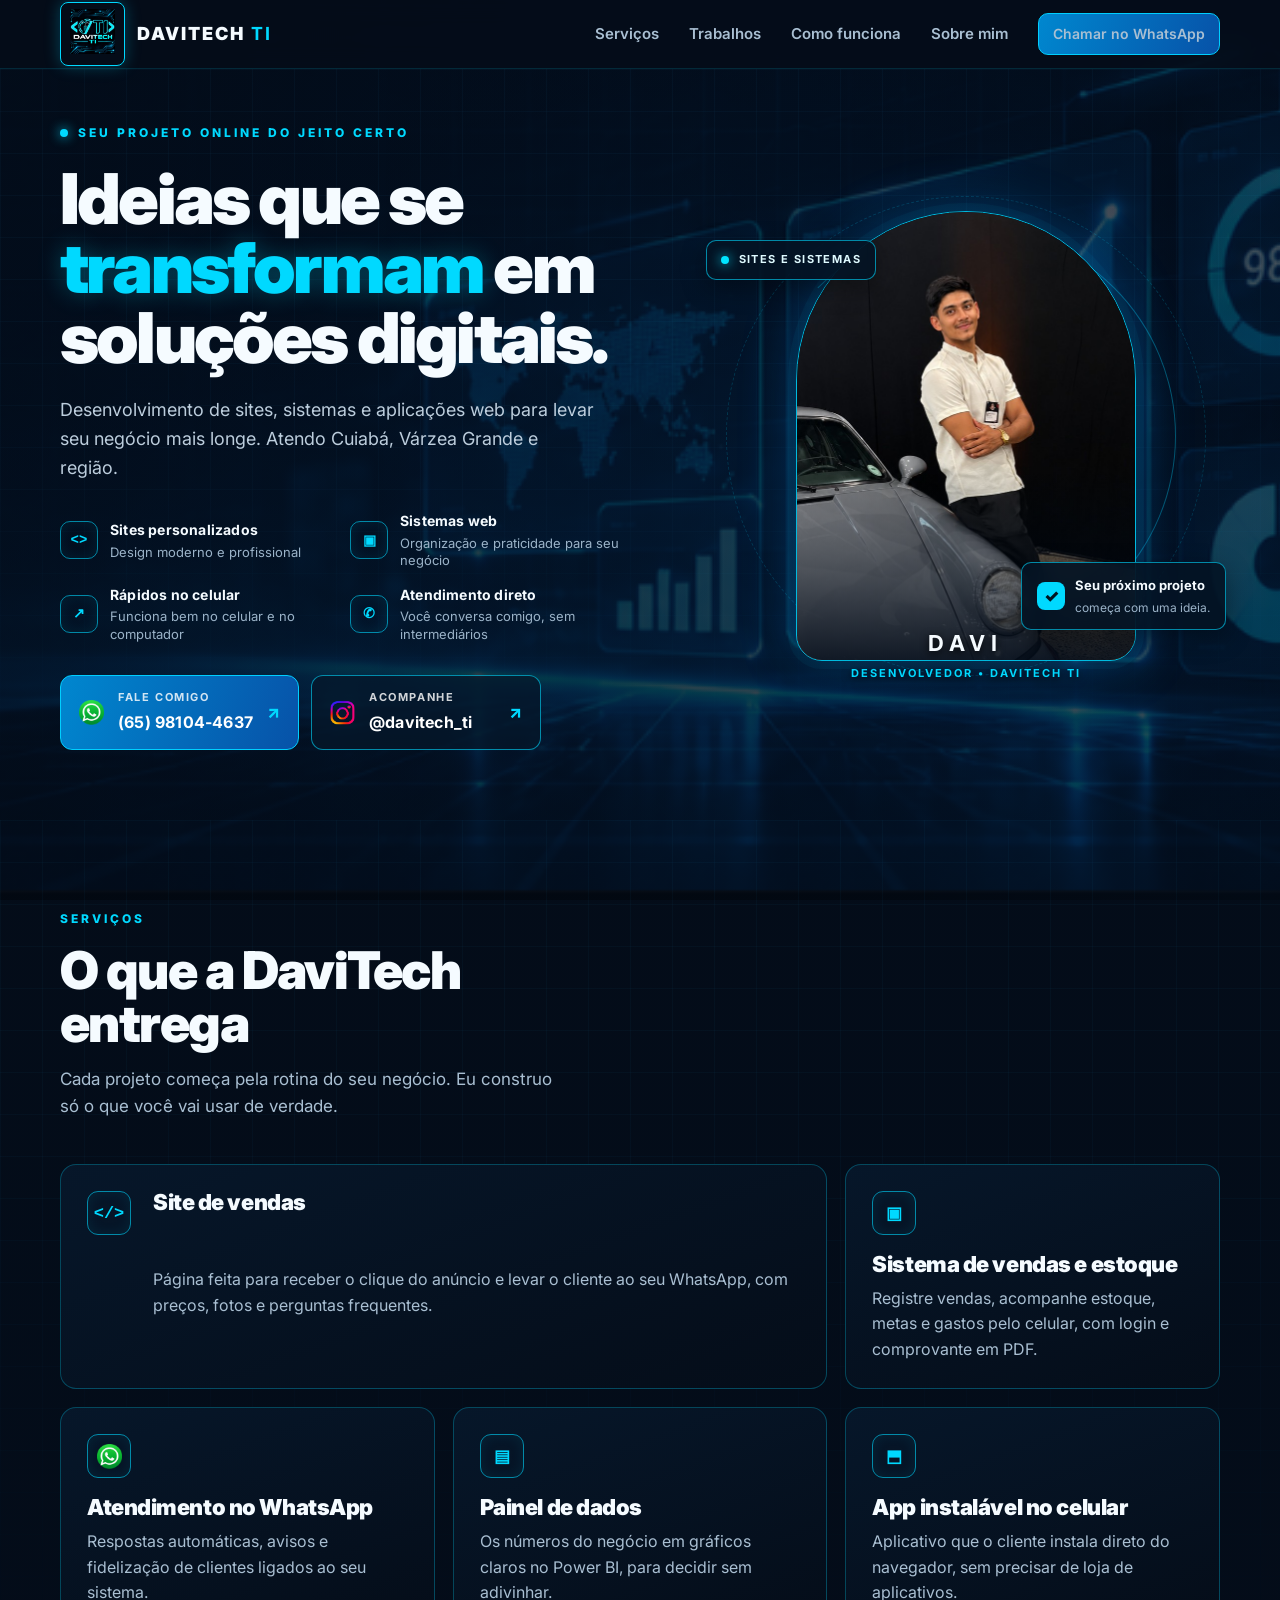
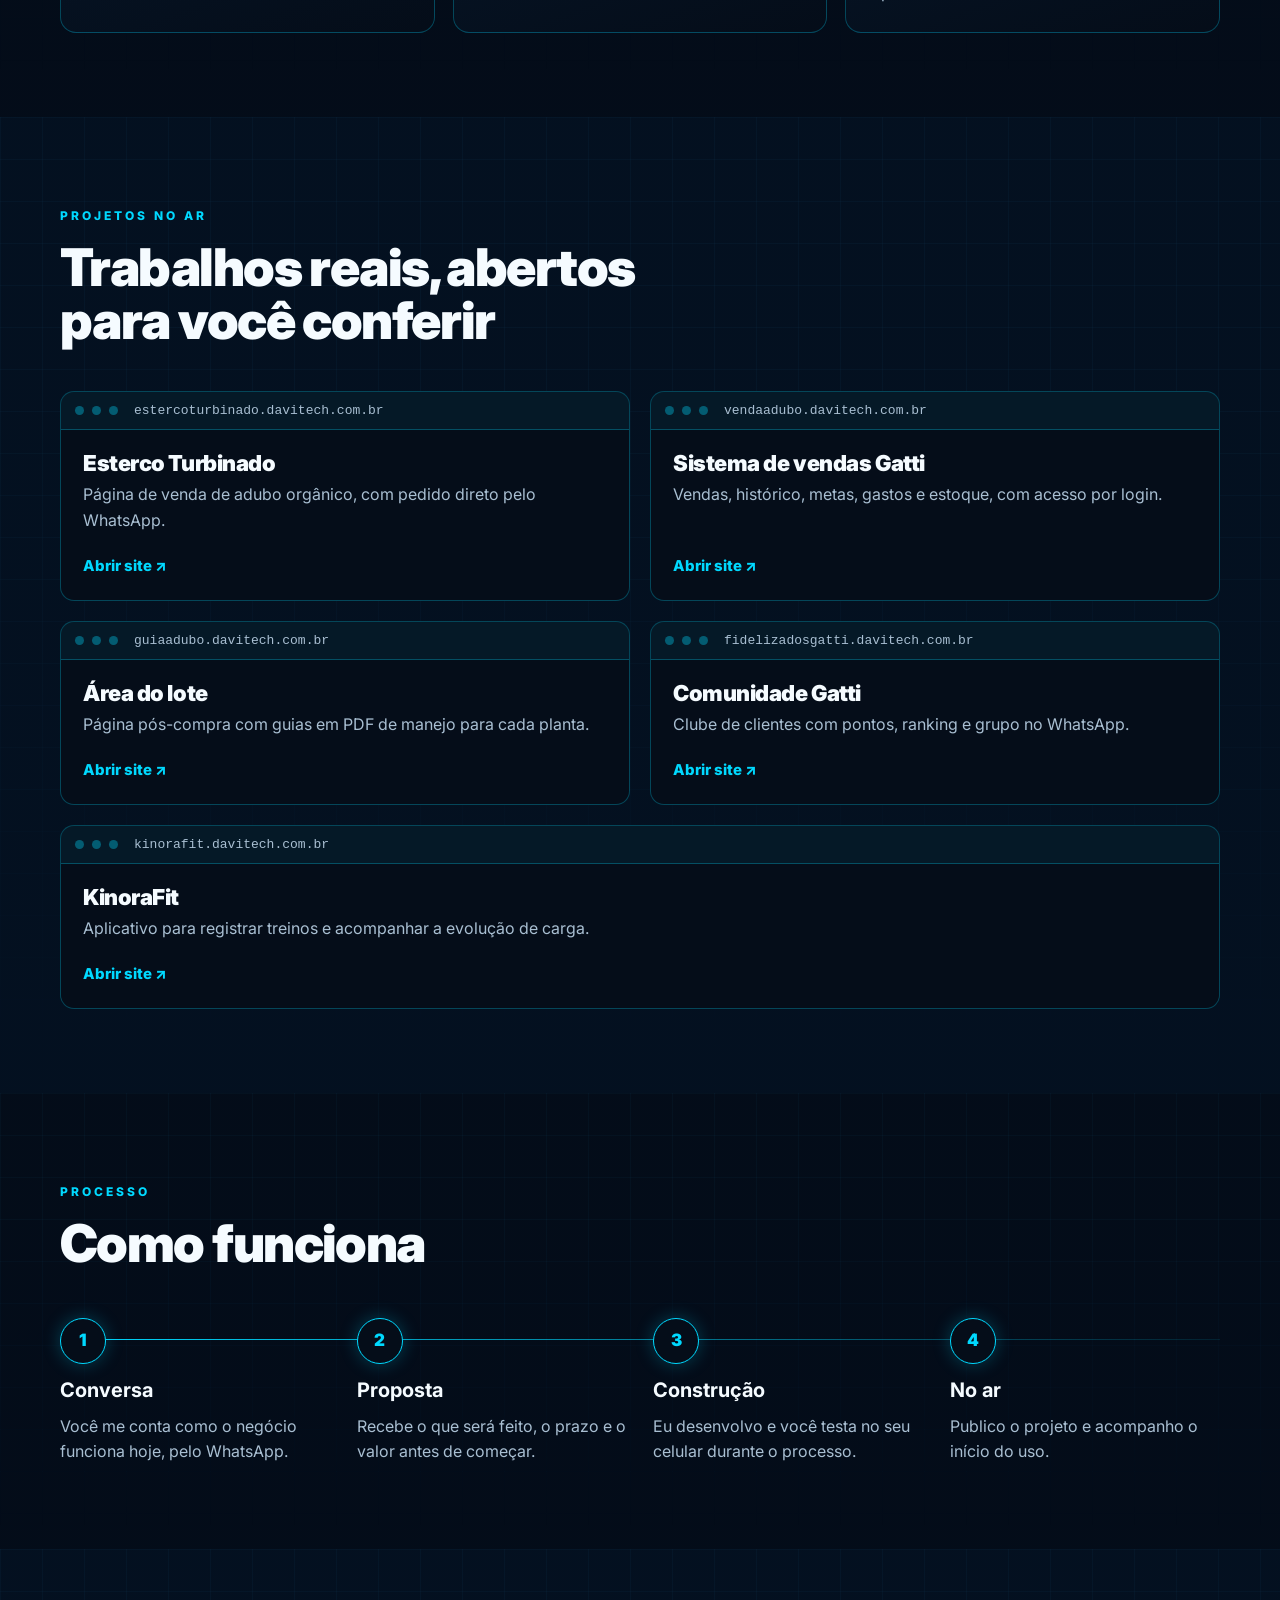
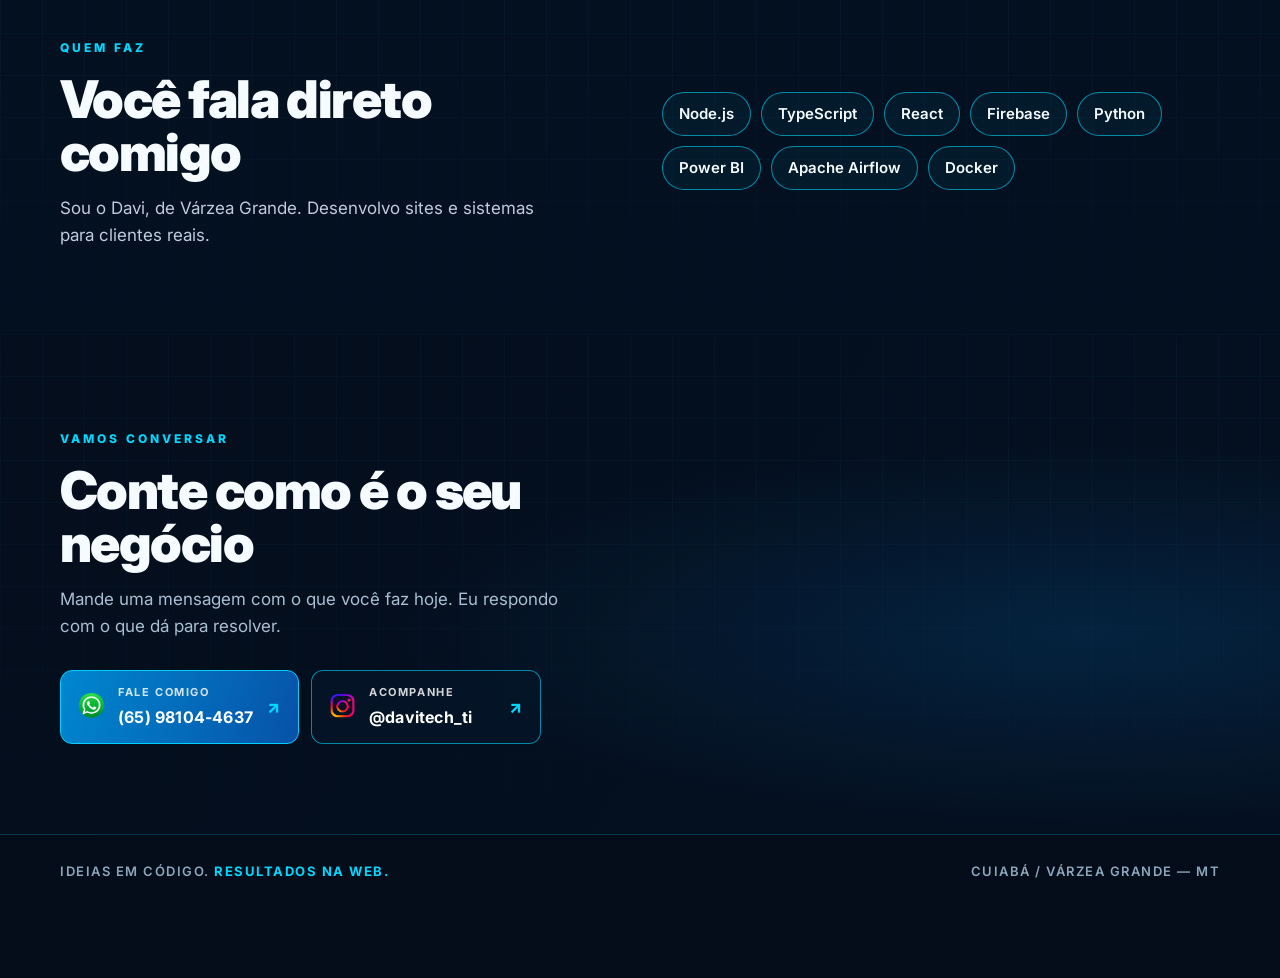
==== index.html @ a02005b9 "Update print statement from 'Hello' to 'Goodbye'" ====
<!DOCTYPE html>
<html lang="pt-BR">

<head>
  <meta charset="utf-8">
  <meta name="viewport" content="width=device-width, initial-scale=1">
  <title>DaviTech TI | Sites e sistemas web em Cuiabá e Várzea Grande</title>
  <meta name="description"
    content="Desenvolvimento de sites, sistemas e aplicações web para pequenos negócios de Cuiabá, Várzea Grande e região. Fale direto com o Davi pelo WhatsApp.">
  <meta name="theme-color" content="#061323">
  <link rel="canonical" href="https://davitech.com.br/">
  <meta property="og:type" content="website">
  <meta property="og:locale" content="pt_BR">
  <meta property="og:title" content="DaviTech TI | Ideias que se transformam em soluções digitais">
  <meta property="og:description" content="Sites, sistemas e aplicações web para levar seu negócio mais longe.">
  <meta property="og:url" content="https://davitech.com.br/">
  <link rel="icon" href="img/logo.jpeg">

  <link rel="preconnect" href="https://fonts.googleapis.com">
  <link rel="preconnect" href="https://fonts.gstatic.com" crossorigin>
  <link href="https://fonts.googleapis.com/css2?family=Inter:wght@400;500;600;700;800;900&display=swap"
    rel="stylesheet">

  <!--
  ANÚNCIOS: quando criar o Pixel da Meta e o Google Analytics, cole os códigos aqui.
  Lembre de avisar os visitantes (LGPD) numa página de privacidade.
-->

  <style>
    :root {
      --bg: #050d19;
      --bg2: #07182c;
      --azul: #168bff;
      --ciano: #00d9ff;
      --branco: #f5fbff;
      --suave: #a9bfd2;
      --borda: rgba(0, 217, 255, .28);
      --borda-forte: rgba(0, 217, 255, .6);
      --fonte: Inter, system-ui, -apple-system, "Segoe UI", Roboto, Arial, sans-serif;
    }

    * {
      box-sizing: border-box
    }

    html {
      scroll-behavior: smooth;
      scroll-padding-top: 76px
    }

    body {
      margin: 0;
      background: linear-gradient(rgba(3, 12, 25, .68), rgba(3, 12, 25, .76)), url("img/dashboard-tech.png") center center / cover fixed no-repeat;
      background-color: var(--bg);
      color: var(--branco);
      font-family: var(--fonte);
      font-size: 17px;
      line-height: 1.6;
      -webkit-font-smoothing: antialiased;
      overflow-x: hidden
    }

    a {
      color: inherit
    }

    p {
      margin: 0
    }

    h1,
    h2,
    h3 {
      margin: 0;
      font-weight: 900;
      letter-spacing: -.03em;
      line-height: 1.02
    }

    :focus-visible {
      outline: 3px solid var(--ciano);
      outline-offset: 3px;
      border-radius: 6px
    }

    .wrap {
      width: min(1160px, 100% - 44px);
      margin-inline: auto
    }

    /* ---------- fundo em grade ---------- */
    .grade {
      position: relative;
      isolation: isolate
    }

    .grade::before {
      content: "";
      position: absolute;
      inset: 0;
      z-index: -1;
      opacity: .17;
      pointer-events: none;
      background-image: linear-gradient(rgba(45, 151, 210, .28) 1px, transparent 1px), linear-gradient(90deg, rgba(45, 151, 210, .28) 1px, transparent 1px);
      background-size: 42px 42px;
      mask-image: linear-gradient(180deg, #000 30%, transparent 100%);
    }

    /* ---------- topo ---------- */
    .topo {
      position: sticky;
      top: 0;
      z-index: 30;
      background: rgba(5, 13, 25, .82);
      backdrop-filter: blur(12px);
      border-bottom: 1px solid rgba(0, 217, 255, .14)
    }

    .topo .wrap {
      display: flex;
      align-items: center;
      justify-content: space-between;
      gap: 20px;
      height: 68px
    }

    .marca {
      display: flex;
      align-items: center;
      gap: 12px;
      text-decoration: none;
      font-weight: 900;
      letter-spacing: 2px;
      font-size: 18px;
      white-space: nowrap
    }

    .marca b {
      color: var(--ciano)
    }

    .marca-sinal {
      color: var(--ciano);
      border: 1px solid var(--ciano);
      padding: 6px 9px;
      border-radius: 8px;
      font: 700 15px ui-monospace, Menlo, Consolas, monospace;
      box-shadow: 0 0 16px rgba(0, 217, 255, .28);
      letter-spacing: 0
    }

    .menu {
      display: flex;
      align-items: center;
      gap: 30px
    }

    .menu a {
      text-decoration: none;
      font-size: 15px;
      font-weight: 600;
      color: var(--suave)
    }

    .menu a:hover {
      color: var(--ciano)
    }

    /* ---------- botões ---------- */
    .btn {
      display: inline-flex;
      align-items: center;
      gap: 14px;
      padding: 13px 18px;
      border-radius: 12px;
      text-decoration: none;
      color: #fff;
      font-weight: 700;
      transition: transform .25s, box-shadow .25s
    }

    .btn:hover {
      transform: translateY(-3px);
      box-shadow: 0 10px 30px rgba(0, 190, 255, .24)
    }

    .btn small {
      display: block;
      font-size: 11px;
      letter-spacing: 1.6px;
      font-weight: 700;
      opacity: .82;
      margin-bottom: 3px
    }

    .btn strong {
      display: block;
      font-size: 16px;
      letter-spacing: .2px
    }

    .btn .ic {
      font-size: 24px;
      line-height: 1
    }

    .btn .seta {
      margin-left: auto;
      color: var(--ciano);
      font-weight: 800
    }

    .btn.principal {
      background: linear-gradient(110deg, #0087cf, #0752a8);
      border: 1px solid #00cfff
    }

    .btn.principal .ic {
      color: #fff
    }

    .btn.secundario {
      background: rgba(6, 23, 42, .75);
      border: 1px solid var(--borda-forte)
    }

    .btn.secundario .ic {
      color: var(--ciano)
    }

    .btn.mini {
      padding: 9px 14px;
      font-size: 14px;
      border-radius: 10px;
      gap: 8px
    }

    /* ---------- hero ---------- */
    .hero {
      padding: 54px 0 70px;
      position: relative;
      overflow: hidden;
      background: linear-gradient(90deg, rgba(3, 12, 25, .48) 0%, rgba(3, 12, 25, .28) 55%, rgba(3, 12, 25, .12) 100%)
    }

    .hero-grid {
      display: grid;
      grid-template-columns: 1.1fr .9fr;
      gap: 30px;
      align-items: center
    }

    .eyebrow {
      color: var(--ciano);
      font-size: 12px;
      font-weight: 800;
      letter-spacing: 3px;
      margin-bottom: 22px;
      animation: sobe .8s both
    }

    .eyebrow i {
      display: inline-block;
      width: 8px;
      height: 8px;
      border-radius: 50%;
      background: var(--ciano);
      box-shadow: 0 0 12px var(--ciano);
      margin-right: 10px
    }

    .hero h1 {
      font-size: clamp(40px, 5.6vw, 70px);
      letter-spacing: -.04em;
      line-height: .99;
      animation: sobe .9s .1s both
    }

    .hero h1 em {
      font-style: normal;
      color: var(--ciano);
      text-shadow: 0 0 24px rgba(0, 217, 255, .3)
    }

    .hero .intro {
      max-width: 30em;
      color: #bccddc;
      margin: 24px 0 28px;
      font-size: 18px;
      animation: sobe .9s .2s both
    }

    .pontos {
      list-style: none;
      margin: 0;
      padding: 0;
      display: grid;
      grid-template-columns: 1fr 1fr;
      gap: 14px 20px;
      max-width: 560px;
      animation: sobe .9s .3s both
    }

    .pontos li {
      display: flex;
      align-items: center;
      gap: 12px
    }

    .pontos .ico {
      display: grid;
      place-items: center;
      flex: 0 0 38px;
      height: 38px;
      border: 1px solid var(--borda-forte);
      color: var(--ciano);
      border-radius: 10px;
      font: 700 14px ui-monospace, Menlo, Consolas, monospace;
      box-shadow: inset 0 0 14px rgba(0, 217, 255, .08)
    }

    .pontos b {
      display: block;
      font-size: 14px;
      letter-spacing: .2px
    }

    .pontos span span {
      display: block;
      color: #9bb3c8;
      font-size: 13px;
      line-height: 1.35;
      margin-top: 2px
    }

    .acoes {
      display: flex;
      flex-wrap: wrap;
      gap: 12px;
      margin-top: 32px;
      animation: sobe .9s .4s both
    }

    .acoes .btn {
      min-width: 230px
    }

    /* retrato */
    .retrato {
      position: relative;
      height: 520px;
      display: flex;
      align-items: center;
      justify-content: center;
      animation: surge 1.2s .2s both
    }

    .moldura {
      position: relative;
      width: min(84%, 340px);
      height: 450px;
      overflow: hidden;
      border-radius: 170px 170px 26px 26px;
      border: 1px solid rgba(0, 217, 255, .85);
      box-shadow: 0 0 0 8px rgba(0, 217, 255, .045), 0 0 56px rgba(0, 145, 255, .3)
    }

    .moldura img {
      width: 100%;
      height: 100%;
      object-fit: cover;
      object-position: 50% 20%;
      display: block
    }

    .moldura::after {
      content: "";
      position: absolute;
      inset: 55% 0 0;
      background: linear-gradient(transparent, rgba(3, 12, 25, .9))
    }

    .orbita {
      position: absolute;
      border: 1px solid rgba(0, 217, 255, .35);
      border-radius: 50%;
      pointer-events: none
    }

    .orbita.a {
      width: 420px;
      height: 420px;
      border-left-color: transparent;
      border-bottom-color: rgba(0, 217, 255, .85);
      animation: gira 28s linear infinite
    }

    .orbita.b {
      width: 480px;
      height: 480px;
      border-style: dashed;
      opacity: .5;
      animation: gira 42s linear infinite reverse
    }

    .flutua {
      position: absolute;
      display: flex;
      align-items: center;
      gap: 10px;
      background: rgba(4, 19, 36, .9);
      border: 1px solid var(--borda-forte);
      border-radius: 10px;
      box-shadow: 0 8px 24px rgba(0, 0, 0, .35);
      backdrop-filter: blur(10px)
    }

    .flutua.um {
      top: 64px;
      left: -6px;
      padding: 10px 14px;
      font-size: 11px;
      letter-spacing: 1.4px;
      font-weight: 700;
      color: #dffaff;
      animation: flutua 4s ease-in-out infinite
    }

    .flutua.dois {
      right: -6px;
      bottom: 66px;
      padding: 12px 15px;
      animation: flutua 4.5s ease-in-out infinite reverse
    }

    .pulso {
      width: 8px;
      height: 8px;
      border-radius: 50%;
      background: #00e4ff;
      box-shadow: 0 0 12px #00e4ff
    }

    .ok {
      display: grid;
      place-items: center;
      width: 28px;
      height: 28px;
      color: #001521;
      background: var(--ciano);
      border-radius: 8px;
      font-weight: 900
    }

    .flutua.dois b {
      display: block;
      font-size: 13px
    }

    .flutua.dois small {
      display: block;
      color: #9bb3c8;
      font-size: 12px;
      margin-top: 2px
    }

    .legenda {
      position: absolute;
      bottom: 14px;
      left: 50%;
      transform: translateX(-50%);
      text-align: center;
      white-space: nowrap;
      text-shadow: 0 2px 8px #000
    }

    .legenda b {
      display: block;
      font-size: 22px;
      letter-spacing: 6px
    }

    .legenda span {
      display: block;
      color: var(--ciano);
      font-size: 11px;
      letter-spacing: 2px;
      margin-top: 4px;
      font-weight: 700
    }

    /* ---------- seções ---------- */
    section.bloco {
      padding: 84px 0
    }

    .rotulo {
      display: inline-block;
      color: var(--ciano);
      font-size: 12px;
      font-weight: 800;
      letter-spacing: 3px;
      margin-bottom: 16px
    }

    .titulo {
      font-size: clamp(32px, 4.6vw, 52px);
      max-width: 17ch
    }

    .sub {
      color: var(--suave);
      max-width: 46ch;
      margin-top: 16px
    }

    .alt {
      background: rgba(7, 24, 44, .42)
    }

    /* serviços */
    .servicos {
      margin-top: 44px;
      display: grid;
      grid-template-columns: repeat(3, 1fr);
      gap: 18px
    }

    .servico {
      padding: 26px;
      border: 1px solid var(--borda);
      border-radius: 16px;
      background: linear-gradient(160deg, rgba(7, 24, 44, .9), rgba(5, 13, 25, .9));
      transition: border-color .25s, transform .25s
    }

    .servico:hover {
      border-color: var(--borda-forte);
      transform: translateY(-4px)
    }

    .servico .ico {
      display: grid;
      place-items: center;
      width: 44px;
      height: 44px;
      border: 1px solid var(--borda-forte);
      color: var(--ciano);
      border-radius: 11px;
      font: 700 17px ui-monospace, Menlo, Consolas, monospace;
      margin-bottom: 18px;
      box-shadow: inset 0 0 14px rgba(0, 217, 255, .08)
    }

    .servico h3 {
      font-size: 22px;
      letter-spacing: -.02em;
      margin-bottom: 10px
    }

    .servico p {
      color: var(--suave);
      font-size: 16px
    }

    .servico.destaque {
      grid-column: span 2;
      display: grid;
      grid-template-columns: auto 1fr;
      gap: 0 22px;
      align-items: start
    }

    .servico.destaque .ico {
      margin: 0;
      grid-row: span 2
    }

    /* trabalhos: janelas de navegador */
    .trabalhos {
      margin-top: 44px;
      display: grid;
      grid-template-columns: repeat(2, 1fr);
      gap: 20px
    }

    .janela {
      border: 1px solid var(--borda);
      border-radius: 14px;
      background: var(--bg);
      overflow: hidden;
      display: flex;
      flex-direction: column;
      transition: border-color .25s, transform .25s
    }

    .janela:hover {
      border-color: var(--borda-forte);
      transform: translateY(-4px)
    }

    .barra {
      display: flex;
      align-items: center;
      gap: 8px;
      padding: 11px 14px;
      background: rgba(0, 217, 255, .06);
      border-bottom: 1px solid var(--borda)
    }

    .barra i {
      width: 9px;
      height: 9px;
      border-radius: 50%;
      background: rgba(0, 217, 255, .35)
    }

    .barra span {
      margin-left: 8px;
      font: 500 13px ui-monospace, Menlo, Consolas, monospace;
      color: var(--suave);
      overflow: hidden;
      text-overflow: ellipsis;
      white-space: nowrap
    }

    .janela .corpo {
      padding: 22px;
      display: flex;
      flex-direction: column;
      gap: 8px;
      flex: 1
    }

    .janela h3 {
      font-size: 22px;
      letter-spacing: -.02em
    }

    .janela p {
      color: var(--suave);
      font-size: 16px
    }

    .janela a.abrir {
      margin-top: auto;
      padding-top: 12px;
      color: var(--ciano);
      font-weight: 800;
      text-decoration: none;
      font-size: 15px
    }

    .janela a.abrir:hover {
      text-decoration: underline;
      text-underline-offset: 4px
    }

    .janela:last-child:nth-child(odd) {
      grid-column: span 2
    }

    /* como funciona: sequência real */
    .passos {
      margin: 48px 0 0;
      padding: 0;
      list-style: none;
      display: grid;
      grid-template-columns: repeat(4, 1fr);
      gap: 26px;
      counter-reset: p;
      position: relative
    }

    .passos::before {
      content: "";
      position: absolute;
      left: 0;
      right: 0;
      top: 21px;
      height: 1px;
      background: linear-gradient(90deg, var(--ciano), rgba(0, 217, 255, .1))
    }

    .passos li {
      counter-increment: p;
      position: relative;
      padding-top: 56px
    }

    .passos li::before {
      content: counter(p);
      position: absolute;
      top: 0;
      left: 0;
      display: grid;
      place-items: center;
      width: 44px;
      height: 44px;
      border-radius: 50%;
      background: var(--bg);
      border: 1px solid var(--ciano);
      color: var(--ciano);
      font-weight: 900;
      box-shadow: 0 0 18px rgba(0, 217, 255, .25)
    }

    .passos b {
      display: block;
      font-size: 20px;
      margin-bottom: 8px
    }

    .passos span {
      color: var(--suave);
      font-size: 16px;
      display: block
    }

    /* sobre */
    .sobre {
      display: grid;
      grid-template-columns: 1fr 1fr;
      gap: 44px;
      align-items: center
    }

    .sobre p {
      color: #bccddc;
      max-width: 46ch;
      margin-top: 16px
    }

    .tec {
      list-style: none;
      margin: 0;
      padding: 0;
      display: flex;
      flex-wrap: wrap;
      gap: 10px
    }

    .tec li {
      padding: 9px 16px;
      border: 1px solid var(--borda-forte);
      border-radius: 999px;
      font-weight: 600;
      font-size: 15px;
      background: rgba(0, 217, 255, .05)
    }

    /* chamada final */
    .final {
      padding: 90px 0;
      text-align: left;
      background: radial-gradient(ellipse at 85% 60%, rgba(0, 145, 255, .14), transparent 45%), linear-gradient(120deg, rgba(6, 19, 35, .42), rgba(7, 24, 44, .42))
    }

    .final .titulo {
      max-width: 15ch
    }

    .final .acoes {
      animation: none;
      margin-top: 30px
    }

    footer {
      border-top: 1px solid rgba(0, 217, 255, .2);
      padding: 26px 0 96px;
      color: #8ca7bd;
      font-size: 13px;
      letter-spacing: 1.5px;
      font-weight: 600
    }

    footer .wrap {
      display: flex;
      flex-wrap: wrap;
      justify-content: space-between;
      gap: 10px
    }

    footer b {
      color: var(--ciano)
    }

    /* barra fixa no celular */
    .fixo {
      display: none
    }

    @keyframes sobe {
      from {
        opacity: 0;
        transform: translateY(18px)
      }

      to {
        opacity: 1;
        transform: none
      }
    }

    @keyframes surge {
      from {
        opacity: 0
      }

      to {
        opacity: 1
      }
    }

    @keyframes flutua {

      0%,
      100% {
        transform: translateY(0)
      }

      50% {
        transform: translateY(-9px)
      }
    }

    @keyframes gira {
      to {
        transform: rotate(360deg)
      }
    }

    @media (max-width:900px) {
      .menu a.l {
        display: none
      }

      .hero-grid,
      .sobre {
        grid-template-columns: 1fr
      }

      .hero {
        padding-top: 36px;
        background-position: center center
      }

      .retrato {
        height: 470px;
        margin-top: 10px
      }

      .moldura {
        height: 400px;
        width: min(78%, 300px)
      }

      .orbita.a {
        width: 350px;
        height: 350px
      }

      .orbita.b {
        width: 400px;
        height: 400px
      }

      .servicos {
        grid-template-columns: 1fr 1fr
      }

      .servico.destaque {
        grid-column: span 2
      }

      .passos {
        grid-template-columns: 1fr 1fr;
        gap: 34px 26px
      }

      .passos::before {
        display: none
      }
    }

    @media (max-width:640px) {
      body {
        font-size: 16px
      }

      section.bloco {
        padding: 60px 0
      }

      .pontos {
        grid-template-columns: 1fr
      }

      .acoes .btn {
        flex: 1 1 100%
      }

      .servicos,
      .trabalhos {
        grid-template-columns: 1fr
      }

      .servico.destaque,
      .janela:last-child:nth-child(odd) {
        grid-column: auto
      }

      .servico.destaque {
        display: block
      }

      .servico.destaque .ico {
        margin-bottom: 18px
      }

      .passos {
        grid-template-columns: 1fr
      }

      .topo .btn.mini {
        display: none
      }

      .flutua.um {
        left: 0;
        top: 40px
      }

      .flutua.dois {
        right: 0;
        bottom: 50px
      }

      .fixo {
        display: block;
        position: fixed;
        left: 0;
        right: 0;
        bottom: 0;
        z-index: 40;
        padding: 10px 14px calc(10px + env(safe-area-inset-bottom));
        background: rgba(5, 13, 25, .96);
        border-top: 1px solid var(--borda)
      }

      .fixo .btn {
        width: 100%;
        justify-content: center;
        padding: 15px;
        font-size: 17px
      }
    }

    @media (prefers-reduced-motion:reduce) {

      *,
      *::before,
      *::after {
        animation: none !important;
        transition: none !important;
        scroll-behavior: auto !important
      }
    }

    /* BOTÃO MENU HAMBÚRGUER */
    .menu-toggle {
      display: none;
      width: 46px;
      height: 46px;
      padding: 10px;
      background: rgba(0, 217, 255, .08);
      border: 1px solid var(--borda-forte);
      border-radius: 10px;
      cursor: pointer;
      flex-direction: column;
      justify-content: center;
      align-items: center;
      gap: 6px;
      z-index: 50;
    }

    .menu-toggle span {
      display: block;
      width: 23px;
      height: 2px;
      background: var(--ciano);
      border-radius: 5px;
      transition: .3s;
    }

    /* RESPONSIVIDADE */
    @media (max-width: 900px) {

      .topo .wrap {
        position: relative;
      }

      .menu-toggle {
        display: flex;
        margin-left: auto;
      }

      .menu {
        display: none;
        position: absolute;
        top: 68px;
        right: 0;
        width: min(280px, calc(100vw - 44px));
        padding: 18px;
        flex-direction: column;
        align-items: stretch;
        gap: 16px;
        background: #07182c;
        border: 1px solid var(--borda-forte);
        border-radius: 14px;
        box-shadow: 0 12px 35px rgba(0, 0, 0, .5);
      }

      .menu.aberto {
        display: flex;
      }

      .menu a.l {
        display: block;
        padding: 8px;
      }

      .menu .btn.mini {
        display: inline-flex;
        justify-content: center;
      }

      .menu-toggle.ativo span:nth-child(1) {
        transform: translateY(8px) rotate(45deg);
      }

      .menu-toggle.ativo span:nth-child(2) {
        opacity: 0;
      }

      .menu-toggle.ativo span:nth-child(3) {
        transform: translateY(-8px) rotate(-45deg);
      }
    }
  </style>
</head>

<body>

  <header class="topo">
    <div class="wrap">
      <a class="marca" href="#inicio" aria-label="DaviTech TI, início"><span class="marca-sinal"><img
            src="img/logo.jpeg" alt="DaviTech TI" width="45" height="45"></span><span>DAVITECH <b>TI</b></span></a>
      <nav class="menu" id="menu-principal" aria-label="Principal">
        <a class="l" href="#servicos">Serviços</a>
        <a class="l" href="#trabalhos">Trabalhos</a>
        <a class="l" href="#como">Como funciona</a>
        <a class="l" href="#sobre">Sobre mim</a>
        <a class="btn principal mini" data-wa href="https://wa.me/5565981044637" target="_blank" rel="noopener">Chamar
          no WhatsApp</a>
      </nav>

      <button class="menu-toggle" type="button" aria-label="Abrir menu" aria-expanded="false"
        aria-controls="menu-principal">
        <span></span>
        <span></span>
        <span></span>
      </button>
    </div>
  </header>

  <main id="inicio">

    <!-- HERO -->
    <section class="hero grade">
      <div class="wrap hero-grid">
        <div>
          <p class="eyebrow"><i></i>SEU PROJETO ONLINE DO JEITO CERTO</p>
          <h1>Ideias que se <em>transformam</em> em soluções digitais.</h1>
          <p class="intro">Desenvolvimento de sites, sistemas e aplicações web para levar seu negócio mais longe. Atendo
            Cuiabá, Várzea Grande e região.</p>
          <ul class="pontos">
            <li><span class="ico">
                <>
              </span><span><b>Sites personalizados</b><span>Design moderno e profissional</span></span></li>
            <li><span class="ico">▣</span><span><b>Sistemas web</b><span>Organização e praticidade para seu
                  negócio</span></span></li>
            <li><span class="ico">↗</span><span><b>Rápidos no celular</b><span>Funciona bem no celular e no
                  computador</span></span></li>
            <li><span class="ico">✆</span><span><b>Atendimento direto</b><span>Você conversa comigo, sem
                  intermediários</span></span></li>
          </ul>
          <div class="acoes">
            <a class="btn principal" data-wa href="https://wa.me/5565981044637" target="_blank" rel="noopener"><img
                src="img/whats.png" alt="WhatsApp" width="25" height="25"><span><small>FALE COMIGO</small><strong>(65)
                  98104-4637</strong></span><b class="seta">↗</b></a>
            <a class="btn secundario" href="https://instagram.com/davitech_ti" target="_blank" rel="noopener"><img
                src="img/insta.png" alt="Instagram" width="25"
                height="25"><span><small>ACOMPANHE</small><strong>@davitech_ti</strong></span><b class="seta">↗</b></a>
          </div>
        </div>

        <div class="retrato">
          <div class="orbita a"></div>
          <div class="orbita b"></div>
          <div class="moldura"><img src="img/minha foto.jpeg" alt="Davi, fundador da DaviTech TI" width="540"
              height="675"></div>
          <div class="flutua um"><span class="pulso"></span>SITES E SISTEMAS</div>
          <div class="flutua dois"><span class="ok">✓</span><span><b>Seu próximo projeto</b><small>começa com uma
                ideia.</small></span></div>
          <div class="legenda"><b>DAVI</b><span>DESENVOLVEDOR • DAVITECH TI</span></div>
        </div>
      </div>
    </section>

    <!-- SERVIÇOS -->
    <section id="servicos" class="bloco grade">
      <div class="wrap">
        <span class="rotulo">SERVIÇOS</span>
        <h2 class="titulo">O que a DaviTech entrega</h2>
        <p class="sub">Cada projeto começa pela rotina do seu negócio. Eu construo só o que você vai usar de verdade.
        </p>
        <div class="servicos">
          <article class="servico destaque"><span class="ico">&lt;/&gt;</span>
            <h3>Site de vendas</h3>
            <p>Página feita para receber o clique do anúncio e levar o cliente ao seu WhatsApp, com preços, fotos e
              perguntas frequentes.</p>
          </article>
          <article class="servico"><span class="ico">▣</span>
            <h3>Sistema de vendas e estoque</h3>
            <p>Registre vendas, acompanhe estoque, metas e gastos pelo celular, com login e comprovante em PDF.</p>
          </article>
          <article class="servico"><span class="ico"><img src="img/whats.png" alt="WhatsApp" width="25"
                height="25"></span>
            <h3>Atendimento no WhatsApp</h3>
            <p>Respostas automáticas, avisos e fidelização de clientes ligados ao seu sistema.</p>
          </article>
          <article class="servico"><span class="ico">▤</span>
            <h3>Painel de dados</h3>
            <p>Os números do negócio em gráficos claros no Power BI, para decidir sem adivinhar.</p>
          </article>
          <article class="servico"><span class="ico">⬒</span>
            <h3>App instalável no celular</h3>
            <p>Aplicativo que o cliente instala direto do navegador, sem precisar de loja de aplicativos.</p>
          </article>
        </div>
      </div>
    </section>

    <!-- TRABALHOS -->
    <section id="trabalhos" class="bloco alt grade">
      <div class="wrap">
        <span class="rotulo">PROJETOS NO AR</span>
        <h2 class="titulo">Trabalhos reais, abertos para você conferir</h2>
        <div class="trabalhos">
          <article class="janela">
            <div class="barra"><i></i><i></i><i></i><span>estercoturbinado.davitech.com.br</span></div>
            <div class="corpo">
              <h3>Esterco Turbinado</h3>
              <p>Página de venda de adubo orgânico, com pedido direto pelo WhatsApp.</p><a class="abrir"
                href="https://estercoturbinado.davitech.com.br" target="_blank" rel="noopener">Abrir site ↗</a>
            </div>
          </article>
          <article class="janela">
            <div class="barra"><i></i><i></i><i></i><span>vendaadubo.davitech.com.br</span></div>
            <div class="corpo">
              <h3>Sistema de vendas Gatti</h3>
              <p>Vendas, histórico, metas, gastos e estoque, com acesso por login.</p><a class="abrir"
                href="https://vendaadubo.davitech.com.br" target="_blank" rel="noopener">Abrir site ↗</a>
            </div>
          </article>
          <article class="janela">
            <div class="barra"><i></i><i></i><i></i><span>guiaadubo.davitech.com.br</span></div>
            <div class="corpo">
              <h3>Área do lote</h3>
              <p>Página pós-compra com guias em PDF de manejo para cada planta.</p><a class="abrir"
                href="https://guiaadubo.davitech.com.br" target="_blank" rel="noopener">Abrir site ↗</a>
            </div>
          </article>
          <article class="janela">
            <div class="barra"><i></i><i></i><i></i><span>fidelizadosgatti.davitech.com.br</span></div>
            <div class="corpo">
              <h3>Comunidade Gatti</h3>
              <p>Clube de clientes com pontos, ranking e grupo no WhatsApp.</p><a class="abrir"
                href="https://fidelizadosgatti.davitech.com.br" target="_blank" rel="noopener">Abrir site ↗</a>
            </div>
          </article>
          <article class="janela">
            <div class="barra"><i></i><i></i><i></i><span>kinorafit.davitech.com.br</span></div>
            <div class="corpo">
              <h3>KinoraFit</h3>
              <p>Aplicativo para registrar treinos e acompanhar a evolução de carga.</p><a class="abrir"
                href="https://kinorafit.davitech.com.br" target="_blank" rel="noopener">Abrir site ↗</a>
            </div>
          </article>
        </div>
      </div>
    </section>

    <!-- COMO FUNCIONA -->
    <section id="como" class="bloco grade">
      <div class="wrap">
        <span class="rotulo">PROCESSO</span>
        <h2 class="titulo">Como funciona</h2>
        <ol class="passos">
          <li><b>Conversa</b><span>Você me conta como o negócio funciona hoje, pelo WhatsApp.</span></li>
          <li><b>Proposta</b><span>Recebe o que será feito, o prazo e o valor antes de começar.</span></li>
          <li><b>Construção</b><span>Eu desenvolvo e você testa no seu celular durante o processo.</span></li>
          <li><b>No ar</b><span>Publico o projeto e acompanho o início do uso.</span></li>
        </ol>
      </div>
    </section>

    <!-- SOBRE -->
    <section id="sobre" class="bloco alt grade">
      <div class="wrap sobre">
        <div>
          <span class="rotulo">QUEM FAZ</span>
          <h2 class="titulo">Você fala direto comigo</h2>
          <p>Sou o Davi, de Várzea Grande. Desenvolvo sites e sistemas para clientes reais.</p>
        </div>
        <ul class="tec" aria-label="Tecnologias que uso">
          <li>Node.js</li>
          <li>TypeScript</li>
          <li>React</li>
          <li>Firebase</li>
          <li>Python</li>
          <li>Power BI</li>
          <li>Apache Airflow</li>
          <li>Docker</li>
        </ul>
      </div>
    </section>

    <!-- CHAMADA FINAL -->
    <section class="final grade">
      <div class="wrap">
        <span class="rotulo">VAMOS CONVERSAR</span>
        <h2 class="titulo">Conte como é o seu negócio</h2>
        <p class="sub">Mande uma mensagem com o que você faz hoje. Eu respondo com o que dá para resolver.</p>
        <div class="acoes">
          <a class="btn principal" data-wa href="https://wa.me/5565981044637" target="_blank" rel="noopener"><span
              class="ic"><img src="img/whats.png" alt="WhatsApp" width="25" height="25"></span><span><small>FALE
                COMIGO</small><strong>(65) 98104-4637</strong></span><b class="seta">↗</b></a>
          <a class="btn secundario" href="https://instagram.com/davitech_ti" target="_blank" rel="noopener"><span
              class="ic"><img src="img/insta.png" alt="Instagram" width="25"
                height="25"></span><span><small>ACOMPANHE</small><strong>@davitech_ti</strong></span><b
              class="seta">↗</b></a>
        </div>
      </div>
    </section>
  </main>

  <footer>
    <div class="wrap">
      <span>IDEIAS EM CÓDIGO. <b>RESULTADOS NA WEB.</b></span>
      <span>CUIABÁ / VÁRZEA GRANDE — MT</span>
    </div>
  </footer>

  <div class="fixo"><a class="btn principal" data-wa href="https://wa.me/5565981044637" target="_blank"
      rel="noopener"><img src="img/whats.png" alt="WhatsApp" width="25" height="25">Chamar no WhatsApp</a></div>

  <script>
    // Mensagem que já vem escrita no WhatsApp do cliente.
    // Se o visitante chegou por anúncio com utm_campaign ou utm_source, a origem vai junto.
    (function () {
      var msg = "Olá, Davi! Vi o site da DaviTech e quero conversar sobre o meu negócio.";
      try {
        var p = new URLSearchParams(location.search);
        var origem = p.get("utm_campaign") || p.get("utm_source");
        if (origem) msg += " (origem: " + origem + ")";
      } catch (e) { }
      document.querySelectorAll("[data-wa]").forEach(function (a) {
        a.href = "https://wa.me/5565981044637?text=" + encodeURIComponent(msg);
      });
    })();

    const botaoMenu = document.querySelector('.menu-toggle');
    const menu = document.querySelector('#menu-principal');

    botaoMenu.addEventListener('click', function () {

      const aberto = menu.classList.toggle('aberto');

      botaoMenu.classList.toggle('ativo', aberto);

      botaoMenu.setAttribute('aria-expanded', aberto);

      botaoMenu.setAttribute(
        'aria-label',
        aberto ? 'Fechar menu' : 'Abrir menu'
      );

    });

    menu.querySelectorAll('a').forEach(link => {
      link.addEventListener('click', function () {

        menu.classList.remove('aberto');
        botaoMenu.classList.remove('ativo');

        botaoMenu.setAttribute('aria-expanded', 'false');
        botaoMenu.setAttribute('aria-label', 'Abrir menu');

      });
    });

    document.addEventListener('keydown', function (event) {
      if (event.key === 'Escape') {
        menu.classList.remove('aberto');
        botaoMenu.classList.remove('ativo');
        botaoMenu.setAttribute('aria-expanded', 'false');
        botaoMenu.setAttribute('aria-label', 'Abrir menu');
      }
    });
  </script>
</body>

</html>
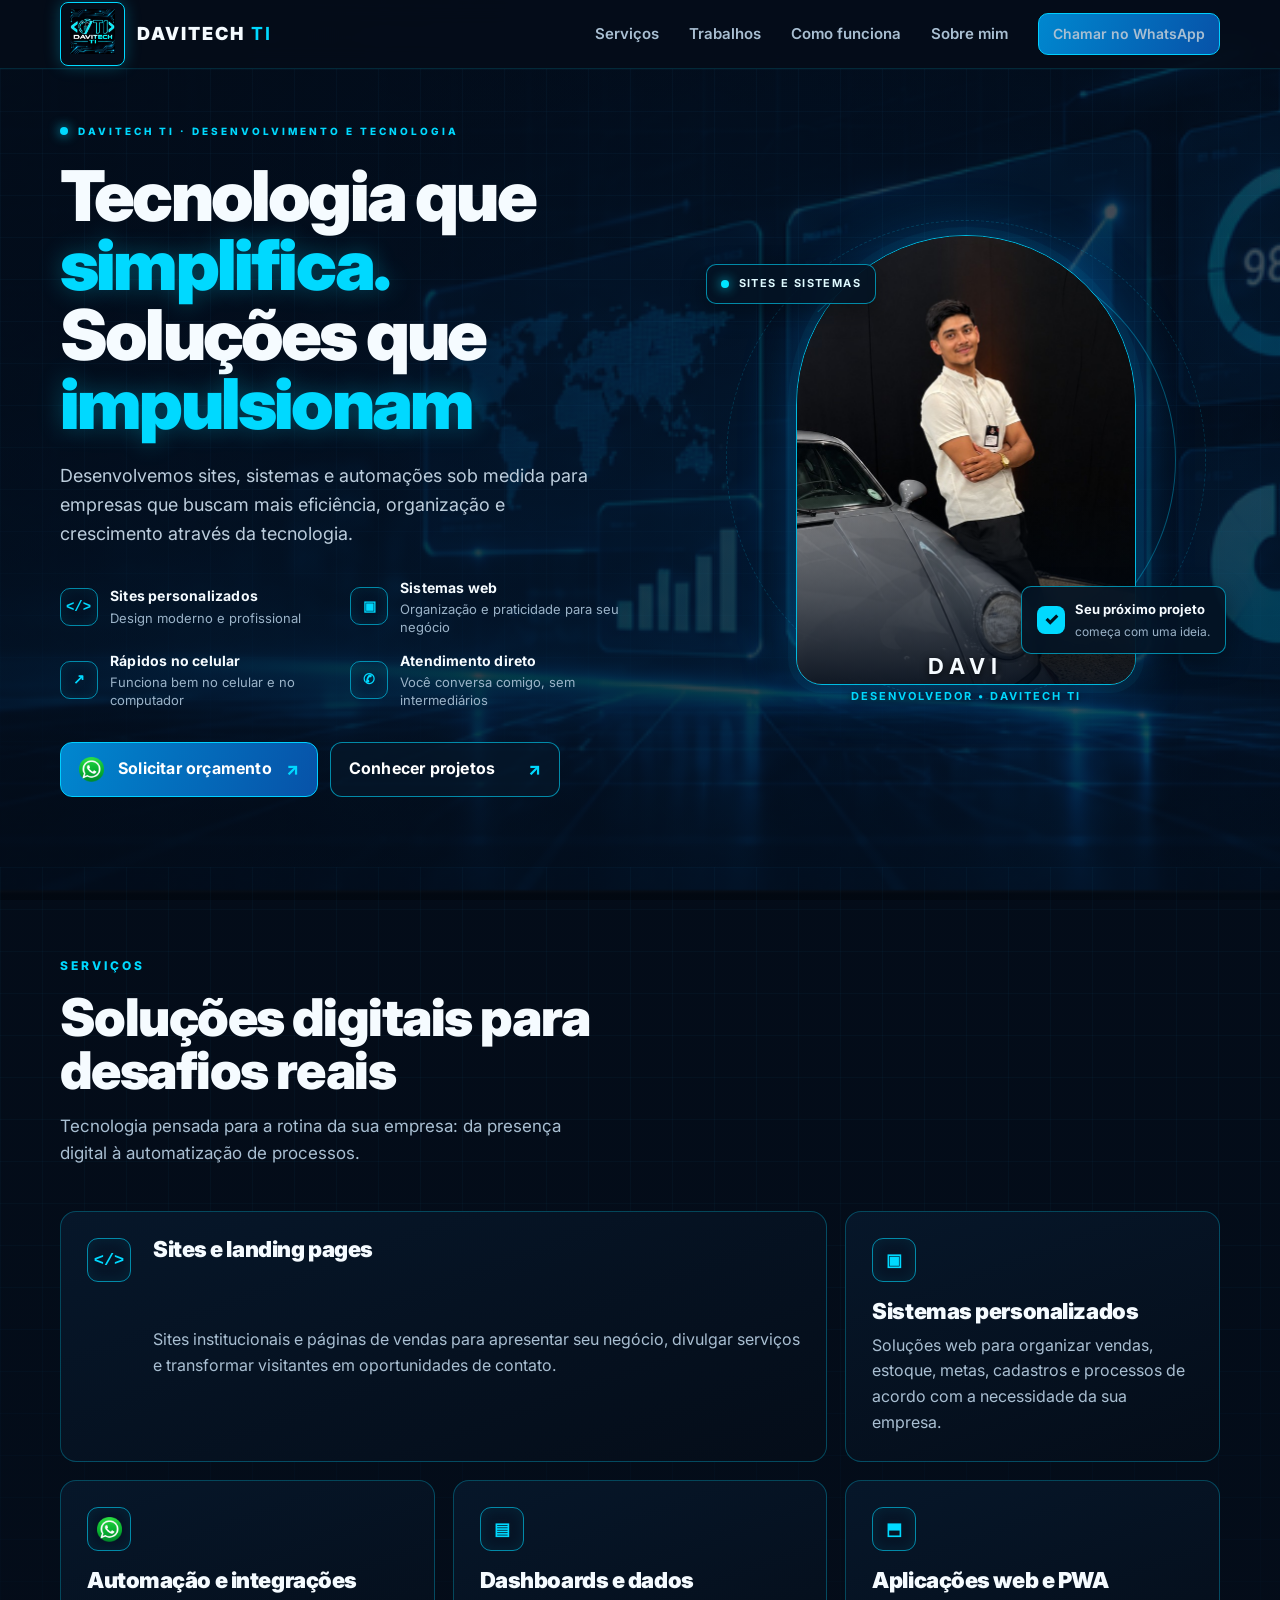
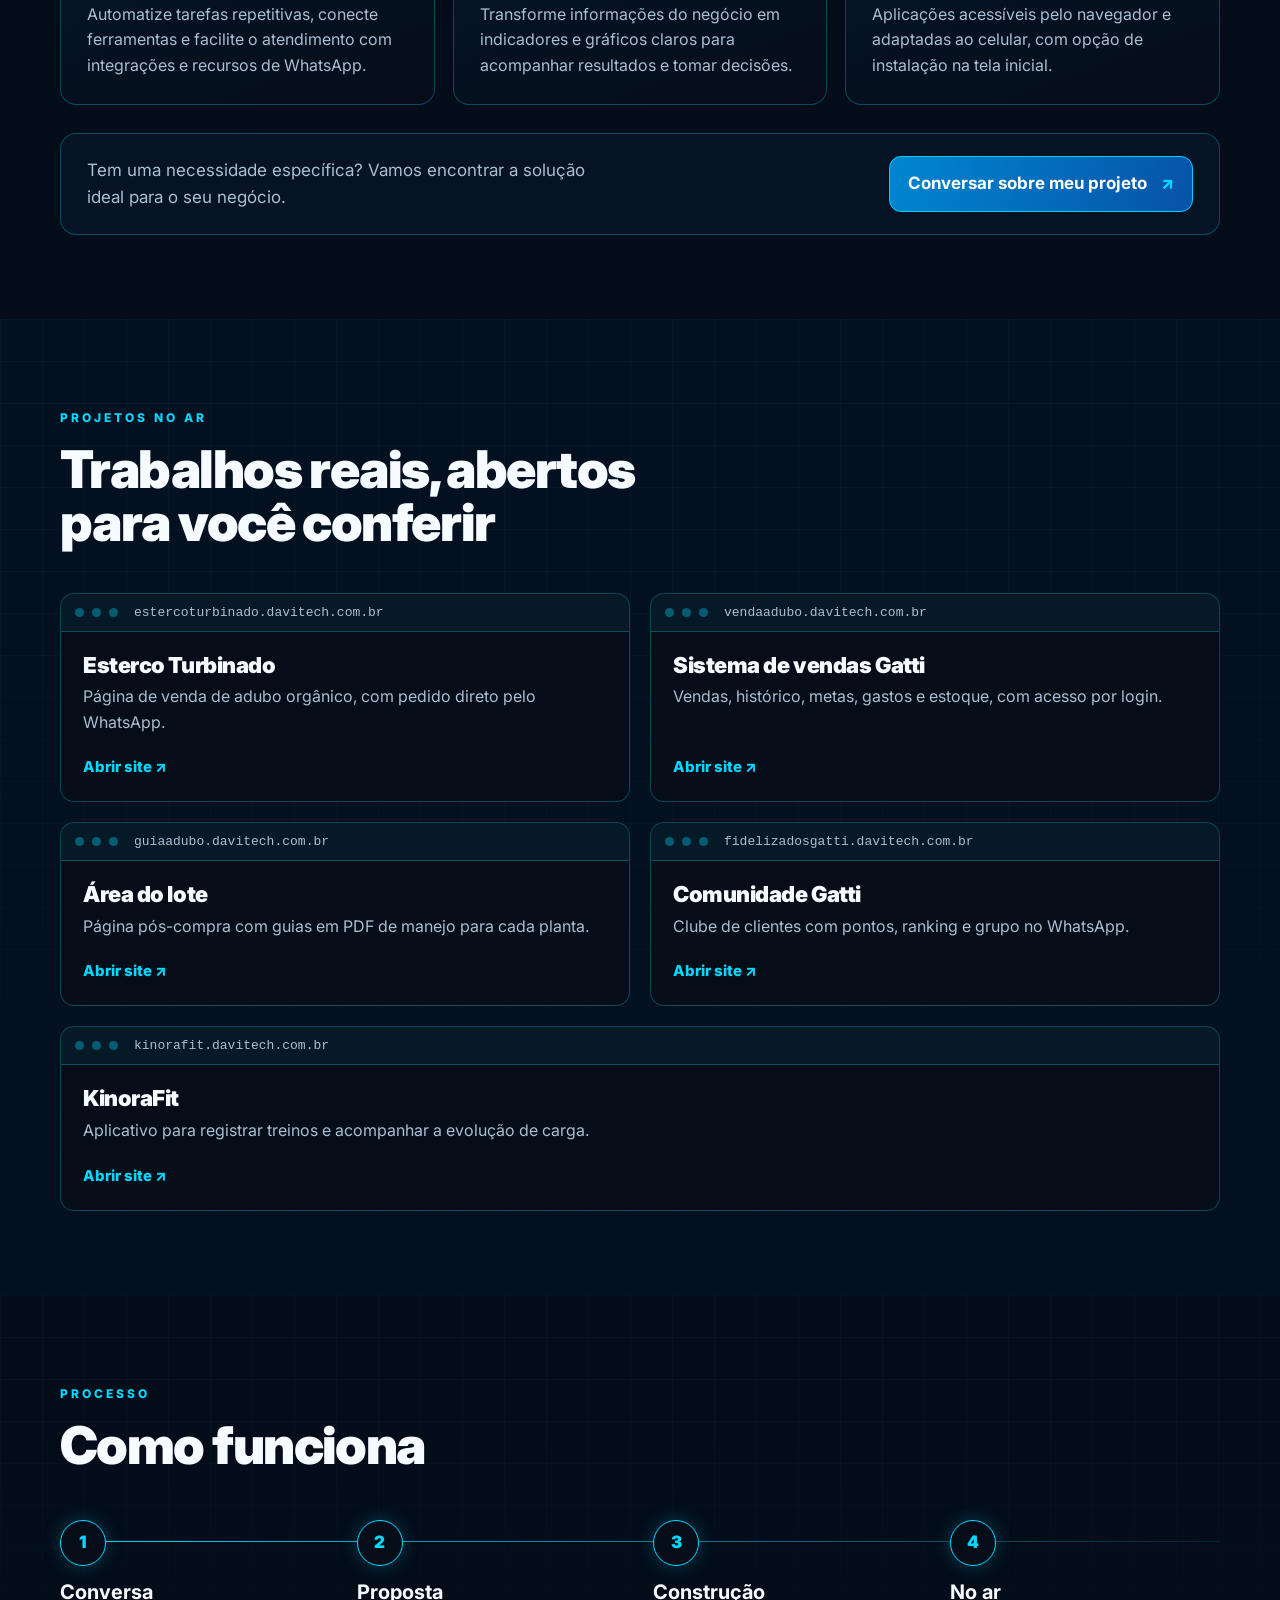
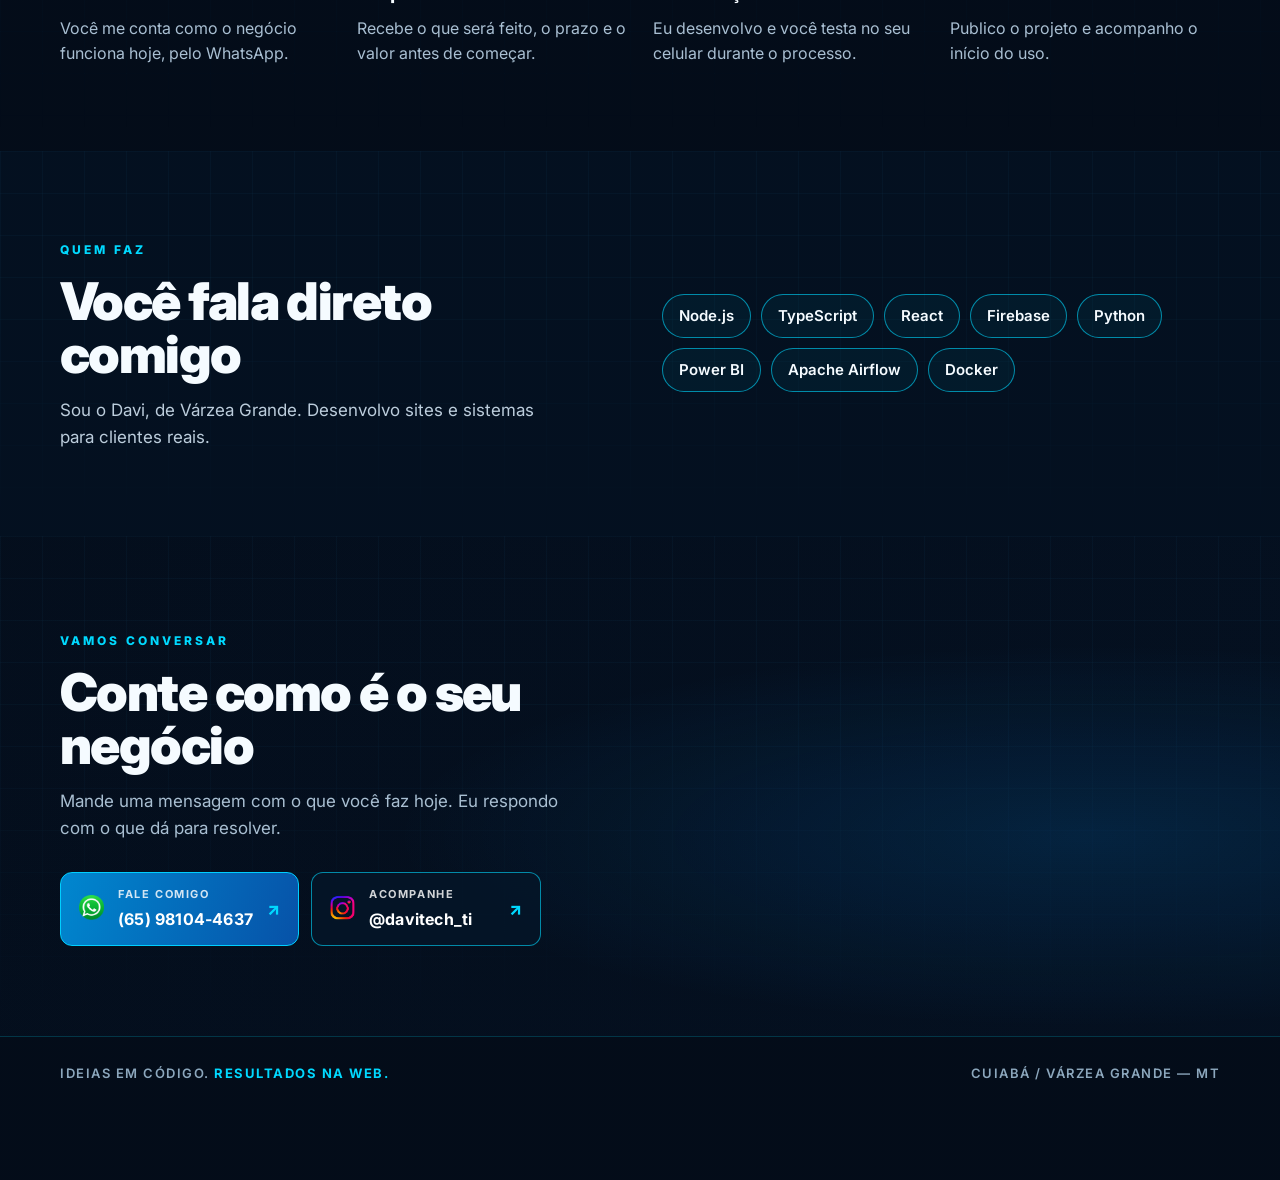
==== commit 9984ff9a: "em HERO" ====
--- a/index.html
+++ b/index.html
@@ -21,1033 +21,27 @@
   <link href="https://fonts.googleapis.com/css2?family=Inter:wght@400;500;600;700;800;900&display=swap"
     rel="stylesheet">
 
+  <link rel="stylesheet" href="css/style.css">
+
   <!--
   ANÚNCIOS: quando criar o Pixel da Meta e o Google Analytics, cole os códigos aqui.
   Lembre de avisar os visitantes (LGPD) numa página de privacidade.
 -->
 
-  <style>
-    :root {
-      --bg: #050d19;
-      --bg2: #07182c;
-      --azul: #168bff;
-      --ciano: #00d9ff;
-      --branco: #f5fbff;
-      --suave: #a9bfd2;
-      --borda: rgba(0, 217, 255, .28);
-      --borda-forte: rgba(0, 217, 255, .6);
-      --fonte: Inter, system-ui, -apple-system, "Segoe UI", Roboto, Arial, sans-serif;
-    }
-
-    * {
-      box-sizing: border-box
-    }
-
-    html {
-      scroll-behavior: smooth;
-      scroll-padding-top: 76px
-    }
-
-    body {
-      margin: 0;
-      background: linear-gradient(rgba(3, 12, 25, .68), rgba(3, 12, 25, .76)), url("img/dashboard-tech.png") center center / cover fixed no-repeat;
-      background-color: var(--bg);
-      color: var(--branco);
-      font-family: var(--fonte);
-      font-size: 17px;
-      line-height: 1.6;
-      -webkit-font-smoothing: antialiased;
-      overflow-x: hidden
-    }
-
-    a {
-      color: inherit
-    }
-
-    p {
-      margin: 0
-    }
-
-    h1,
-    h2,
-    h3 {
-      margin: 0;
-      font-weight: 900;
-      letter-spacing: -.03em;
-      line-height: 1.02
-    }
-
-    :focus-visible {
-      outline: 3px solid var(--ciano);
-      outline-offset: 3px;
-      border-radius: 6px
-    }
-
-    .wrap {
-      width: min(1160px, 100% - 44px);
-      margin-inline: auto
-    }
-
-    /* ---------- fundo em grade ---------- */
-    .grade {
-      position: relative;
-      isolation: isolate
-    }
-
-    .grade::before {
-      content: "";
-      position: absolute;
-      inset: 0;
-      z-index: -1;
-      opacity: .17;
-      pointer-events: none;
-      background-image: linear-gradient(rgba(45, 151, 210, .28) 1px, transparent 1px), linear-gradient(90deg, rgba(45, 151, 210, .28) 1px, transparent 1px);
-      background-size: 42px 42px;
-      mask-image: linear-gradient(180deg, #000 30%, transparent 100%);
-    }
-
-    /* ---------- topo ---------- */
-    .topo {
-      position: sticky;
-      top: 0;
-      z-index: 30;
-      background: rgba(5, 13, 25, .82);
-      backdrop-filter: blur(12px);
-      border-bottom: 1px solid rgba(0, 217, 255, .14)
-    }
-
-    .topo .wrap {
-      display: flex;
-      align-items: center;
-      justify-content: space-between;
-      gap: 20px;
-      height: 68px
-    }
-
-    .marca {
-      display: flex;
-      align-items: center;
-      gap: 12px;
-      text-decoration: none;
-      font-weight: 900;
-      letter-spacing: 2px;
-      font-size: 18px;
-      white-space: nowrap
-    }
-
-    .marca b {
-      color: var(--ciano)
-    }
-
-    .marca-sinal {
-      color: var(--ciano);
-      border: 1px solid var(--ciano);
-      padding: 6px 9px;
-      border-radius: 8px;
-      font: 700 15px ui-monospace, Menlo, Consolas, monospace;
-      box-shadow: 0 0 16px rgba(0, 217, 255, .28);
-      letter-spacing: 0
-    }
-
-    .menu {
-      display: flex;
-      align-items: center;
-      gap: 30px
-    }
-
-    .menu a {
-      text-decoration: none;
-      font-size: 15px;
-      font-weight: 600;
-      color: var(--suave)
-    }
-
-    .menu a:hover {
-      color: var(--ciano)
-    }
-
-    /* ---------- botões ---------- */
-    .btn {
-      display: inline-flex;
-      align-items: center;
-      gap: 14px;
-      padding: 13px 18px;
-      border-radius: 12px;
-      text-decoration: none;
-      color: #fff;
-      font-weight: 700;
-      transition: transform .25s, box-shadow .25s
-    }
-
-    .btn:hover {
-      transform: translateY(-3px);
-      box-shadow: 0 10px 30px rgba(0, 190, 255, .24)
-    }
-
-    .btn small {
-      display: block;
-      font-size: 11px;
-      letter-spacing: 1.6px;
-      font-weight: 700;
-      opacity: .82;
-      margin-bottom: 3px
-    }
-
-    .btn strong {
-      display: block;
-      font-size: 16px;
-      letter-spacing: .2px
-    }
-
-    .btn .ic {
-      font-size: 24px;
-      line-height: 1
-    }
-
-    .btn .seta {
-      margin-left: auto;
-      color: var(--ciano);
-      font-weight: 800
-    }
-
-    .btn.principal {
-      background: linear-gradient(110deg, #0087cf, #0752a8);
-      border: 1px solid #00cfff
-    }
-
-    .btn.principal .ic {
-      color: #fff
-    }
-
-    .btn.secundario {
-      background: rgba(6, 23, 42, .75);
-      border: 1px solid var(--borda-forte)
-    }
-
-    .btn.secundario .ic {
-      color: var(--ciano)
-    }
-
-    .btn.mini {
-      padding: 9px 14px;
-      font-size: 14px;
-      border-radius: 10px;
-      gap: 8px
-    }
-
-    /* ---------- hero ---------- */
-    .hero {
-      padding: 54px 0 70px;
-      position: relative;
-      overflow: hidden;
-      background: linear-gradient(90deg, rgba(3, 12, 25, .48) 0%, rgba(3, 12, 25, .28) 55%, rgba(3, 12, 25, .12) 100%)
-    }
-
-    .hero-grid {
-      display: grid;
-      grid-template-columns: 1.1fr .9fr;
-      gap: 30px;
-      align-items: center
-    }
-
-    .eyebrow {
-      color: var(--ciano);
-      font-size: 12px;
-      font-weight: 800;
-      letter-spacing: 3px;
-      margin-bottom: 22px;
-      animation: sobe .8s both
-    }
-
-    .eyebrow i {
-      display: inline-block;
-      width: 8px;
-      height: 8px;
-      border-radius: 50%;
-      background: var(--ciano);
-      box-shadow: 0 0 12px var(--ciano);
-      margin-right: 10px
-    }
-
-    .hero h1 {
-      font-size: clamp(40px, 5.6vw, 70px);
-      letter-spacing: -.04em;
-      line-height: .99;
-      animation: sobe .9s .1s both
-    }
-
-    .hero h1 em {
-      font-style: normal;
-      color: var(--ciano);
-      text-shadow: 0 0 24px rgba(0, 217, 255, .3)
-    }
-
-    .hero .intro {
-      max-width: 30em;
-      color: #bccddc;
-      margin: 24px 0 28px;
-      font-size: 18px;
-      animation: sobe .9s .2s both
-    }
-
-    .pontos {
-      list-style: none;
-      margin: 0;
-      padding: 0;
-      display: grid;
-      grid-template-columns: 1fr 1fr;
-      gap: 14px 20px;
-      max-width: 560px;
-      animation: sobe .9s .3s both
-    }
-
-    .pontos li {
-      display: flex;
-      align-items: center;
-      gap: 12px
-    }
-
-    .pontos .ico {
-      display: grid;
-      place-items: center;
-      flex: 0 0 38px;
-      height: 38px;
-      border: 1px solid var(--borda-forte);
-      color: var(--ciano);
-      border-radius: 10px;
-      font: 700 14px ui-monospace, Menlo, Consolas, monospace;
-      box-shadow: inset 0 0 14px rgba(0, 217, 255, .08)
-    }
-
-    .pontos b {
-      display: block;
-      font-size: 14px;
-      letter-spacing: .2px
-    }
-
-    .pontos span span {
-      display: block;
-      color: #9bb3c8;
-      font-size: 13px;
-      line-height: 1.35;
-      margin-top: 2px
-    }
-
-    .acoes {
-      display: flex;
-      flex-wrap: wrap;
-      gap: 12px;
-      margin-top: 32px;
-      animation: sobe .9s .4s both
-    }
-
-    .acoes .btn {
-      min-width: 230px
-    }
-
-    /* retrato */
-    .retrato {
-      position: relative;
-      height: 520px;
-      display: flex;
-      align-items: center;
-      justify-content: center;
-      animation: surge 1.2s .2s both
-    }
-
-    .moldura {
-      position: relative;
-      width: min(84%, 340px);
-      height: 450px;
-      overflow: hidden;
-      border-radius: 170px 170px 26px 26px;
-      border: 1px solid rgba(0, 217, 255, .85);
-      box-shadow: 0 0 0 8px rgba(0, 217, 255, .045), 0 0 56px rgba(0, 145, 255, .3)
-    }
-
-    .moldura img {
-      width: 100%;
-      height: 100%;
-      object-fit: cover;
-      object-position: 50% 20%;
-      display: block
-    }
-
-    .moldura::after {
-      content: "";
-      position: absolute;
-      inset: 55% 0 0;
-      background: linear-gradient(transparent, rgba(3, 12, 25, .9))
-    }
-
-    .orbita {
-      position: absolute;
-      border: 1px solid rgba(0, 217, 255, .35);
-      border-radius: 50%;
-      pointer-events: none
-    }
-
-    .orbita.a {
-      width: 420px;
-      height: 420px;
-      border-left-color: transparent;
-      border-bottom-color: rgba(0, 217, 255, .85);
-      animation: gira 28s linear infinite
-    }
-
-    .orbita.b {
-      width: 480px;
-      height: 480px;
-      border-style: dashed;
-      opacity: .5;
-      animation: gira 42s linear infinite reverse
-    }
-
-    .flutua {
-      position: absolute;
-      display: flex;
-      align-items: center;
-      gap: 10px;
-      background: rgba(4, 19, 36, .9);
-      border: 1px solid var(--borda-forte);
-      border-radius: 10px;
-      box-shadow: 0 8px 24px rgba(0, 0, 0, .35);
-      backdrop-filter: blur(10px)
-    }
-
-    .flutua.um {
-      top: 64px;
-      left: -6px;
-      padding: 10px 14px;
-      font-size: 11px;
-      letter-spacing: 1.4px;
-      font-weight: 700;
-      color: #dffaff;
-      animation: flutua 4s ease-in-out infinite
-    }
-
-    .flutua.dois {
-      right: -6px;
-      bottom: 66px;
-      padding: 12px 15px;
-      animation: flutua 4.5s ease-in-out infinite reverse
-    }
-
-    .pulso {
-      width: 8px;
-      height: 8px;
-      border-radius: 50%;
-      background: #00e4ff;
-      box-shadow: 0 0 12px #00e4ff
-    }
-
-    .ok {
-      display: grid;
-      place-items: center;
-      width: 28px;
-      height: 28px;
-      color: #001521;
-      background: var(--ciano);
-      border-radius: 8px;
-      font-weight: 900
-    }
-
-    .flutua.dois b {
-      display: block;
-      font-size: 13px
-    }
-
-    .flutua.dois small {
-      display: block;
-      color: #9bb3c8;
-      font-size: 12px;
-      margin-top: 2px
-    }
-
-    .legenda {
-      position: absolute;
-      bottom: 14px;
-      left: 50%;
-      transform: translateX(-50%);
-      text-align: center;
-      white-space: nowrap;
-      text-shadow: 0 2px 8px #000
-    }
-
-    .legenda b {
-      display: block;
-      font-size: 22px;
-      letter-spacing: 6px
-    }
-
-    .legenda span {
-      display: block;
-      color: var(--ciano);
-      font-size: 11px;
-      letter-spacing: 2px;
-      margin-top: 4px;
-      font-weight: 700
-    }
-
-    /* ---------- seções ---------- */
-    section.bloco {
-      padding: 84px 0
-    }
-
-    .rotulo {
-      display: inline-block;
-      color: var(--ciano);
-      font-size: 12px;
-      font-weight: 800;
-      letter-spacing: 3px;
-      margin-bottom: 16px
-    }
-
-    .titulo {
-      font-size: clamp(32px, 4.6vw, 52px);
-      max-width: 17ch
-    }
-
-    .sub {
-      color: var(--suave);
-      max-width: 46ch;
-      margin-top: 16px
-    }
-
-    .alt {
-      background: rgba(7, 24, 44, .42)
-    }
-
-    /* serviços */
-    .servicos {
-      margin-top: 44px;
-      display: grid;
-      grid-template-columns: repeat(3, 1fr);
-      gap: 18px
-    }
-
-    .servico {
-      padding: 26px;
-      border: 1px solid var(--borda);
-      border-radius: 16px;
-      background: linear-gradient(160deg, rgba(7, 24, 44, .9), rgba(5, 13, 25, .9));
-      transition: border-color .25s, transform .25s
-    }
-
-    .servico:hover {
-      border-color: var(--borda-forte);
-      transform: translateY(-4px)
-    }
-
-    .servico .ico {
-      display: grid;
-      place-items: center;
-      width: 44px;
-      height: 44px;
-      border: 1px solid var(--borda-forte);
-      color: var(--ciano);
-      border-radius: 11px;
-      font: 700 17px ui-monospace, Menlo, Consolas, monospace;
-      margin-bottom: 18px;
-      box-shadow: inset 0 0 14px rgba(0, 217, 255, .08)
-    }
-
-    .servico h3 {
-      font-size: 22px;
-      letter-spacing: -.02em;
-      margin-bottom: 10px
-    }
-
-    .servico p {
-      color: var(--suave);
-      font-size: 16px
-    }
-
-    .servico.destaque {
-      grid-column: span 2;
-      display: grid;
-      grid-template-columns: auto 1fr;
-      gap: 0 22px;
-      align-items: start
-    }
-
-    .servico.destaque .ico {
-      margin: 0;
-      grid-row: span 2
-    }
-
-    /* trabalhos: janelas de navegador */
-    .trabalhos {
-      margin-top: 44px;
-      display: grid;
-      grid-template-columns: repeat(2, 1fr);
-      gap: 20px
-    }
-
-    .janela {
-      border: 1px solid var(--borda);
-      border-radius: 14px;
-      background: var(--bg);
-      overflow: hidden;
-      display: flex;
-      flex-direction: column;
-      transition: border-color .25s, transform .25s
-    }
-
-    .janela:hover {
-      border-color: var(--borda-forte);
-      transform: translateY(-4px)
-    }
-
-    .barra {
-      display: flex;
-      align-items: center;
-      gap: 8px;
-      padding: 11px 14px;
-      background: rgba(0, 217, 255, .06);
-      border-bottom: 1px solid var(--borda)
-    }
-
-    .barra i {
-      width: 9px;
-      height: 9px;
-      border-radius: 50%;
-      background: rgba(0, 217, 255, .35)
-    }
-
-    .barra span {
-      margin-left: 8px;
-      font: 500 13px ui-monospace, Menlo, Consolas, monospace;
-      color: var(--suave);
-      overflow: hidden;
-      text-overflow: ellipsis;
-      white-space: nowrap
-    }
-
-    .janela .corpo {
-      padding: 22px;
-      display: flex;
-      flex-direction: column;
-      gap: 8px;
-      flex: 1
-    }
-
-    .janela h3 {
-      font-size: 22px;
-      letter-spacing: -.02em
-    }
-
-    .janela p {
-      color: var(--suave);
-      font-size: 16px
-    }
-
-    .janela a.abrir {
-      margin-top: auto;
-      padding-top: 12px;
-      color: var(--ciano);
-      font-weight: 800;
-      text-decoration: none;
-      font-size: 15px
-    }
-
-    .janela a.abrir:hover {
-      text-decoration: underline;
-      text-underline-offset: 4px
-    }
-
-    .janela:last-child:nth-child(odd) {
-      grid-column: span 2
-    }
-
-    /* como funciona: sequência real */
-    .passos {
-      margin: 48px 0 0;
-      padding: 0;
-      list-style: none;
-      display: grid;
-      grid-template-columns: repeat(4, 1fr);
-      gap: 26px;
-      counter-reset: p;
-      position: relative
-    }
-
-    .passos::before {
-      content: "";
-      position: absolute;
-      left: 0;
-      right: 0;
-      top: 21px;
-      height: 1px;
-      background: linear-gradient(90deg, var(--ciano), rgba(0, 217, 255, .1))
-    }
-
-    .passos li {
-      counter-increment: p;
-      position: relative;
-      padding-top: 56px
-    }
-
-    .passos li::before {
-      content: counter(p);
-      position: absolute;
-      top: 0;
-      left: 0;
-      display: grid;
-      place-items: center;
-      width: 44px;
-      height: 44px;
-      border-radius: 50%;
-      background: var(--bg);
-      border: 1px solid var(--ciano);
-      color: var(--ciano);
-      font-weight: 900;
-      box-shadow: 0 0 18px rgba(0, 217, 255, .25)
-    }
-
-    .passos b {
-      display: block;
-      font-size: 20px;
-      margin-bottom: 8px
-    }
-
-    .passos span {
-      color: var(--suave);
-      font-size: 16px;
-      display: block
-    }
-
-    /* sobre */
-    .sobre {
-      display: grid;
-      grid-template-columns: 1fr 1fr;
-      gap: 44px;
-      align-items: center
-    }
-
-    .sobre p {
-      color: #bccddc;
-      max-width: 46ch;
-      margin-top: 16px
-    }
-
-    .tec {
-      list-style: none;
-      margin: 0;
-      padding: 0;
-      display: flex;
-      flex-wrap: wrap;
-      gap: 10px
-    }
-
-    .tec li {
-      padding: 9px 16px;
-      border: 1px solid var(--borda-forte);
-      border-radius: 999px;
-      font-weight: 600;
-      font-size: 15px;
-      background: rgba(0, 217, 255, .05)
-    }
-
-    /* chamada final */
-    .final {
-      padding: 90px 0;
-      text-align: left;
-      background: radial-gradient(ellipse at 85% 60%, rgba(0, 145, 255, .14), transparent 45%), linear-gradient(120deg, rgba(6, 19, 35, .42), rgba(7, 24, 44, .42))
-    }
-
-    .final .titulo {
-      max-width: 15ch
-    }
-
-    .final .acoes {
-      animation: none;
-      margin-top: 30px
-    }
-
-    footer {
-      border-top: 1px solid rgba(0, 217, 255, .2);
-      padding: 26px 0 96px;
-      color: #8ca7bd;
-      font-size: 13px;
-      letter-spacing: 1.5px;
-      font-weight: 600
-    }
-
-    footer .wrap {
-      display: flex;
-      flex-wrap: wrap;
-      justify-content: space-between;
-      gap: 10px
-    }
-
-    footer b {
-      color: var(--ciano)
-    }
-
-    /* barra fixa no celular */
-    .fixo {
-      display: none
-    }
-
-    @keyframes sobe {
-      from {
-        opacity: 0;
-        transform: translateY(18px)
-      }
-
-      to {
-        opacity: 1;
-        transform: none
-      }
-    }
-
-    @keyframes surge {
-      from {
-        opacity: 0
-      }
-
-      to {
-        opacity: 1
-      }
-    }
-
-    @keyframes flutua {
-
-      0%,
-      100% {
-        transform: translateY(0)
-      }
-
-      50% {
-        transform: translateY(-9px)
-      }
-    }
-
-    @keyframes gira {
-      to {
-        transform: rotate(360deg)
-      }
-    }
-
-    @media (max-width:900px) {
-      .menu a.l {
-        display: none
-      }
-
-      .hero-grid,
-      .sobre {
-        grid-template-columns: 1fr
-      }
-
-      .hero {
-        padding-top: 36px;
-        background-position: center center
-      }
-
-      .retrato {
-        height: 470px;
-        margin-top: 10px
-      }
-
-      .moldura {
-        height: 400px;
-        width: min(78%, 300px)
-      }
-
-      .orbita.a {
-        width: 350px;
-        height: 350px
-      }
-
-      .orbita.b {
-        width: 400px;
-        height: 400px
-      }
-
-      .servicos {
-        grid-template-columns: 1fr 1fr
-      }
-
-      .servico.destaque {
-        grid-column: span 2
-      }
-
-      .passos {
-        grid-template-columns: 1fr 1fr;
-        gap: 34px 26px
-      }
-
-      .passos::before {
-        display: none
-      }
-    }
-
-    @media (max-width:640px) {
-      body {
-        font-size: 16px
-      }
-
-      section.bloco {
-        padding: 60px 0
-      }
-
-      .pontos {
-        grid-template-columns: 1fr
-      }
-
-      .acoes .btn {
-        flex: 1 1 100%
-      }
-
-      .servicos,
-      .trabalhos {
-        grid-template-columns: 1fr
-      }
-
-      .servico.destaque,
-      .janela:last-child:nth-child(odd) {
-        grid-column: auto
-      }
-
-      .servico.destaque {
-        display: block
-      }
-
-      .servico.destaque .ico {
-        margin-bottom: 18px
-      }
-
-      .passos {
-        grid-template-columns: 1fr
-      }
-
-      .topo .btn.mini {
-        display: none
-      }
-
-      .flutua.um {
-        left: 0;
-        top: 40px
-      }
-
-      .flutua.dois {
-        right: 0;
-        bottom: 50px
-      }
-
-      .fixo {
-        display: block;
-        position: fixed;
-        left: 0;
-        right: 0;
-        bottom: 0;
-        z-index: 40;
-        padding: 10px 14px calc(10px + env(safe-area-inset-bottom));
-        background: rgba(5, 13, 25, .96);
-        border-top: 1px solid var(--borda)
-      }
-
-      .fixo .btn {
-        width: 100%;
-        justify-content: center;
-        padding: 15px;
-        font-size: 17px
-      }
-    }
-
-    @media (prefers-reduced-motion:reduce) {
-
-      *,
-      *::before,
-      *::after {
-        animation: none !important;
-        transition: none !important;
-        scroll-behavior: auto !important
-      }
-    }
-
-    /* BOTÃO MENU HAMBÚRGUER */
-    .menu-toggle {
-      display: none;
-      width: 46px;
-      height: 46px;
-      padding: 10px;
-      background: rgba(0, 217, 255, .08);
-      border: 1px solid var(--borda-forte);
-      border-radius: 10px;
-      cursor: pointer;
-      flex-direction: column;
-      justify-content: center;
-      align-items: center;
-      gap: 6px;
-      z-index: 50;
-    }
-
-    .menu-toggle span {
-      display: block;
-      width: 23px;
-      height: 2px;
-      background: var(--ciano);
-      border-radius: 5px;
-      transition: .3s;
-    }
-
-    /* RESPONSIVIDADE */
-    @media (max-width: 900px) {
-
-      .topo .wrap {
-        position: relative;
-      }
-
-      .menu-toggle {
-        display: flex;
-        margin-left: auto;
-      }
-
-      .menu {
-        display: none;
-        position: absolute;
-        top: 68px;
-        right: 0;
-        width: min(280px, calc(100vw - 44px));
-        padding: 18px;
-        flex-direction: column;
-        align-items: stretch;
-        gap: 16px;
-        background: #07182c;
-        border: 1px solid var(--borda-forte);
-        border-radius: 14px;
-        box-shadow: 0 12px 35px rgba(0, 0, 0, .5);
-      }
-
-      .menu.aberto {
-        display: flex;
-      }
-
-      .menu a.l {
-        display: block;
-        padding: 8px;
-      }
-
-      .menu .btn.mini {
-        display: inline-flex;
-        justify-content: center;
-      }
-
-      .menu-toggle.ativo span:nth-child(1) {
-        transform: translateY(8px) rotate(45deg);
-      }
-
-      .menu-toggle.ativo span:nth-child(2) {
-        opacity: 0;
-      }
-
-      .menu-toggle.ativo span:nth-child(3) {
-        transform: translateY(-8px) rotate(-45deg);
-      }
-    }
-  </style>
+<style>
+  body {
+    margin: 0;
+    background: linear-gradient(rgba(3, 12, 25, .68), rgba(3, 12, 25, .76)), url("img/dashboard-tech.png") center center / cover fixed no-repeat;
+    background-color: var(--bg);
+    color: var(--branco);
+    font-family: var(--fonte);
+    font-size: 17px;
+    line-height: 1.6;
+    -webkit-font-smoothing: antialiased;
+    overflow-x: hidden
+}
+</style>
+
 </head>
 
 <body>
@@ -1080,14 +74,12 @@
     <section class="hero grade">
       <div class="wrap hero-grid">
         <div>
-          <p class="eyebrow"><i></i>SEU PROJETO ONLINE DO JEITO CERTO</p>
-          <h1>Ideias que se <em>transformam</em> em soluções digitais.</h1>
-          <p class="intro">Desenvolvimento de sites, sistemas e aplicações web para levar seu negócio mais longe. Atendo
-            Cuiabá, Várzea Grande e região.</p>
+          <p class="eyebrow"><i></i>DAVITECH TI · DESENVOLVIMENTO E TECNOLOGIA</p>
+          <h1>Tecnologia que <em>simplifica.</em> Soluções que <em>impulsionam</em></h1>
+          <p class="intro">Desenvolvemos sites, sistemas e automações sob medida para empresas que buscam mais 
+            eficiência, organização e crescimento através da tecnologia.</p>
           <ul class="pontos">
-            <li><span class="ico">
-                <>
-              </span><span><b>Sites personalizados</b><span>Design moderno e profissional</span></span></li>
+            <li><span class="ico">&lt;/&gt;</span><span><b>Sites personalizados</b><span>Design moderno e profissional</span></span></li>
             <li><span class="ico">▣</span><span><b>Sistemas web</b><span>Organização e praticidade para seu
                   negócio</span></span></li>
             <li><span class="ico">↗</span><span><b>Rápidos no celular</b><span>Funciona bem no celular e no
@@ -1097,11 +89,8 @@
           </ul>
           <div class="acoes">
             <a class="btn principal" data-wa href="https://wa.me/5565981044637" target="_blank" rel="noopener"><img
-                src="img/whats.png" alt="WhatsApp" width="25" height="25"><span><small>FALE COMIGO</small><strong>(65)
-                  98104-4637</strong></span><b class="seta">↗</b></a>
-            <a class="btn secundario" href="https://instagram.com/davitech_ti" target="_blank" rel="noopener"><img
-                src="img/insta.png" alt="Instagram" width="25"
-                height="25"><span><small>ACOMPANHE</small><strong>@davitech_ti</strong></span><b class="seta">↗</b></a>
+                src="img/whats.png" alt="WhatsApp" width="25" height="25"><span><strong>Solicitar orçamento</strong></span><b class="seta">↗</b></a>
+            <a class="btn secundario" href="#trabalhos"><span><strong>Conhecer projetos</strong></span><b class="seta">↗</b></a>
           </div>
         </div>
 
@@ -1122,32 +111,34 @@
     <section id="servicos" class="bloco grade">
       <div class="wrap">
         <span class="rotulo">SERVIÇOS</span>
-        <h2 class="titulo">O que a DaviTech entrega</h2>
-        <p class="sub">Cada projeto começa pela rotina do seu negócio. Eu construo só o que você vai usar de verdade.
-        </p>
+        <h2 class="titulo">Soluções digitais para desafios reais</h2>
+        <p class="sub">Tecnologia pensada para a rotina da sua empresa: da presença digital à automatização de processos.</p>
         <div class="servicos">
           <article class="servico destaque"><span class="ico">&lt;/&gt;</span>
-            <h3>Site de vendas</h3>
-            <p>Página feita para receber o clique do anúncio e levar o cliente ao seu WhatsApp, com preços, fotos e
-              perguntas frequentes.</p>
+            <h3>Sites e landing pages</h3>
+            <p>Sites institucionais e páginas de vendas para apresentar seu negócio, divulgar serviços e transformar visitantes em oportunidades de contato.</p>
           </article>
           <article class="servico"><span class="ico">▣</span>
-            <h3>Sistema de vendas e estoque</h3>
-            <p>Registre vendas, acompanhe estoque, metas e gastos pelo celular, com login e comprovante em PDF.</p>
+            <h3>Sistemas personalizados</h3>
+            <p>Soluções web para organizar vendas, estoque, metas, cadastros e processos de acordo com a necessidade da sua empresa.</p>
           </article>
           <article class="servico"><span class="ico"><img src="img/whats.png" alt="WhatsApp" width="25"
                 height="25"></span>
-            <h3>Atendimento no WhatsApp</h3>
-            <p>Respostas automáticas, avisos e fidelização de clientes ligados ao seu sistema.</p>
+            <h3>Automação e integrações</h3>
+            <p>Automatize tarefas repetitivas, conecte ferramentas e facilite o atendimento com integrações e recursos de WhatsApp.</p>
           </article>
           <article class="servico"><span class="ico">▤</span>
-            <h3>Painel de dados</h3>
-            <p>Os números do negócio em gráficos claros no Power BI, para decidir sem adivinhar.</p>
+            <h3>Dashboards e dados</h3>
+            <p>Transforme informações do negócio em indicadores e gráficos claros para acompanhar resultados e tomar decisões.</p>
           </article>
           <article class="servico"><span class="ico">⬒</span>
-            <h3>App instalável no celular</h3>
-            <p>Aplicativo que o cliente instala direto do navegador, sem precisar de loja de aplicativos.</p>
-          </article>
+            <h3>Aplicações web e PWA</h3>
+            <p>Aplicações acessíveis pelo navegador e adaptadas ao celular, com opção de instalação na tela inicial.</p>
+          </article>
+        </div>
+        <div class="servicos-cta">
+          <p>Tem uma necessidade específica? Vamos encontrar a solução ideal para o seu negócio.</p>
+          <a class="btn principal" data-wa href="https://wa.me/5565981044637" target="_blank" rel="noopener">Conversar sobre meu projeto <b class="seta">↗</b></a>
         </div>
       </div>
     </section>
@@ -1157,7 +148,7 @@
       <div class="wrap">
         <span class="rotulo">PROJETOS NO AR</span>
         <h2 class="titulo">Trabalhos reais, abertos para você conferir</h2>
-        <div class="trabalhos">
+        <div class="trabalhos" id="trabalhos">
           <article class="janela">
             <div class="barra"><i></i><i></i><i></i><span>estercoturbinado.davitech.com.br</span></div>
             <div class="corpo">
--- a/css/style.css
+++ b/css/style.css
@@ -0,0 +1,1040 @@
+:root {
+    --bg: #050d19;
+    --bg2: #07182c;
+    --azul: #168bff;
+    --ciano: #00d9ff;
+    --branco: #f5fbff;
+    --suave: #a9bfd2;
+    --borda: rgba(0, 217, 255, .28);
+    --borda-forte: rgba(0, 217, 255, .6);
+    --fonte: Inter, system-ui, -apple-system, "Segoe UI", Roboto, Arial, sans-serif;
+}
+
+* {
+    box-sizing: border-box
+}
+
+html {
+    scroll-behavior: smooth;
+    scroll-padding-top: 76px
+}
+
+a {
+    color: inherit
+}
+
+p {
+    margin: 0
+}
+
+h1,
+h2,
+h3 {
+    margin: 0;
+    font-weight: 900;
+    letter-spacing: -.03em;
+    line-height: 1.02
+}
+
+:focus-visible {
+    outline: 3px solid var(--ciano);
+    outline-offset: 3px;
+    border-radius: 6px
+}
+
+.wrap {
+    width: min(1160px, 100% - 44px);
+    margin-inline: auto
+}
+
+/* ---------- fundo em grade ---------- */
+.grade {
+    position: relative;
+    isolation: isolate
+}
+
+.grade::before {
+    content: "";
+    position: absolute;
+    inset: 0;
+    z-index: -1;
+    opacity: .17;
+    pointer-events: none;
+    background-image: linear-gradient(rgba(45, 151, 210, .28) 1px, transparent 1px), linear-gradient(90deg, rgba(45, 151, 210, .28) 1px, transparent 1px);
+    background-size: 42px 42px;
+    mask-image: linear-gradient(180deg, #000 30%, transparent 100%);
+}
+
+/* ---------- topo ---------- */
+.topo {
+    position: sticky;
+    top: 0;
+    z-index: 30;
+    background: rgba(5, 13, 25, .82);
+    backdrop-filter: blur(12px);
+    border-bottom: 1px solid rgba(0, 217, 255, .14)
+}
+
+.topo .wrap {
+    display: flex;
+    align-items: center;
+    justify-content: space-between;
+    gap: 20px;
+    height: 68px
+}
+
+.marca {
+    display: flex;
+    align-items: center;
+    gap: 12px;
+    text-decoration: none;
+    font-weight: 900;
+    letter-spacing: 2px;
+    font-size: 18px;
+    white-space: nowrap
+}
+
+.marca b {
+    color: var(--ciano)
+}
+
+.marca-sinal {
+    color: var(--ciano);
+    border: 1px solid var(--ciano);
+    padding: 6px 9px;
+    border-radius: 8px;
+    font: 700 15px ui-monospace, Menlo, Consolas, monospace;
+    box-shadow: 0 0 16px rgba(0, 217, 255, .28);
+    letter-spacing: 0
+}
+
+.menu {
+    display: flex;
+    align-items: center;
+    gap: 30px
+}
+
+.menu a {
+    text-decoration: none;
+    font-size: 15px;
+    font-weight: 600;
+    color: var(--suave)
+}
+
+.menu a:hover {
+    color: var(--ciano)
+}
+
+/* ---------- botões ---------- */
+.btn {
+    display: inline-flex;
+    align-items: center;
+    gap: 14px;
+    padding: 13px 18px;
+    border-radius: 12px;
+    text-decoration: none;
+    color: #fff;
+    font-weight: 700;
+    transition: transform .25s, box-shadow .25s
+}
+
+.btn:hover {
+    transform: translateY(-3px);
+    box-shadow: 0 10px 30px rgba(0, 190, 255, .24)
+}
+
+.btn small {
+    display: block;
+    font-size: 11px;
+    letter-spacing: 1.6px;
+    font-weight: 700;
+    opacity: .82;
+    margin-bottom: 3px
+}
+
+.btn strong {
+    display: block;
+    font-size: 16px;
+    letter-spacing: .2px
+}
+
+.btn .ic {
+    font-size: 24px;
+    line-height: 1
+}
+
+.btn .seta {
+    margin-left: auto;
+    color: var(--ciano);
+    font-weight: 800
+}
+
+.btn.principal {
+    background: linear-gradient(110deg, #0087cf, #0752a8);
+    border: 1px solid #00cfff
+}
+
+.btn.principal .ic {
+    color: #fff
+}
+
+.btn.secundario {
+    background: rgba(6, 23, 42, .75);
+    border: 1px solid var(--borda-forte)
+}
+
+.btn.secundario .ic {
+    color: var(--ciano)
+}
+
+.btn.mini {
+    padding: 9px 14px;
+    font-size: 14px;
+    border-radius: 10px;
+    gap: 8px
+}
+
+/* ---------- hero ---------- */
+.hero {
+    padding: 54px 0 70px;
+    position: relative;
+    overflow: hidden;
+    background: linear-gradient(90deg, rgba(3, 12, 25, .48) 0%, rgba(3, 12, 25, .28) 55%, rgba(3, 12, 25, .12) 100%)
+}
+
+.hero-grid {
+    display: grid;
+    grid-template-columns: 1.1fr .9fr;
+    gap: 30px;
+    align-items: center
+}
+
+.eyebrow {
+    color: var(--ciano);
+    font-size: 10px;
+    font-weight: 800;
+    letter-spacing: 3px;
+    margin-bottom: 22px;
+    animation: sobe .8s both
+}
+
+.eyebrow i {
+    display: inline-block;
+    width: 8px;
+    height: 8px;
+    border-radius: 50%;
+    background: var(--ciano);
+    box-shadow: 0 0 12px var(--ciano);
+    margin-right: 10px
+}
+
+.hero h1 {
+    font-size: clamp(35px, 5.6vw, 70px);
+    letter-spacing: -.04em;
+    line-height: .99;
+    animation: sobe .9s .1s both
+}
+
+.hero h1 em {
+    font-style: normal;
+    color: var(--ciano);
+    text-shadow: 0 0 24px rgba(0, 217, 255, .3)
+}
+
+.hero .intro {
+    max-width: 30em;
+    color: #bccddc;
+    margin: 24px 0 28px;
+    font-size: 18px;
+    animation: sobe .9s .2s both
+}
+
+.pontos {
+    list-style: none;
+    margin: 0;
+    padding: 0;
+    display: grid;
+    grid-template-columns: 1fr 1fr;
+    gap: 14px 20px;
+    max-width: 560px;
+    animation: sobe .9s .3s both
+}
+
+.pontos li {
+    display: flex;
+    align-items: center;
+    gap: 12px
+}
+
+.pontos .ico {
+    display: grid;
+    place-items: center;
+    flex: 0 0 38px;
+    height: 38px;
+    border: 1px solid var(--borda-forte);
+    color: var(--ciano);
+    border-radius: 10px;
+    font: 700 14px ui-monospace, Menlo, Consolas, monospace;
+    box-shadow: inset 0 0 14px rgba(0, 217, 255, .08)
+}
+
+.pontos b {
+    display: block;
+    font-size: 14px;
+    letter-spacing: .2px
+}
+
+.pontos span span {
+    display: block;
+    color: #9bb3c8;
+    font-size: 13px;
+    line-height: 1.35;
+    margin-top: 2px
+}
+
+.acoes {
+    display: flex;
+    flex-wrap: wrap;
+    gap: 12px;
+    margin-top: 32px;
+    animation: sobe .9s .4s both
+}
+
+.acoes .btn {
+    min-width: 230px
+}
+
+/* retrato */
+.retrato {
+    position: relative;
+    height: 520px;
+    display: flex;
+    align-items: center;
+    justify-content: center;
+    animation: surge 1.2s .2s both
+}
+
+.moldura {
+    position: relative;
+    width: min(84%, 340px);
+    height: 450px;
+    overflow: hidden;
+    border-radius: 170px 170px 26px 26px;
+    border: 1px solid rgba(0, 217, 255, .85);
+    box-shadow: 0 0 0 8px rgba(0, 217, 255, .045), 0 0 56px rgba(0, 145, 255, .3)
+}
+
+.moldura img {
+    width: 100%;
+    height: 100%;
+    object-fit: cover;
+    object-position: 50% 20%;
+    display: block
+}
+
+.moldura::after {
+    content: "";
+    position: absolute;
+    inset: 55% 0 0;
+    background: linear-gradient(transparent, rgba(3, 12, 25, .9))
+}
+
+.orbita {
+    position: absolute;
+    border: 1px solid rgba(0, 217, 255, .35);
+    border-radius: 50%;
+    pointer-events: none
+}
+
+.orbita.a {
+    width: 420px;
+    height: 420px;
+    border-left-color: transparent;
+    border-bottom-color: rgba(0, 217, 255, .85);
+    animation: gira 28s linear infinite
+}
+
+.orbita.b {
+    width: 480px;
+    height: 480px;
+    border-style: dashed;
+    opacity: .5;
+    animation: gira 42s linear infinite reverse
+}
+
+.flutua {
+    position: absolute;
+    display: flex;
+    align-items: center;
+    gap: 10px;
+    background: rgba(4, 19, 36, .9);
+    border: 1px solid var(--borda-forte);
+    border-radius: 10px;
+    box-shadow: 0 8px 24px rgba(0, 0, 0, .35);
+    backdrop-filter: blur(10px)
+}
+
+.flutua.um {
+    top: 64px;
+    left: -6px;
+    padding: 10px 14px;
+    font-size: 11px;
+    letter-spacing: 1.4px;
+    font-weight: 700;
+    color: #dffaff;
+    animation: flutua 4s ease-in-out infinite
+}
+
+.flutua.dois {
+    right: -6px;
+    bottom: 66px;
+    padding: 12px 15px;
+    animation: flutua 4.5s ease-in-out infinite reverse
+}
+
+.pulso {
+    width: 8px;
+    height: 8px;
+    border-radius: 50%;
+    background: #00e4ff;
+    box-shadow: 0 0 12px #00e4ff
+}
+
+.ok {
+    display: grid;
+    place-items: center;
+    width: 28px;
+    height: 28px;
+    color: #001521;
+    background: var(--ciano);
+    border-radius: 8px;
+    font-weight: 900
+}
+
+.flutua.dois b {
+    display: block;
+    font-size: 13px
+}
+
+.flutua.dois small {
+    display: block;
+    color: #9bb3c8;
+    font-size: 12px;
+    margin-top: 2px
+}
+
+.legenda {
+    position: absolute;
+    bottom: 14px;
+    left: 50%;
+    transform: translateX(-50%);
+    text-align: center;
+    white-space: nowrap;
+    text-shadow: 0 2px 8px #000
+}
+
+.legenda b {
+    display: block;
+    font-size: 22px;
+    letter-spacing: 6px
+}
+
+.legenda span {
+    display: block;
+    color: var(--ciano);
+    font-size: 11px;
+    letter-spacing: 2px;
+    margin-top: 4px;
+    font-weight: 700
+}
+
+/* ---------- seções ---------- */
+section.bloco {
+    padding: 84px 0
+}
+
+.rotulo {
+    display: inline-block;
+    color: var(--ciano);
+    font-size: 12px;
+    font-weight: 800;
+    letter-spacing: 3px;
+    margin-bottom: 16px
+}
+
+.titulo {
+    font-size: clamp(32px, 4.6vw, 52px);
+    max-width: 17ch
+}
+
+.sub {
+    color: var(--suave);
+    max-width: 46ch;
+    margin-top: 16px
+}
+
+.alt {
+    background: rgba(7, 24, 44, .42)
+}
+
+/* serviços */
+.servicos {
+    margin-top: 44px;
+    display: grid;
+    grid-template-columns: repeat(3, 1fr);
+    gap: 18px
+}
+
+.servico {
+    padding: 26px;
+    border: 1px solid var(--borda);
+    border-radius: 16px;
+    background: linear-gradient(160deg, rgba(7, 24, 44, .9), rgba(5, 13, 25, .9));
+    transition: border-color .25s, transform .25s
+}
+
+.servico:hover {
+    border-color: var(--borda-forte);
+    transform: translateY(-4px)
+}
+
+.servico .ico {
+    display: grid;
+    place-items: center;
+    width: 44px;
+    height: 44px;
+    border: 1px solid var(--borda-forte);
+    color: var(--ciano);
+    border-radius: 11px;
+    font: 700 17px ui-monospace, Menlo, Consolas, monospace;
+    margin-bottom: 18px;
+    box-shadow: inset 0 0 14px rgba(0, 217, 255, .08)
+}
+
+.servico h3 {
+    font-size: 22px;
+    letter-spacing: -.02em;
+    margin-bottom: 10px
+}
+
+.servico p {
+    color: var(--suave);
+    font-size: 16px
+}
+
+.servico.destaque {
+    grid-column: span 2;
+    display: grid;
+    grid-template-columns: auto 1fr;
+    gap: 0 22px;
+    align-items: start
+}
+
+.servico.destaque .ico {
+    margin: 0;
+    grid-row: span 2
+}
+
+.servicos-cta {
+    display: flex;
+    align-items: center;
+    justify-content: space-between;
+    gap: 24px;
+    margin-top: 28px;
+    padding: 22px 26px;
+    border: 1px solid var(--borda);
+    border-radius: 16px;
+    background: rgba(7, 24, 44, .65)
+}
+
+.servicos-cta p {
+    color: var(--suave);
+    max-width: 48ch
+}
+
+.servicos-cta .btn {
+    flex-shrink: 0
+}
+
+/* trabalhos: janelas de navegador */
+.trabalhos {
+    margin-top: 44px;
+    display: grid;
+    grid-template-columns: repeat(2, 1fr);
+    gap: 20px
+}
+
+.janela {
+    border: 1px solid var(--borda);
+    border-radius: 14px;
+    background: var(--bg);
+    overflow: hidden;
+    display: flex;
+    flex-direction: column;
+    transition: border-color .25s, transform .25s
+}
+
+.janela:hover {
+    border-color: var(--borda-forte);
+    transform: translateY(-4px)
+}
+
+.barra {
+    display: flex;
+    align-items: center;
+    gap: 8px;
+    padding: 11px 14px;
+    background: rgba(0, 217, 255, .06);
+    border-bottom: 1px solid var(--borda)
+}
+
+.barra i {
+    width: 9px;
+    height: 9px;
+    border-radius: 50%;
+    background: rgba(0, 217, 255, .35)
+}
+
+.barra span {
+    margin-left: 8px;
+    font: 500 13px ui-monospace, Menlo, Consolas, monospace;
+    color: var(--suave);
+    overflow: hidden;
+    text-overflow: ellipsis;
+    white-space: nowrap
+}
+
+.janela .corpo {
+    padding: 22px;
+    display: flex;
+    flex-direction: column;
+    gap: 8px;
+    flex: 1
+}
+
+.janela h3 {
+    font-size: 22px;
+    letter-spacing: -.02em
+}
+
+.janela p {
+    color: var(--suave);
+    font-size: 16px
+}
+
+.janela a.abrir {
+    margin-top: auto;
+    padding-top: 12px;
+    color: var(--ciano);
+    font-weight: 800;
+    text-decoration: none;
+    font-size: 15px
+}
+
+.janela a.abrir:hover {
+    text-decoration: underline;
+    text-underline-offset: 4px
+}
+
+.janela:last-child:nth-child(odd) {
+    grid-column: span 2
+}
+
+/* como funciona: sequência real */
+.passos {
+    margin: 48px 0 0;
+    padding: 0;
+    list-style: none;
+    display: grid;
+    grid-template-columns: repeat(4, 1fr);
+    gap: 26px;
+    counter-reset: p;
+    position: relative
+}
+
+.passos::before {
+    content: "";
+    position: absolute;
+    left: 0;
+    right: 0;
+    top: 21px;
+    height: 1px;
+    background: linear-gradient(90deg, var(--ciano), rgba(0, 217, 255, .1))
+}
+
+.passos li {
+    counter-increment: p;
+    position: relative;
+    padding-top: 56px
+}
+
+.passos li::before {
+    content: counter(p);
+    position: absolute;
+    top: 0;
+    left: 0;
+    display: grid;
+    place-items: center;
+    width: 44px;
+    height: 44px;
+    border-radius: 50%;
+    background: var(--bg);
+    border: 1px solid var(--ciano);
+    color: var(--ciano);
+    font-weight: 900;
+    box-shadow: 0 0 18px rgba(0, 217, 255, .25)
+}
+
+.passos b {
+    display: block;
+    font-size: 20px;
+    margin-bottom: 8px
+}
+
+.passos span {
+    color: var(--suave);
+    font-size: 16px;
+    display: block
+}
+
+/* sobre */
+.sobre {
+    display: grid;
+    grid-template-columns: 1fr 1fr;
+    gap: 44px;
+    align-items: center
+}
+
+.sobre p {
+    color: #bccddc;
+    max-width: 46ch;
+    margin-top: 16px
+}
+
+.tec {
+    list-style: none;
+    margin: 0;
+    padding: 0;
+    display: flex;
+    flex-wrap: wrap;
+    gap: 10px
+}
+
+.tec li {
+    padding: 9px 16px;
+    border: 1px solid var(--borda-forte);
+    border-radius: 999px;
+    font-weight: 600;
+    font-size: 15px;
+    background: rgba(0, 217, 255, .05)
+}
+
+/* chamada final */
+.final {
+    padding: 90px 0;
+    text-align: left;
+    background: radial-gradient(ellipse at 85% 60%, rgba(0, 145, 255, .14), transparent 45%), linear-gradient(120deg, rgba(6, 19, 35, .42), rgba(7, 24, 44, .42))
+}
+
+.final .titulo {
+    max-width: 15ch
+}
+
+.final .acoes {
+    animation: none;
+    margin-top: 30px
+}
+
+footer {
+    border-top: 1px solid rgba(0, 217, 255, .2);
+    padding: 26px 0 96px;
+    color: #8ca7bd;
+    font-size: 13px;
+    letter-spacing: 1.5px;
+    font-weight: 600
+}
+
+footer .wrap {
+    display: flex;
+    flex-wrap: wrap;
+    justify-content: space-between;
+    gap: 10px
+}
+
+footer b {
+    color: var(--ciano)
+}
+
+/* barra fixa no celular */
+.fixo {
+    display: none
+}
+
+@keyframes sobe {
+    from {
+        opacity: 0;
+        transform: translateY(18px)
+    }
+
+    to {
+        opacity: 1;
+        transform: none
+    }
+}
+
+@keyframes surge {
+    from {
+        opacity: 0
+    }
+
+    to {
+        opacity: 1
+    }
+}
+
+@keyframes flutua {
+
+    0%,
+    100% {
+        transform: translateY(0)
+    }
+
+    50% {
+        transform: translateY(-9px)
+    }
+}
+
+@keyframes gira {
+    to {
+        transform: rotate(360deg)
+    }
+}
+
+@media (max-width:900px) {
+    .menu a.l {
+        display: none
+    }
+
+    .hero-grid,
+    .sobre {
+        grid-template-columns: 1fr
+    }
+
+    .hero {
+        padding-top: 36px;
+        background-position: center center
+    }
+
+    .retrato {
+        height: 470px;
+        margin-top: 10px
+    }
+
+    .moldura {
+        height: 400px;
+        width: min(78%, 300px)
+    }
+
+    .orbita.a {
+        width: 350px;
+        height: 350px
+    }
+
+    .orbita.b {
+        width: 400px;
+        height: 400px
+    }
+
+    .servicos {
+        grid-template-columns: 1fr 1fr
+    }
+
+    .servico.destaque {
+        grid-column: span 2
+    }
+
+    .passos {
+        grid-template-columns: 1fr 1fr;
+        gap: 34px 26px
+    }
+
+    .passos::before {
+        display: none
+    }
+}
+
+@media (max-width:640px) {
+    body {
+        font-size: 16px
+    }
+
+    section.bloco {
+        padding: 60px 0
+    }
+
+    .pontos {
+        grid-template-columns: 1fr
+    }
+
+    .acoes .btn {
+        flex: 1 1 100%
+    }
+
+    .servicos,
+    .trabalhos {
+        grid-template-columns: 1fr
+    }
+
+    .servicos-cta {
+        flex-direction: column;
+        align-items: stretch;
+        padding: 20px
+    }
+
+    .servicos-cta .btn {
+        font-size: 15px;
+        justify-content: center
+    }
+
+    .servico.destaque,
+    .janela:last-child:nth-child(odd) {
+        grid-column: auto
+    }
+
+    .servico.destaque {
+        display: block
+    }
+
+    .servico.destaque .ico {
+        margin-bottom: 18px
+    }
+
+    .passos {
+        grid-template-columns: 1fr
+    }
+
+    .topo .btn.mini {
+        display: none
+    }
+
+    .flutua.um {
+        left: 0;
+        top: 40px
+    }
+
+    .flutua.dois {
+        right: 0;
+        bottom: 50px
+    }
+
+    .fixo {
+        display: block;
+        position: fixed;
+        left: 0;
+        right: 0;
+        bottom: 0;
+        z-index: 40;
+        padding: 10px 14px calc(10px + env(safe-area-inset-bottom));
+        background: rgba(5, 13, 25, .96);
+        border-top: 1px solid var(--borda)
+    }
+
+    .fixo .btn {
+        width: 100%;
+        justify-content: center;
+        padding: 15px;
+        font-size: 17px
+    }
+}
+
+@media (prefers-reduced-motion:reduce) {
+
+    *,
+    *::before,
+    *::after {
+        animation: none !important;
+        transition: none !important;
+        scroll-behavior: auto !important
+    }
+}
+
+/* BOTÃO MENU HAMBÚRGUER */
+.menu-toggle {
+    display: none;
+    width: 46px;
+    height: 46px;
+    padding: 10px;
+    background: rgba(0, 217, 255, .08);
+    border: 1px solid var(--borda-forte);
+    border-radius: 10px;
+    cursor: pointer;
+    flex-direction: column;
+    justify-content: center;
+    align-items: center;
+    gap: 6px;
+    z-index: 50;
+}
+
+.menu-toggle span {
+    display: block;
+    width: 23px;
+    height: 2px;
+    background: var(--ciano);
+    border-radius: 5px;
+    transition: .3s;
+}
+
+/* RESPONSIVIDADE */
+@media (max-width: 900px) {
+
+    .topo .wrap {
+        position: relative;
+    }
+
+    .menu-toggle {
+        display: flex;
+        margin-left: auto;
+    }
+
+    .menu {
+        display: none;
+        position: absolute;
+        top: 68px;
+        right: 0;
+        width: min(280px, calc(100vw - 44px));
+        padding: 18px;
+        flex-direction: column;
+        align-items: stretch;
+        gap: 16px;
+        background: #07182c;
+        border: 1px solid var(--borda-forte);
+        border-radius: 14px;
+        box-shadow: 0 12px 35px rgba(0, 0, 0, .5);
+    }
+
+    .menu.aberto {
+        display: flex;
+    }
+
+    .menu a.l {
+        display: block;
+        padding: 8px;
+    }
+
+    .menu .btn.mini {
+        display: inline-flex;
+        justify-content: center;
+    }
+
+    .menu-toggle.ativo span:nth-child(1) {
+        transform: translateY(8px) rotate(45deg);
+    }
+
+    .menu-toggle.ativo span:nth-child(2) {
+        opacity: 0;
+    }
+
+    .menu-toggle.ativo span:nth-child(3) {
+        transform: translateY(-8px) rotate(-45deg);
+    }
+}
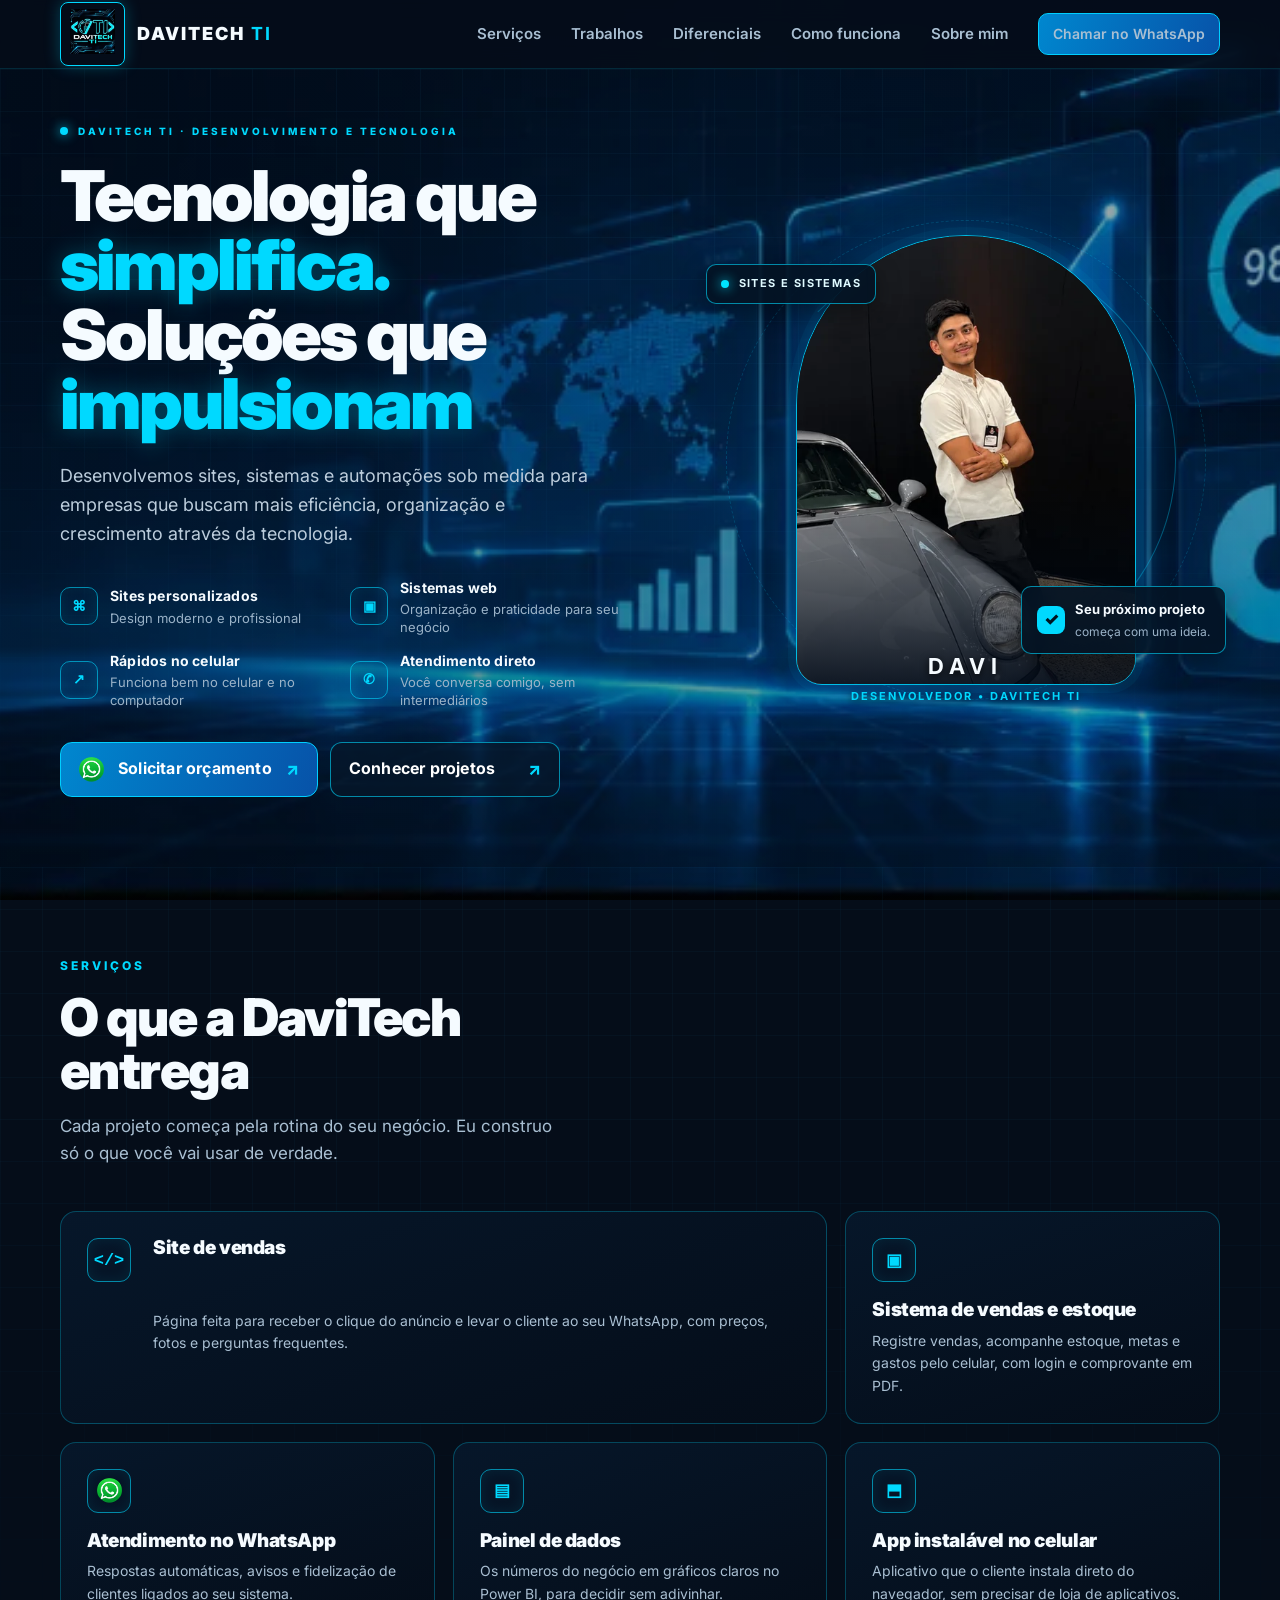
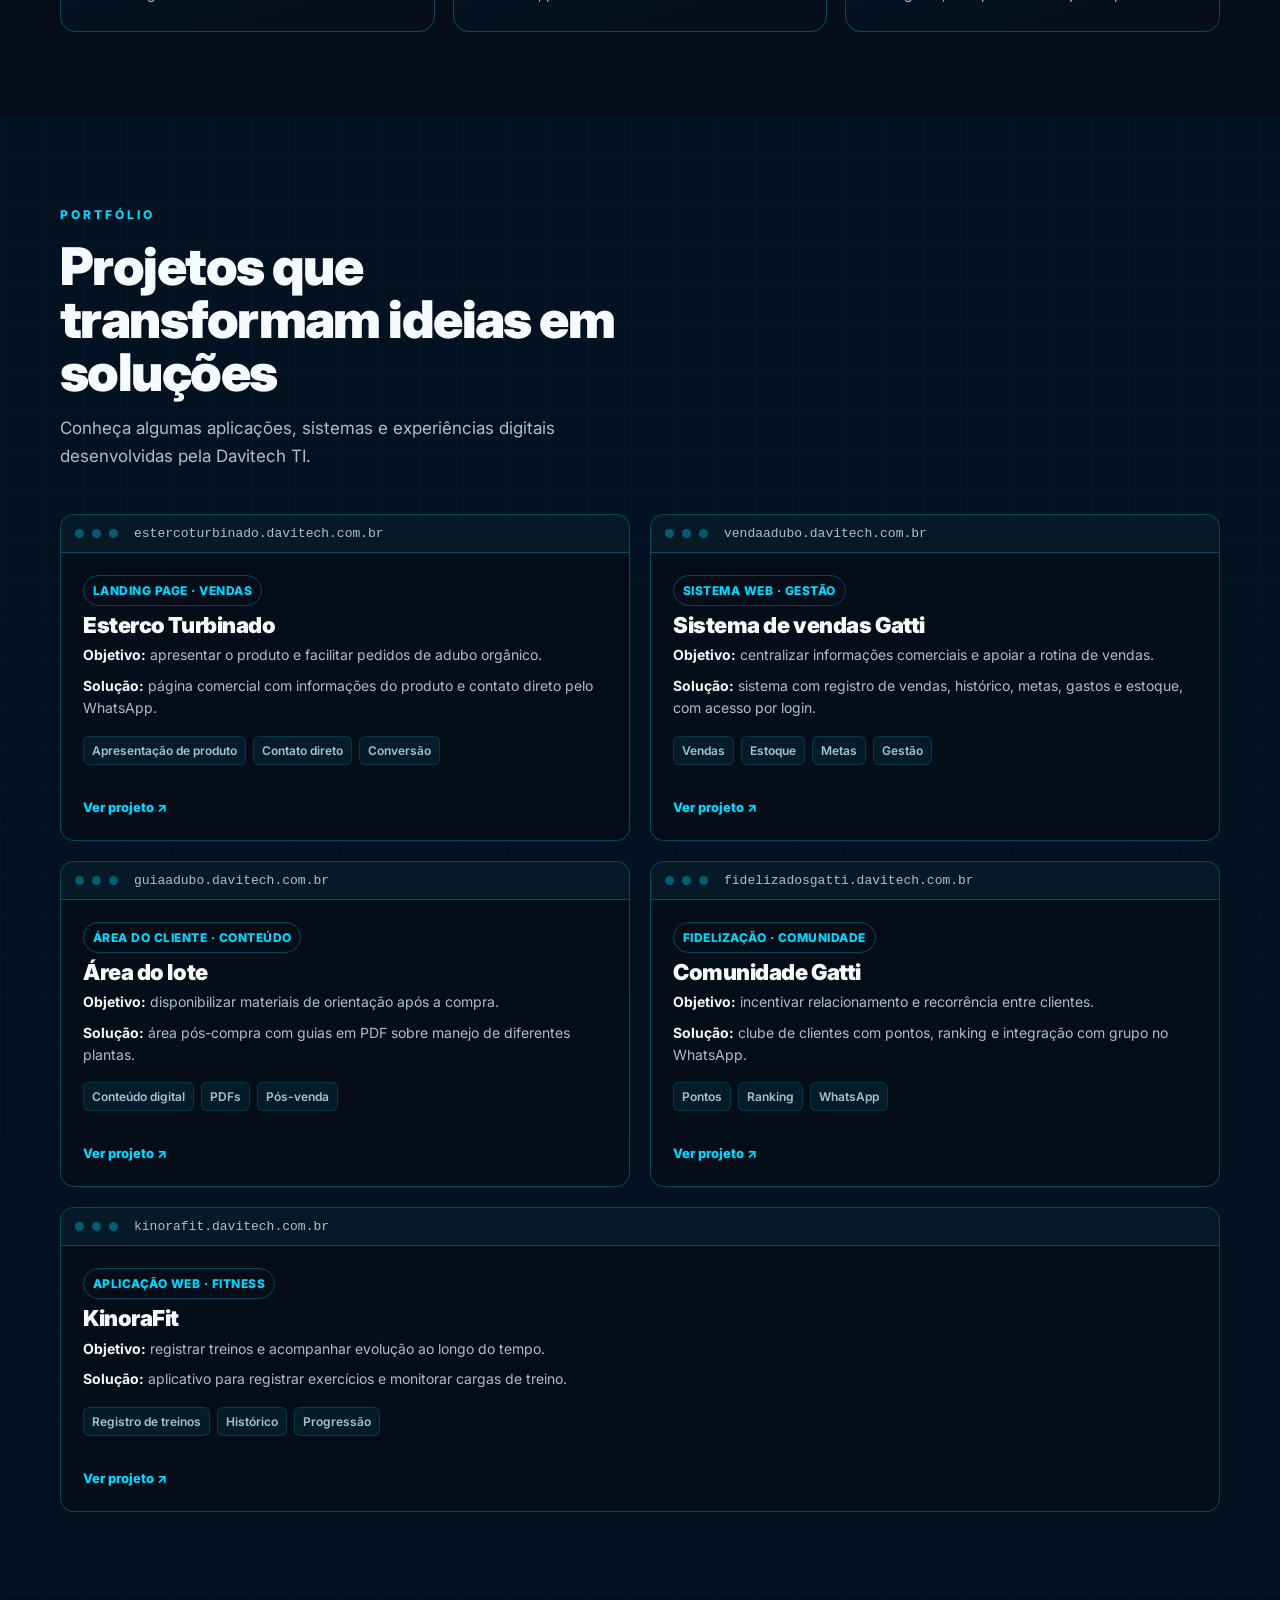
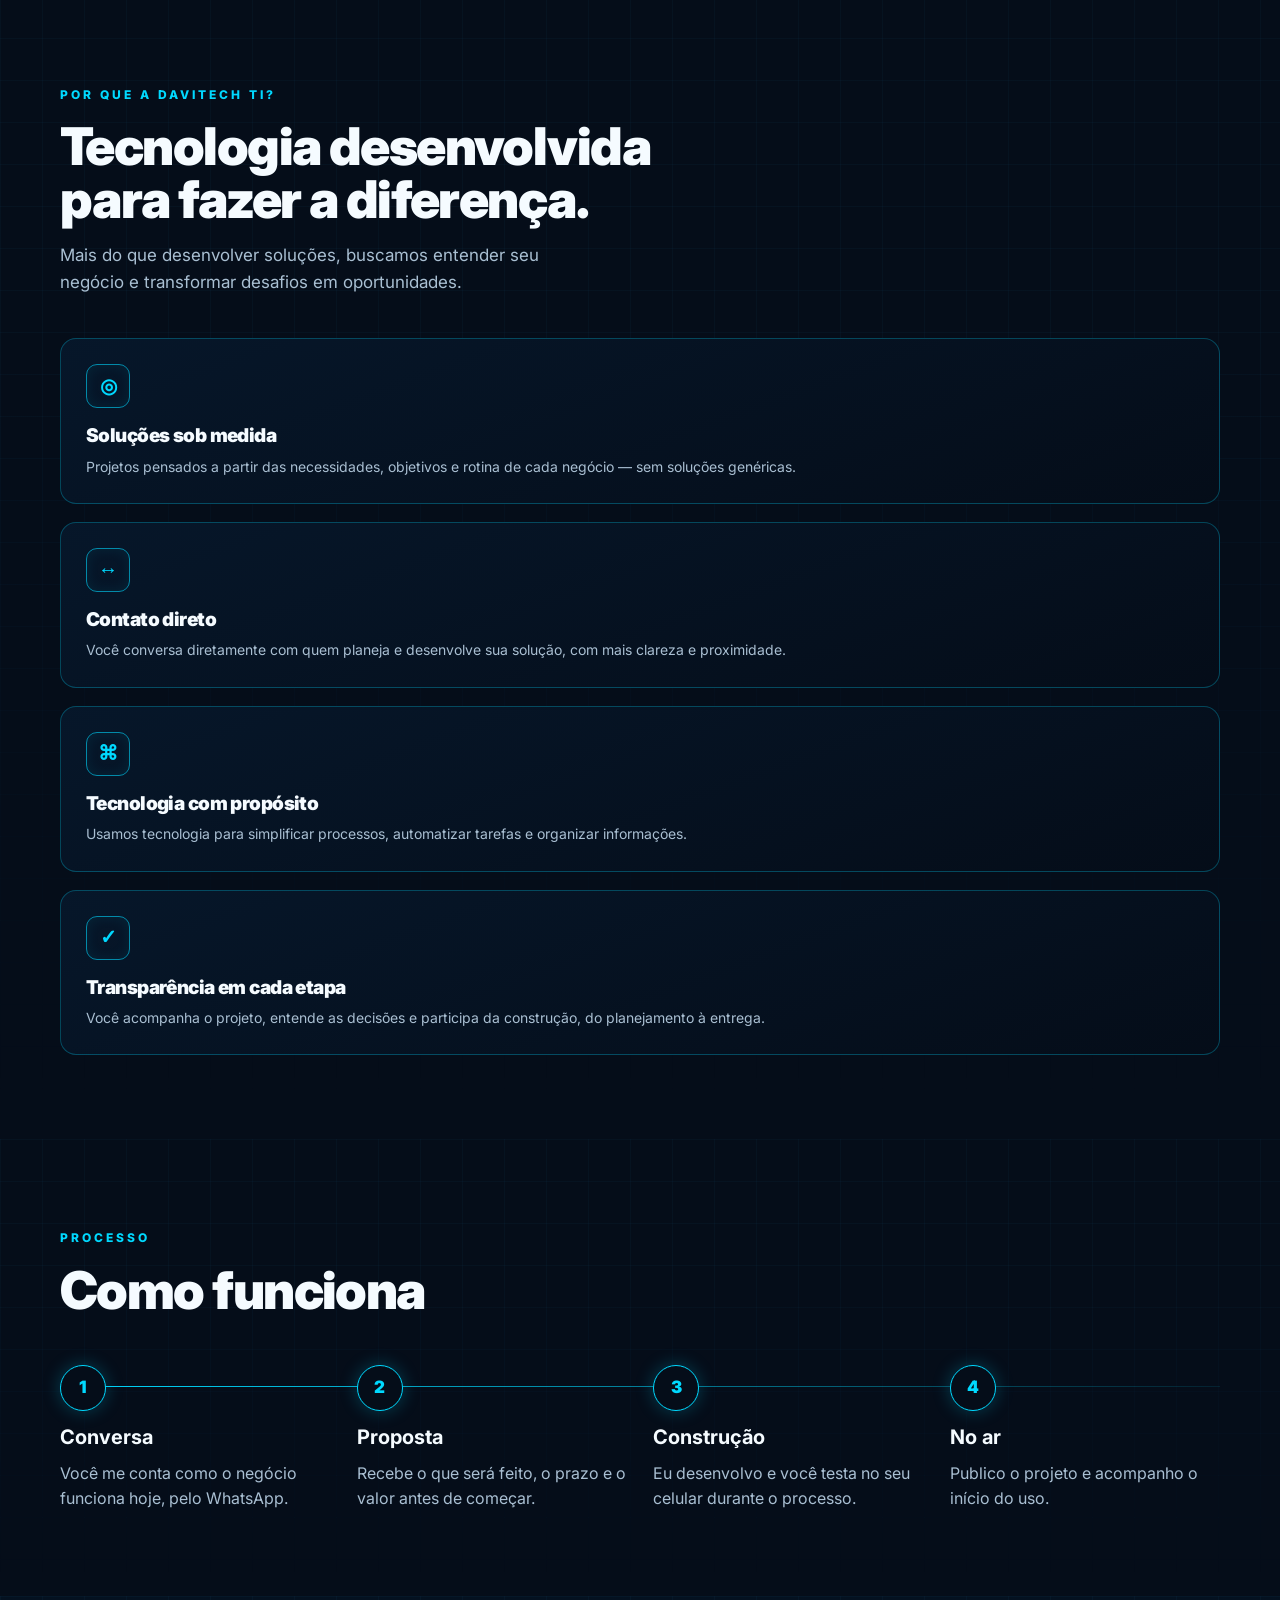
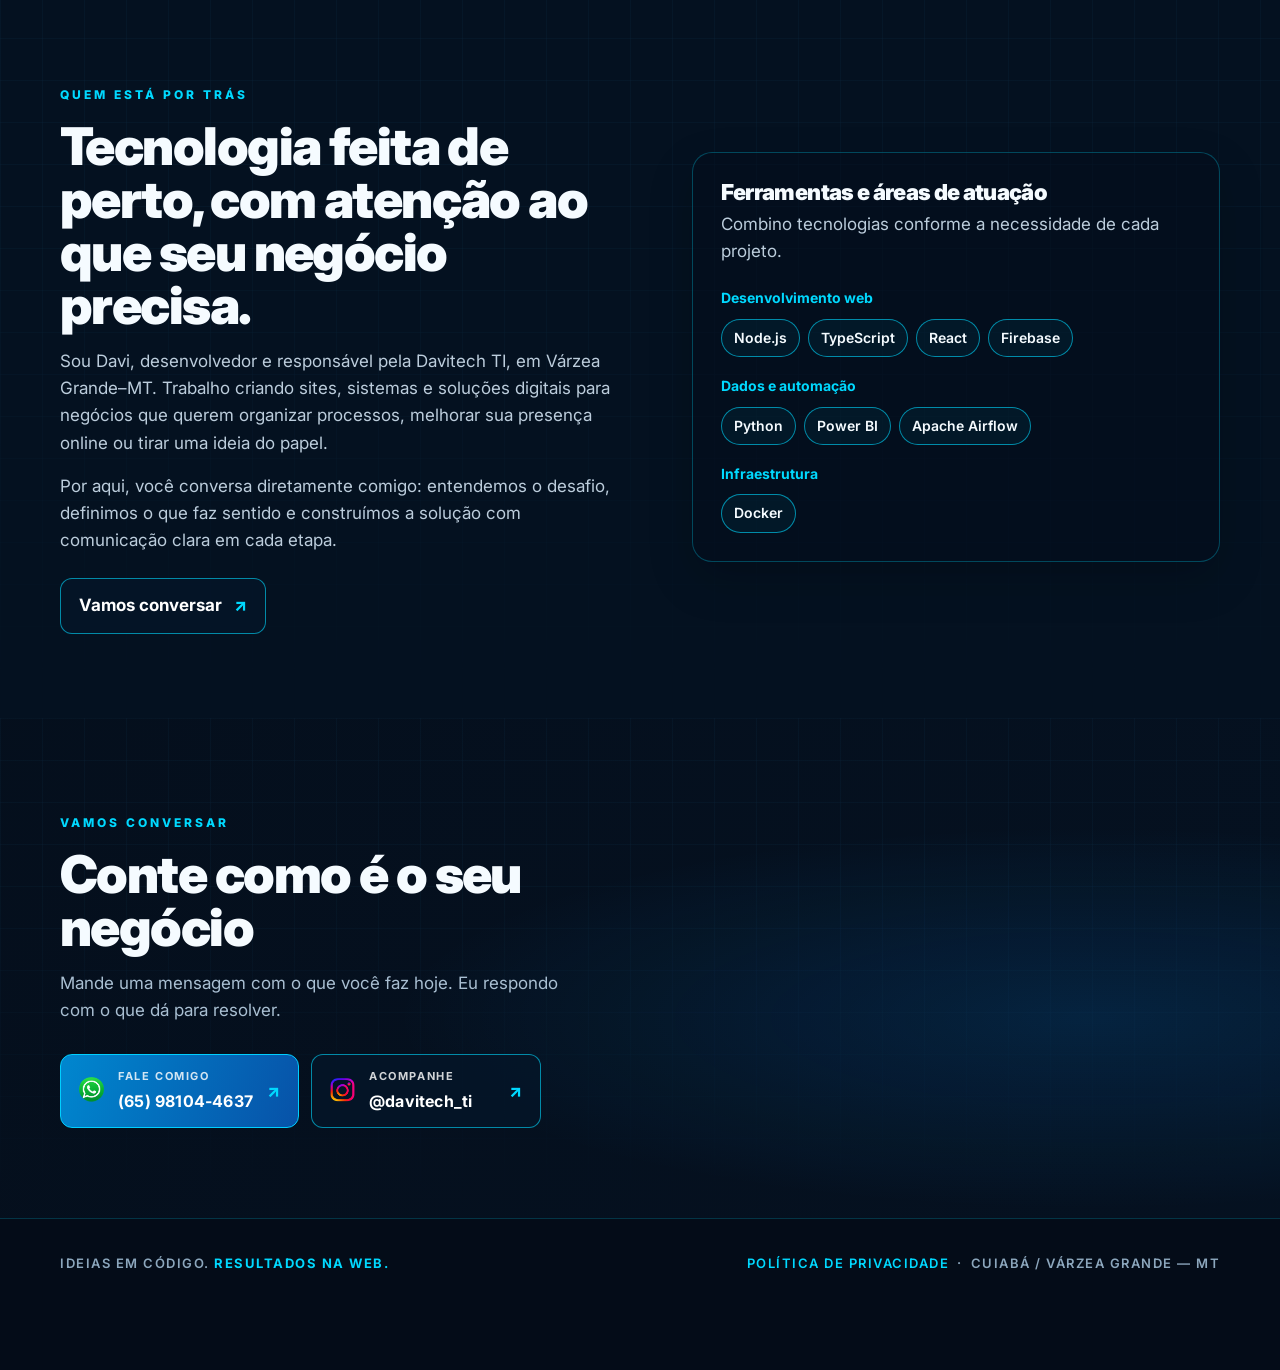
==== commit dc8a6136: "várias auterações" ====
--- a/index.html
+++ b/index.html
@@ -4,17 +4,28 @@
 <head>
   <meta charset="utf-8">
   <meta name="viewport" content="width=device-width, initial-scale=1">
-  <title>DaviTech TI | Sites e sistemas web em Cuiabá e Várzea Grande</title>
+  <title>Davitech TI | Sites, sistemas e automações em Cuiabá e Várzea Grande</title>
   <meta name="description"
-    content="Desenvolvimento de sites, sistemas e aplicações web para pequenos negócios de Cuiabá, Várzea Grande e região. Fale direto com o Davi pelo WhatsApp.">
+    content="Desenvolvimento de sites, sistemas e automações sob medida para negócios em Cuiabá, Várzea Grande e região. Atendimento direto pelo WhatsApp.">
   <meta name="theme-color" content="#061323">
+  <meta name="robots" content="index, follow">
   <link rel="canonical" href="https://davitech.com.br/">
   <meta property="og:type" content="website">
   <meta property="og:locale" content="pt_BR">
-  <meta property="og:title" content="DaviTech TI | Ideias que se transformam em soluções digitais">
-  <meta property="og:description" content="Sites, sistemas e aplicações web para levar seu negócio mais longe.">
+  <meta property="og:title" content="Davitech TI | Tecnologia que simplifica negócios">
+  <meta property="og:description" content="Sites, sistemas e automações sob medida para negócios de Cuiabá, Várzea Grande e região.">
   <meta property="og:url" content="https://davitech.com.br/">
-  <link rel="icon" href="img/logo.jpeg">
+  <meta property="og:site_name" content="Davitech TI">
+  <meta property="og:image" content="https://davitech.com.br/img/dashboard-tech.jpg">
+  <meta property="og:image:type" content="image/jpeg">
+  <meta property="og:image:width" content="665">
+  <meta property="og:image:height" content="367">
+  <meta property="og:image:alt" content="Tecnologia e painel digital representando soluções da Davitech TI">
+  <meta name="twitter:card" content="summary_large_image">
+  <meta name="twitter:title" content="Davitech TI | Tecnologia que simplifica negócios">
+  <meta name="twitter:description" content="Sites, sistemas e automações sob medida para negócios.">
+  <meta name="twitter:image" content="https://davitech.com.br/img/dashboard-tech.jpg">
+  <link rel="icon" type="image/png" href="img/favicon.png">
 
   <link rel="preconnect" href="https://fonts.googleapis.com">
   <link rel="preconnect" href="https://fonts.gstatic.com" crossorigin>
@@ -28,20 +39,6 @@
   Lembre de avisar os visitantes (LGPD) numa página de privacidade.
 -->
 
-<style>
-  body {
-    margin: 0;
-    background: linear-gradient(rgba(3, 12, 25, .68), rgba(3, 12, 25, .76)), url("img/dashboard-tech.png") center center / cover fixed no-repeat;
-    background-color: var(--bg);
-    color: var(--branco);
-    font-family: var(--fonte);
-    font-size: 17px;
-    line-height: 1.6;
-    -webkit-font-smoothing: antialiased;
-    overflow-x: hidden
-}
-</style>
-
 </head>
 
 <body>
@@ -49,10 +46,11 @@
   <header class="topo">
     <div class="wrap">
       <a class="marca" href="#inicio" aria-label="DaviTech TI, início"><span class="marca-sinal"><img
-            src="img/logo.jpeg" alt="DaviTech TI" width="45" height="45"></span><span>DAVITECH <b>TI</b></span></a>
+            src="img/logo.webp" alt="Davitech TI" width="45" height="45"></span><span>DAVITECH <b>TI</b></span></a>
       <nav class="menu" id="menu-principal" aria-label="Principal">
         <a class="l" href="#servicos">Serviços</a>
         <a class="l" href="#trabalhos">Trabalhos</a>
+        <a class="l" href="#diferenciais">Diferenciais</a>
         <a class="l" href="#como">Como funciona</a>
         <a class="l" href="#sobre">Sobre mim</a>
         <a class="btn principal mini" data-wa href="https://wa.me/5565981044637" target="_blank" rel="noopener">Chamar
@@ -79,7 +77,7 @@
           <p class="intro">Desenvolvemos sites, sistemas e automações sob medida para empresas que buscam mais 
             eficiência, organização e crescimento através da tecnologia.</p>
           <ul class="pontos">
-            <li><span class="ico">&lt;/&gt;</span><span><b>Sites personalizados</b><span>Design moderno e profissional</span></span></li>
+            <li><span class="ico">⌘</span><span><b>Sites personalizados</b><span>Design moderno e profissional</span></span></li>
             <li><span class="ico">▣</span><span><b>Sistemas web</b><span>Organização e praticidade para seu
                   negócio</span></span></li>
             <li><span class="ico">↗</span><span><b>Rápidos no celular</b><span>Funciona bem no celular e no
@@ -89,7 +87,7 @@
           </ul>
           <div class="acoes">
             <a class="btn principal" data-wa href="https://wa.me/5565981044637" target="_blank" rel="noopener"><img
-                src="img/whats.png" alt="WhatsApp" width="25" height="25"><span><strong>Solicitar orçamento</strong></span><b class="seta">↗</b></a>
+                src="img/whats.webp" alt="WhatsApp" width="25" height="25"><span><strong>Solicitar orçamento</strong></span><b class="seta">↗</b></a>
             <a class="btn secundario" href="#trabalhos"><span><strong>Conhecer projetos</strong></span><b class="seta">↗</b></a>
           </div>
         </div>
@@ -97,8 +95,8 @@
         <div class="retrato">
           <div class="orbita a"></div>
           <div class="orbita b"></div>
-          <div class="moldura"><img src="img/minha foto.jpeg" alt="Davi, fundador da DaviTech TI" width="540"
-              height="675"></div>
+          <div class="moldura"><img src="img/minha-foto.webp" alt="Davi, fundador da Davitech TI" width="540"
+              height="675" fetchpriority="high"></div>
           <div class="flutua um"><span class="pulso"></span>SITES E SISTEMAS</div>
           <div class="flutua dois"><span class="ok">✓</span><span><b>Seu próximo projeto</b><small>começa com uma
                 ideia.</small></span></div>
@@ -111,84 +109,113 @@
     <section id="servicos" class="bloco grade">
       <div class="wrap">
         <span class="rotulo">SERVIÇOS</span>
-        <h2 class="titulo">Soluções digitais para desafios reais</h2>
-        <p class="sub">Tecnologia pensada para a rotina da sua empresa: da presença digital à automatização de processos.</p>
+        <h2 class="titulo">O que a DaviTech entrega</h2>
+        <p class="sub">Cada projeto começa pela rotina do seu negócio. Eu construo só o que você vai usar de verdade.
+        </p>
         <div class="servicos">
           <article class="servico destaque"><span class="ico">&lt;/&gt;</span>
-            <h3>Sites e landing pages</h3>
-            <p>Sites institucionais e páginas de vendas para apresentar seu negócio, divulgar serviços e transformar visitantes em oportunidades de contato.</p>
+            <h3>Site de vendas</h3>
+            <p>Página feita para receber o clique do anúncio e levar o cliente ao seu WhatsApp, com preços, fotos e
+              perguntas frequentes.</p>
           </article>
           <article class="servico"><span class="ico">▣</span>
-            <h3>Sistemas personalizados</h3>
-            <p>Soluções web para organizar vendas, estoque, metas, cadastros e processos de acordo com a necessidade da sua empresa.</p>
-          </article>
-          <article class="servico"><span class="ico"><img src="img/whats.png" alt="WhatsApp" width="25"
+            <h3>Sistema de vendas e estoque</h3>
+            <p>Registre vendas, acompanhe estoque, metas e gastos pelo celular, com login e comprovante em PDF.</p>
+          </article>
+          <article class="servico"><span class="ico"><img src="img/whats.webp" alt="WhatsApp" width="25"
                 height="25"></span>
-            <h3>Automação e integrações</h3>
-            <p>Automatize tarefas repetitivas, conecte ferramentas e facilite o atendimento com integrações e recursos de WhatsApp.</p>
+            <h3>Atendimento no WhatsApp</h3>
+            <p>Respostas automáticas, avisos e fidelização de clientes ligados ao seu sistema.</p>
           </article>
           <article class="servico"><span class="ico">▤</span>
-            <h3>Dashboards e dados</h3>
-            <p>Transforme informações do negócio em indicadores e gráficos claros para acompanhar resultados e tomar decisões.</p>
+            <h3>Painel de dados</h3>
+            <p>Os números do negócio em gráficos claros no Power BI, para decidir sem adivinhar.</p>
           </article>
           <article class="servico"><span class="ico">⬒</span>
-            <h3>Aplicações web e PWA</h3>
-            <p>Aplicações acessíveis pelo navegador e adaptadas ao celular, com opção de instalação na tela inicial.</p>
-          </article>
-        </div>
-        <div class="servicos-cta">
-          <p>Tem uma necessidade específica? Vamos encontrar a solução ideal para o seu negócio.</p>
-          <a class="btn principal" data-wa href="https://wa.me/5565981044637" target="_blank" rel="noopener">Conversar sobre meu projeto <b class="seta">↗</b></a>
-        </div>
-      </div>
-    </section>
-
-    <!-- TRABALHOS -->
+            <h3>App instalável no celular</h3>
+            <p>Aplicativo que o cliente instala direto do navegador, sem precisar de loja de aplicativos.</p>
+          </article>
+        </div>
+      </div>
+    </section>
+
+    <!-- PORTFÓLIO -->
     <section id="trabalhos" class="bloco alt grade">
       <div class="wrap">
-        <span class="rotulo">PROJETOS NO AR</span>
-        <h2 class="titulo">Trabalhos reais, abertos para você conferir</h2>
-        <div class="trabalhos" id="trabalhos">
+        <span class="rotulo">PORTFÓLIO</span>
+        <h2 class="titulo">Projetos que transformam ideias em soluções</h2>
+        <p class="sub">Conheça algumas aplicações, sistemas e experiências digitais desenvolvidas pela Davitech TI.</p>
+        <div class="trabalhos">
           <article class="janela">
             <div class="barra"><i></i><i></i><i></i><span>estercoturbinado.davitech.com.br</span></div>
             <div class="corpo">
+              <span class="case-categoria">Landing page · Vendas</span>
               <h3>Esterco Turbinado</h3>
-              <p>Página de venda de adubo orgânico, com pedido direto pelo WhatsApp.</p><a class="abrir"
-                href="https://estercoturbinado.davitech.com.br" target="_blank" rel="noopener">Abrir site ↗</a>
+              <p><b>Objetivo:</b> apresentar o produto e facilitar pedidos de adubo orgânico.</p>
+              <p><b>Solução:</b> página comercial com informações do produto e contato direto pelo WhatsApp.</p>
+              <ul class="case-tags"><li>Apresentação de produto</li><li>Contato direto</li><li>Conversão</li></ul>
+              <a class="abrir" href="https://estercoturbinado.davitech.com.br" target="_blank" rel="noopener">Ver projeto ↗</a>
             </div>
           </article>
           <article class="janela">
             <div class="barra"><i></i><i></i><i></i><span>vendaadubo.davitech.com.br</span></div>
             <div class="corpo">
+              <span class="case-categoria">Sistema web · Gestão</span>
               <h3>Sistema de vendas Gatti</h3>
-              <p>Vendas, histórico, metas, gastos e estoque, com acesso por login.</p><a class="abrir"
-                href="https://vendaadubo.davitech.com.br" target="_blank" rel="noopener">Abrir site ↗</a>
+              <p><b>Objetivo:</b> centralizar informações comerciais e apoiar a rotina de vendas.</p>
+              <p><b>Solução:</b> sistema com registro de vendas, histórico, metas, gastos e estoque, com acesso por login.</p>
+              <ul class="case-tags"><li>Vendas</li><li>Estoque</li><li>Metas</li><li>Gestão</li></ul>
+              <a class="abrir" href="https://vendaadubo.davitech.com.br" target="_blank" rel="noopener">Ver projeto ↗</a>
             </div>
           </article>
           <article class="janela">
             <div class="barra"><i></i><i></i><i></i><span>guiaadubo.davitech.com.br</span></div>
             <div class="corpo">
+              <span class="case-categoria">Área do cliente · Conteúdo</span>
               <h3>Área do lote</h3>
-              <p>Página pós-compra com guias em PDF de manejo para cada planta.</p><a class="abrir"
-                href="https://guiaadubo.davitech.com.br" target="_blank" rel="noopener">Abrir site ↗</a>
+              <p><b>Objetivo:</b> disponibilizar materiais de orientação após a compra.</p>
+              <p><b>Solução:</b> área pós-compra com guias em PDF sobre manejo de diferentes plantas.</p>
+              <ul class="case-tags"><li>Conteúdo digital</li><li>PDFs</li><li>Pós-venda</li></ul>
+              <a class="abrir" href="https://guiaadubo.davitech.com.br" target="_blank" rel="noopener">Ver projeto ↗</a>
             </div>
           </article>
           <article class="janela">
             <div class="barra"><i></i><i></i><i></i><span>fidelizadosgatti.davitech.com.br</span></div>
             <div class="corpo">
+              <span class="case-categoria">Fidelização · Comunidade</span>
               <h3>Comunidade Gatti</h3>
-              <p>Clube de clientes com pontos, ranking e grupo no WhatsApp.</p><a class="abrir"
-                href="https://fidelizadosgatti.davitech.com.br" target="_blank" rel="noopener">Abrir site ↗</a>
+              <p><b>Objetivo:</b> incentivar relacionamento e recorrência entre clientes.</p>
+              <p><b>Solução:</b> clube de clientes com pontos, ranking e integração com grupo no WhatsApp.</p>
+              <ul class="case-tags"><li>Pontos</li><li>Ranking</li><li>WhatsApp</li></ul>
+              <a class="abrir" href="https://fidelizadosgatti.davitech.com.br" target="_blank" rel="noopener">Ver projeto ↗</a>
             </div>
           </article>
           <article class="janela">
             <div class="barra"><i></i><i></i><i></i><span>kinorafit.davitech.com.br</span></div>
             <div class="corpo">
+              <span class="case-categoria">Aplicação web · Fitness</span>
               <h3>KinoraFit</h3>
-              <p>Aplicativo para registrar treinos e acompanhar a evolução de carga.</p><a class="abrir"
-                href="https://kinorafit.davitech.com.br" target="_blank" rel="noopener">Abrir site ↗</a>
+              <p><b>Objetivo:</b> registrar treinos e acompanhar evolução ao longo do tempo.</p>
+              <p><b>Solução:</b> aplicativo para registrar exercícios e monitorar cargas de treino.</p>
+              <ul class="case-tags"><li>Registro de treinos</li><li>Histórico</li><li>Progressão</li></ul>
+              <a class="abrir" href="https://kinorafit.davitech.com.br" target="_blank" rel="noopener">Ver projeto ↗</a>
             </div>
           </article>
+        </div>
+      </div>
+    </section>
+
+    <!-- DIFERENCIAIS -->
+    <section id="diferenciais" class="bloco grade">
+      <div class="wrap">
+        <span class="rotulo">POR QUE A DAVITECH TI?</span>
+        <h2 class="titulo">Tecnologia desenvolvida para fazer a diferença.</h2>
+        <p class="sub">Mais do que desenvolver soluções, buscamos entender seu negócio e transformar desafios em oportunidades.</p>
+        <div class="diferenciais">
+          <article class="diferencial"><span class="ico" aria-hidden="true">◎</span><h3>Soluções sob medida</h3><p>Projetos pensados a partir das necessidades, objetivos e rotina de cada negócio — sem soluções genéricas.</p></article>
+          <article class="diferencial"><span class="ico" aria-hidden="true">↔</span><h3>Contato direto</h3><p>Você conversa diretamente com quem planeja e desenvolve sua solução, com mais clareza e proximidade.</p></article>
+          <article class="diferencial"><span class="ico" aria-hidden="true">⌘</span><h3>Tecnologia com propósito</h3><p>Usamos tecnologia para simplificar processos, automatizar tarefas e organizar informações.</p></article>
+          <article class="diferencial"><span class="ico" aria-hidden="true">✓</span><h3>Transparência em cada etapa</h3><p>Você acompanha o projeto, entende as decisões e participa da construção, do planejamento à entrega.</p></article>
         </div>
       </div>
     </section>
@@ -210,21 +237,22 @@
     <!-- SOBRE -->
     <section id="sobre" class="bloco alt grade">
       <div class="wrap sobre">
-        <div>
-          <span class="rotulo">QUEM FAZ</span>
-          <h2 class="titulo">Você fala direto comigo</h2>
-          <p>Sou o Davi, de Várzea Grande. Desenvolvo sites e sistemas para clientes reais.</p>
-        </div>
-        <ul class="tec" aria-label="Tecnologias que uso">
-          <li>Node.js</li>
-          <li>TypeScript</li>
-          <li>React</li>
-          <li>Firebase</li>
-          <li>Python</li>
-          <li>Power BI</li>
-          <li>Apache Airflow</li>
-          <li>Docker</li>
-        </ul>
+        <div class="sobre-texto">
+          <span class="rotulo">QUEM ESTÁ POR TRÁS</span>
+          <h2 class="titulo">Tecnologia feita de perto, com atenção ao que seu negócio precisa.</h2>
+          <p>Sou Davi, desenvolvedor e responsável pela Davitech TI, em Várzea Grande–MT. Trabalho criando sites, sistemas e soluções digitais para negócios que querem organizar processos, melhorar sua presença online ou tirar uma ideia do papel.</p>
+          <p>Por aqui, você conversa diretamente comigo: entendemos o desafio, definimos o que faz sentido e construímos a solução com comunicação clara em cada etapa.</p>
+          <a class="btn secundario sobre-cta" href="https://wa.me/5565981044637?text=Olá%2C%20Davi!%20Quero%20conhecer%20melhor%20seu%20trabalho." target="_blank" rel="noopener">Vamos conversar <b class="seta">↗</b></a>
+        </div>
+        <div class="sobre-capacidades">
+          <h3>Ferramentas e áreas de atuação</h3>
+          <p>Combino tecnologias conforme a necessidade de cada projeto.</p>
+          <div class="tec-grupos">
+            <div class="tec-grupo"><b>Desenvolvimento web</b><ul class="tec" aria-label="Tecnologias de desenvolvimento web"><li>Node.js</li><li>TypeScript</li><li>React</li><li>Firebase</li></ul></div>
+            <div class="tec-grupo"><b>Dados e automação</b><ul class="tec" aria-label="Tecnologias de dados e automação"><li>Python</li><li>Power BI</li><li>Apache Airflow</li></ul></div>
+            <div class="tec-grupo"><b>Infraestrutura</b><ul class="tec" aria-label="Tecnologias de infraestrutura"><li>Docker</li></ul></div>
+          </div>
+        </div>
       </div>
     </section>
 
@@ -236,10 +264,10 @@
         <p class="sub">Mande uma mensagem com o que você faz hoje. Eu respondo com o que dá para resolver.</p>
         <div class="acoes">
           <a class="btn principal" data-wa href="https://wa.me/5565981044637" target="_blank" rel="noopener"><span
-              class="ic"><img src="img/whats.png" alt="WhatsApp" width="25" height="25"></span><span><small>FALE
+              class="ic"><img src="img/whats.webp" alt="WhatsApp" width="25" height="25"></span><span><small>FALE
                 COMIGO</small><strong>(65) 98104-4637</strong></span><b class="seta">↗</b></a>
           <a class="btn secundario" href="https://instagram.com/davitech_ti" target="_blank" rel="noopener"><span
-              class="ic"><img src="img/insta.png" alt="Instagram" width="25"
+              class="ic"><img src="img/insta.webp" alt="Instagram" width="25"
                 height="25"></span><span><small>ACOMPANHE</small><strong>@davitech_ti</strong></span><b
               class="seta">↗</b></a>
         </div>
@@ -250,12 +278,16 @@
   <footer>
     <div class="wrap">
       <span>IDEIAS EM CÓDIGO. <b>RESULTADOS NA WEB.</b></span>
-      <span>CUIABÁ / VÁRZEA GRANDE — MT</span>
+      <span class="rodape-links">
+        <button class="abrir-politica" type="button" aria-haspopup="dialog">POLÍTICA DE PRIVACIDADE</button>
+        <span aria-hidden="true">·</span>
+        <span>CUIABÁ / VÁRZEA GRANDE — MT</span>
+      </span>
     </div>
   </footer>
 
   <div class="fixo"><a class="btn principal" data-wa href="https://wa.me/5565981044637" target="_blank"
-      rel="noopener"><img src="img/whats.png" alt="WhatsApp" width="25" height="25">Chamar no WhatsApp</a></div>
+      rel="noopener" aria-label="Solicitar orçamento pelo WhatsApp"><img src="img/whats.webp" alt="" width="22" height="22">Solicitar orçamento</a></div>
 
   <script>
     // Mensagem que já vem escrita no WhatsApp do cliente.
@@ -309,6 +341,60 @@
         botaoMenu.setAttribute('aria-expanded', 'false');
         botaoMenu.setAttribute('aria-label', 'Abrir menu');
       }
+
+      if (event.key === 'Escape') fecharPolitica();
+    });
+
+    function fecharPolitica() {
+      const modal = document.querySelector('.modal-politica');
+      if (!modal) return;
+      modal.hidden = true;
+      document.body.style.overflow = '';
+      document.querySelector('.abrir-politica')?.focus();
+    }
+
+    const conteudoPolitica = `
+      <div class="modal-politica" role="dialog" aria-modal="true" aria-labelledby="titulo-politica" hidden>
+        <div class="janela-politica">
+          <h2 id="titulo-politica">Política de Privacidade</h2>
+          <p><strong>Última atualização:</strong> 19 de novembro de 2026.</p>
+          <p>Esta Política explica como a Davitech TI trata informações no site institucional e no aplicativo interno Davitech TI Backup.</p>
+
+          <h3>Responsável pelo tratamento</h3>
+          <p>Davitech TI, sob responsabilidade de Davi, em Várzea Grande — MT. Contato pelo WhatsApp (65) 98104-4637.</p>
+
+          <h3>Informações tratadas</h3>
+          <p>O aplicativo pode armazenar bases internas, dados de projetos, contatos inseridos pelo responsável e informações técnicas de autenticação.</p>
+
+          <h3>Google Drive e armazenamento</h3>
+          <p>O Davitech TI Backup usa o Rclone para enviar cópias de segurança para uma conta Google configurada pelo responsável. Os arquivos são criptografados antes do envio e não são vendidos nem usados para publicidade.</p>
+
+          <h3>Retenção e segurança</h3>
+          <p>O sistema mantém rotinas localmente configuradas de cópias diárias, semanais e mensais. Credenciais e senhas devem permanecer protegidas pelo responsável.</p>
+
+          <h3>Direitos e solicitações</h3>
+          <p>Solicitações sobre dados pessoais podem ser enviadas pelo contato informado nesta política.</p>
+
+          <button class="fechar-politica" type="button">Fechar</button>
+        </div>
+      </div>
+    `;
+
+    document.body.insertAdjacentHTML('beforeend', conteudoPolitica);
+
+    const modalPolitica = document.querySelector('.modal-politica');
+    const botaoPolitica = document.querySelector('.abrir-politica');
+
+    botaoPolitica.addEventListener('click', function () {
+      modalPolitica.hidden = false;
+      document.body.style.overflow = 'hidden';
+      modalPolitica.querySelector('.fechar-politica').focus();
+    });
+
+    modalPolitica.querySelector('.fechar-politica').addEventListener('click', fecharPolitica);
+
+    modalPolitica.addEventListener('click', function (event) {
+      if (event.target === modalPolitica) fecharPolitica();
     });
   </script>
 </body>
--- a/css/style.css
+++ b/css/style.css
@@ -14,7 +14,32 @@
     box-sizing: border-box
 }
 
+body {
+    margin: 0;
+    position: relative;
+    isolation: isolate;
+    background: transparent;
+    color: var(--branco);
+    font-family: var(--fonte);
+    font-size: 17px;
+    line-height: 1.6;
+    -webkit-font-smoothing: antialiased;
+    overflow-x: hidden
+}
+
+body::before {
+    content: "";
+    position: fixed;
+    inset: 0;
+    z-index: -1;
+    background:
+        linear-gradient(rgba(3, 8, 13, .20), rgba(3, 8, 13, .20)),
+        url("../img/dashboard-tech.webp") center center / cover no-repeat;
+    pointer-events: none
+}
+
 html {
+    background: var(--bg);
     scroll-behavior: smooth;
     scroll-padding-top: 76px
 }
@@ -199,7 +224,7 @@
     padding: 54px 0 70px;
     position: relative;
     overflow: hidden;
-    background: linear-gradient(90deg, rgba(3, 12, 25, .48) 0%, rgba(3, 12, 25, .28) 55%, rgba(3, 12, 25, .12) 100%)
+    background: linear-gradient(80deg, rgba(3, 12, 25, .35) 8%, rgba(3, 12, 25, .18) 100%, rgba(3, 12, 25, .09) 80%)
 }
 
 .hero-grid {
@@ -463,7 +488,7 @@
 }
 
 .titulo {
-    font-size: clamp(32px, 4.6vw, 52px);
+    font-size: clamp(28px, 4.6vw, 52px);
     max-width: 17ch
 }
 
@@ -512,14 +537,14 @@
 }
 
 .servico h3 {
-    font-size: 22px;
+    font-size: 19px;
     letter-spacing: -.02em;
     margin-bottom: 10px
 }
 
 .servico p {
     color: var(--suave);
-    font-size: 16px
+    font-size: 14px
 }
 
 .servico.destaque {
@@ -533,27 +558,6 @@
 .servico.destaque .ico {
     margin: 0;
     grid-row: span 2
-}
-
-.servicos-cta {
-    display: flex;
-    align-items: center;
-    justify-content: space-between;
-    gap: 24px;
-    margin-top: 28px;
-    padding: 22px 26px;
-    border: 1px solid var(--borda);
-    border-radius: 16px;
-    background: rgba(7, 24, 44, .65)
-}
-
-.servicos-cta p {
-    color: var(--suave);
-    max-width: 48ch
-}
-
-.servicos-cta .btn {
-    flex-shrink: 0
 }
 
 /* trabalhos: janelas de navegador */
@@ -619,7 +623,7 @@
 
 .janela p {
     color: var(--suave);
-    font-size: 16px
+    font-size: 14px
 }
 
 .janela a.abrir {
@@ -628,7 +632,7 @@
     color: var(--ciano);
     font-weight: 800;
     text-decoration: none;
-    font-size: 15px
+    font-size: 13px
 }
 
 .janela a.abrir:hover {
@@ -697,18 +701,59 @@
     display: block
 }
 
-/* sobre */
+
+/* ---------- sobre / apresentação ---------- */
 .sobre {
     display: grid;
-    grid-template-columns: 1fr 1fr;
-    gap: 44px;
+    grid-template-columns: 1.05fr .95fr;
+    gap: 48px;
     align-items: center
+}
+
+.sobre-texto .titulo {
+    max-width: 19ch
 }
 
 .sobre p {
     color: #bccddc;
-    max-width: 46ch;
+    max-width: 52ch;
     margin-top: 16px
+}
+
+.sobre-cta {
+    display: inline-flex;
+    margin-top: 24px;
+    align-items: center;
+    gap: 12px
+}
+
+.sobre-capacidades {
+    padding: 28px;
+    border: 1px solid var(--borda);
+    border-radius: 20px;
+    background: rgba(4, 16, 30, .62);
+    box-shadow: 0 18px 45px rgba(0, 0, 0, .18)
+}
+
+.sobre-capacidades h3 {
+    font-size: 22px;
+    margin-bottom: 8px
+}
+
+.sobre-capacidades > p {
+    margin: 0 0 22px
+}
+
+.tec-grupos {
+    display: grid;
+    gap: 18px
+}
+
+.tec-grupo > b {
+    display: block;
+    color: var(--ciano);
+    font-size: 14px;
+    margin-bottom: 9px
 }
 
 .tec {
@@ -717,15 +762,15 @@
     padding: 0;
     display: flex;
     flex-wrap: wrap;
-    gap: 10px
+    gap: 8px
 }
 
 .tec li {
-    padding: 9px 16px;
+    padding: 7px 12px;
     border: 1px solid var(--borda-forte);
     border-radius: 999px;
     font-weight: 600;
-    font-size: 15px;
+    font-size: 14px;
     background: rgba(0, 217, 255, .05)
 }
 
@@ -747,22 +792,108 @@
 
 footer {
     border-top: 1px solid rgba(0, 217, 255, .2);
-    padding: 26px 0 96px;
+    padding: 34px 0 96px;
     color: #8ca7bd;
+    background: rgba(5, 13, 25, .82);
     font-size: 13px;
     letter-spacing: 1.5px;
     font-weight: 600
 }
 
 footer .wrap {
-    display: flex;
-    flex-wrap: wrap;
-    justify-content: space-between;
-    gap: 10px
+    display: grid;
+    grid-template-columns: 1fr auto;
+    align-items: center;
+    gap: 18px
 }
 
 footer b {
     color: var(--ciano)
+}
+
+footer .rodape-links {
+    display: flex;
+    align-items: center;
+    justify-content: flex-end;
+    flex-wrap: wrap;
+    gap: 8px;
+    text-align: right
+}
+
+footer button.abrir-politica {
+    padding: 0;
+    border: 0;
+    background: none;
+    color: var(--ciano);
+    font: inherit;
+    letter-spacing: inherit;
+    cursor: pointer
+}
+
+footer button.abrir-politica:hover,
+footer a:hover {
+    text-decoration: underline;
+    text-underline-offset: 4px
+}
+
+.modal-politica {
+    position: fixed;
+    inset: 0;
+    z-index: 100;
+    display: grid;
+    place-items: center;
+    padding: 20px;
+    background: rgba(2, 8, 16, .82);
+    backdrop-filter: blur(10px)
+}
+
+.modal-politica[hidden] {
+    display: none
+}
+
+.modal-politica .janela-politica {
+    width: min(760px, 100%);
+    max-height: min(78vh, 720px);
+    overflow-y: auto;
+    padding: clamp(22px, 5vw, 42px);
+    border: 1px solid var(--borda-forte);
+    border-radius: 18px;
+    background: #07182c;
+    box-shadow: 0 24px 70px rgba(0, 0, 0, .45)
+}
+
+.modal-politica h2 {
+    margin-bottom: 18px;
+    color: var(--branco);
+    font-size: clamp(26px, 5vw, 38px)
+}
+
+.modal-politica h3 {
+    margin: 22px 0 8px;
+    color: var(--ciano);
+    font-size: 18px
+}
+
+.modal-politica p,
+.modal-politica li {
+    color: var(--suave);
+    line-height: 1.75
+}
+
+.modal-politica ul {
+    padding-left: 22px
+}
+
+.modal-politica .fechar-politica {
+    display: block;
+    margin: 26px 0 0 auto;
+    padding: 11px 18px;
+    border: 1px solid var(--borda-forte);
+    border-radius: 10px;
+    background: rgba(0, 217, 255, .08);
+    color: var(--branco);
+    font-weight: 800;
+    cursor: pointer
 }
 
 /* barra fixa no celular */
@@ -845,12 +976,23 @@
         height: 400px
     }
 
-    .servicos {
-        grid-template-columns: 1fr 1fr
+    .servicos,
+    .trabalhos,
+    .diferenciais {
+        grid-template-columns: 1fr
     }
 
     .servico.destaque {
-        grid-column: span 2
+        grid-column: auto;
+        display: block
+    }
+
+    .servico.destaque .ico {
+        margin: 0 0 18px
+    }
+
+    .janela:last-child:nth-child(odd) {
+        grid-column: auto
     }
 
     .passos {
@@ -865,85 +1007,56 @@
 
 @media (max-width:640px) {
     body {
-        font-size: 16px
+        font-size: 16px;
+        background: var(--bg);
+        background-image: none
+    }
+
+    body::before {
+        background-position: center top;
+        background-size: cover;
+        background-image:
+            linear-gradient(rgba(3, 8, 10, .10), rgba(3, 8, 10, .10)),
+            url("../img/dashboard-tech.webp")
     }
 
     section.bloco {
         padding: 60px 0
     }
 
-    .pontos {
-        grid-template-columns: 1fr
-    }
-
-    .acoes .btn {
-        flex: 1 1 100%
-    }
-
-    .servicos,
-    .trabalhos {
-        grid-template-columns: 1fr
-    }
-
-    .servicos-cta {
-        flex-direction: column;
-        align-items: stretch;
-        padding: 20px
-    }
-
-    .servicos-cta .btn {
-        font-size: 15px;
-        justify-content: center
-    }
-
-    .servico.destaque,
-    .janela:last-child:nth-child(odd) {
-        grid-column: auto
-    }
-
-    .servico.destaque {
-        display: block
-    }
-
-    .servico.destaque .ico {
-        margin-bottom: 18px
-    }
-
-    .passos {
-        grid-template-columns: 1fr
-    }
-
-    .topo .btn.mini {
-        display: none
-    }
-
-    .flutua.um {
-        left: 0;
-        top: 40px
-    }
-
-    .flutua.dois {
-        right: 0;
-        bottom: 50px
-    }
-
-    .fixo {
-        display: block;
-        position: fixed;
-        left: 0;
-        right: 0;
-        bottom: 0;
-        z-index: 40;
-        padding: 10px 14px calc(10px + env(safe-area-inset-bottom));
-        background: rgba(5, 13, 25, .96);
-        border-top: 1px solid var(--borda)
-    }
-
-    .fixo .btn {
-        width: 100%;
+    .hero {
+        background: linear-gradient(55deg, rgba(3, 12, 25, .12), rgba(3, 12, 25, .05) 80%, rgba(3, 12, 25, .02))
+    }
+
+    .alt {
+        background: rgba(7, 24, 44, .18)
+    }
+
+    .servico {
+        background: linear-gradient(160deg, rgba(7, 24, 44, .68), rgba(5, 13, 25, .68))
+    }
+
+    .sobre-capacidades {
+        background: rgba(4, 16, 30, .42)
+    }
+
+    .final {
+        background: radial-gradient(ellipse at 85% 60%, rgba(0, 145, 255, .08), transparent 45%), linear-gradient(120deg, rgba(6, 19, 35, .22), rgba(7, 24, 44, .22))
+    }
+
+    footer {
+        padding: 28px 0 112px;
+        text-align: center
+    }
+
+    footer .wrap {
+        grid-template-columns: 1fr;
+        justify-items: center
+    }
+
+    footer .rodape-links {
         justify-content: center;
-        padding: 15px;
-        font-size: 17px
+        text-align: center
     }
 }
 
@@ -1037,4 +1150,89 @@
     .menu-toggle.ativo span:nth-child(3) {
         transform: translateY(-8px) rotate(-45deg);
     }
-}+}
+/* Portfólio: apresentação dos cases */
+.case-categoria {
+    display: inline-flex;
+    align-self: flex-start;
+    padding: 5px 9px;
+    border: 1px solid var(--borda);
+    border-radius: 999px;
+    color: var(--ciano);
+    font-size: 12px;
+    font-weight: 800;
+    letter-spacing: .04em;
+    text-transform: uppercase
+}
+
+.janela .corpo p {
+    margin: 0
+}
+
+.janela .corpo p b {
+    color: var(--branco)
+}
+
+.case-tags {
+    display: flex;
+    flex-wrap: wrap;
+    gap: 7px;
+    list-style: none;
+    margin: 8px 0 12px;
+    padding: 0
+}
+
+.case-tags li {
+    padding: 4px 8px;
+    border-radius: 6px;
+    background: rgba(0, 217, 255, .07);
+    border: 1px solid rgba(0, 217, 255, .15);
+    color: var(--suave);
+    font-size: 12px;
+    font-weight: 600
+}
+
+/* Diferenciais */
+.diferenciais {
+    margin-top: 42px;
+    display: grid;
+    grid-template-columns: repeat(1, minmax(0, 1fr));
+    gap: 18px
+}
+
+.diferencial {
+    padding: 25px;
+    border: 1px solid var(--borda);
+    border-radius: 16px;
+    background: linear-gradient(160deg, rgba(7, 24, 44, .9), rgba(5, 13, 25, .9));
+    transition: border-color .25s, transform .25s
+}
+
+.diferencial:hover {
+    border-color: var(--borda-forte);
+    transform: translateY(-3px)
+}
+
+.diferencial .ico {
+    display: grid;
+    place-items: center;
+    width: 44px;
+    height: 44px;
+    margin-bottom: 18px;
+    border: 1px solid var(--borda-forte);
+    border-radius: 11px;
+    color: var(--ciano);
+    font: 700 20px ui-monospace, Menlo, Consolas, monospace;
+    box-shadow: inset 0 0 14px rgba(0, 217, 255, .08)
+}
+
+.diferencial h3 {
+    font-size: 19px;
+    margin-bottom: 10px
+}
+
+.diferencial p {
+    color: var(--suave);
+    font-size: 14px
+}
+
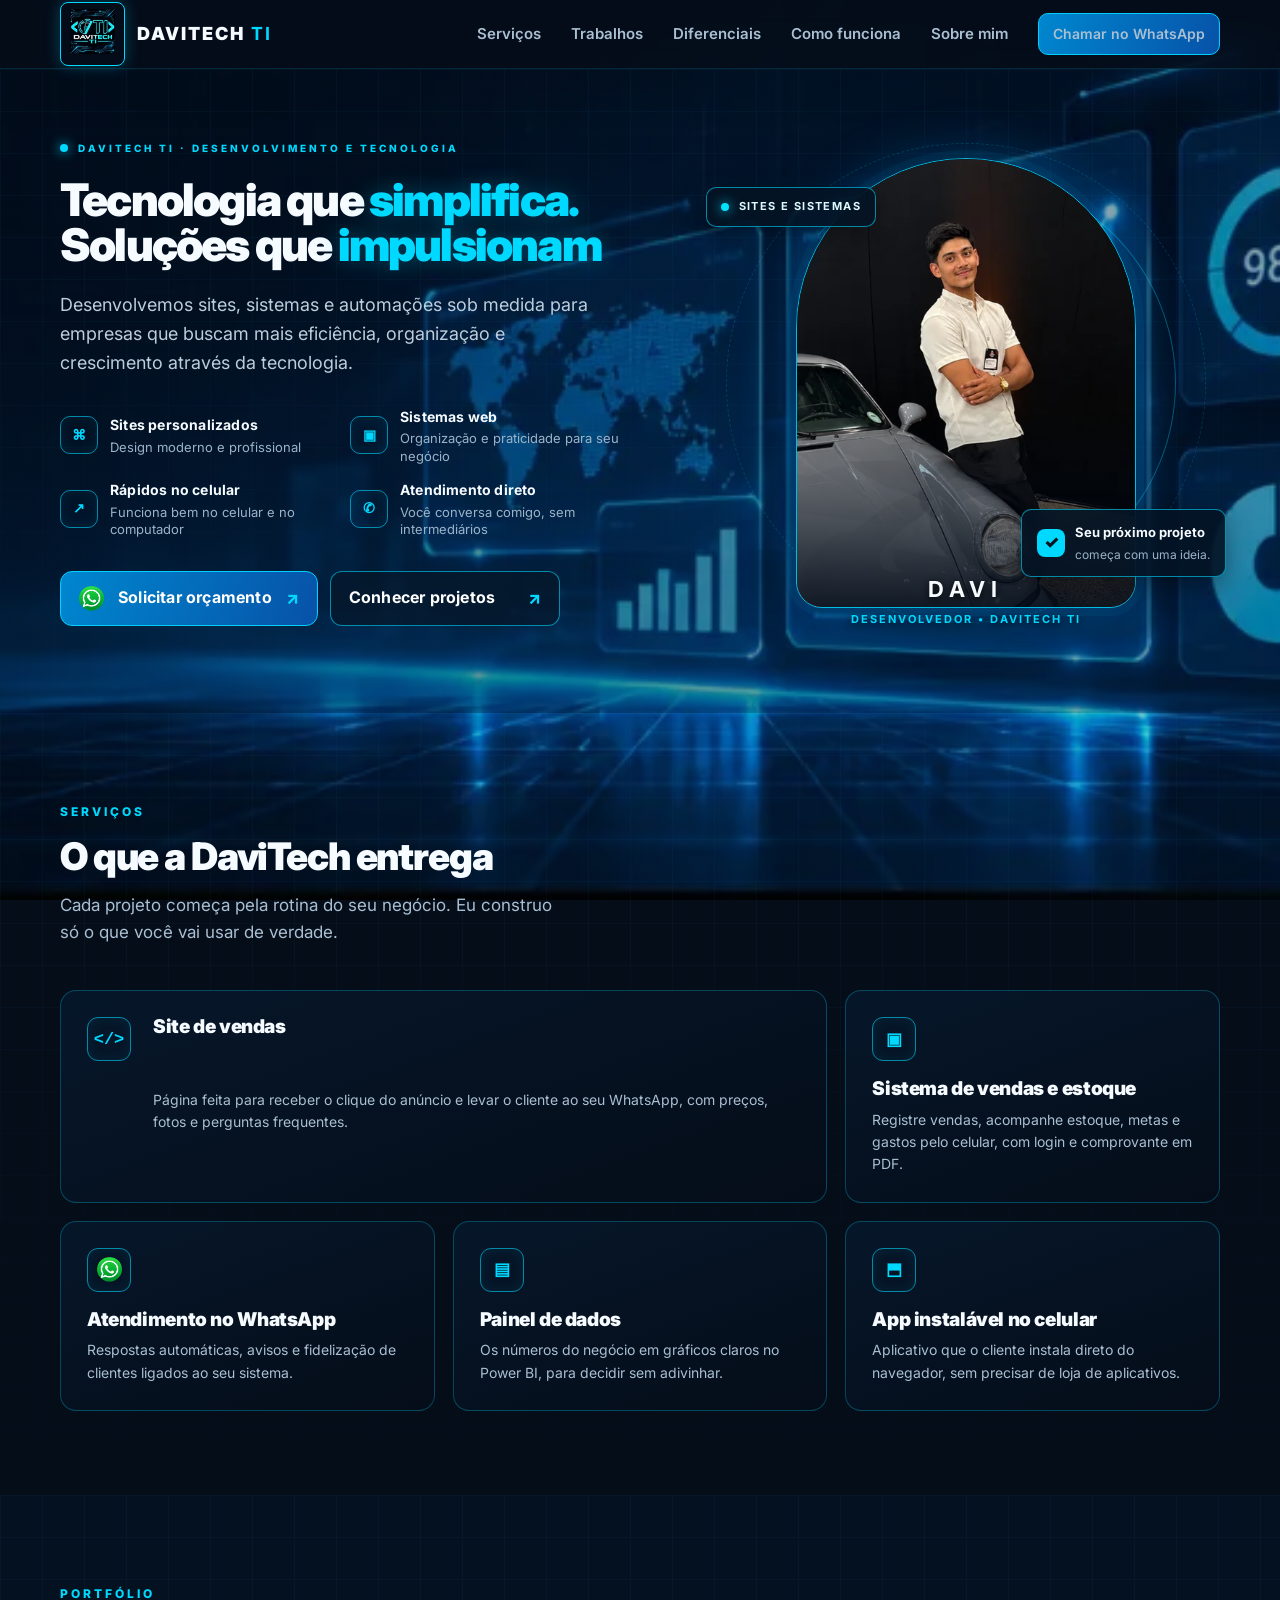
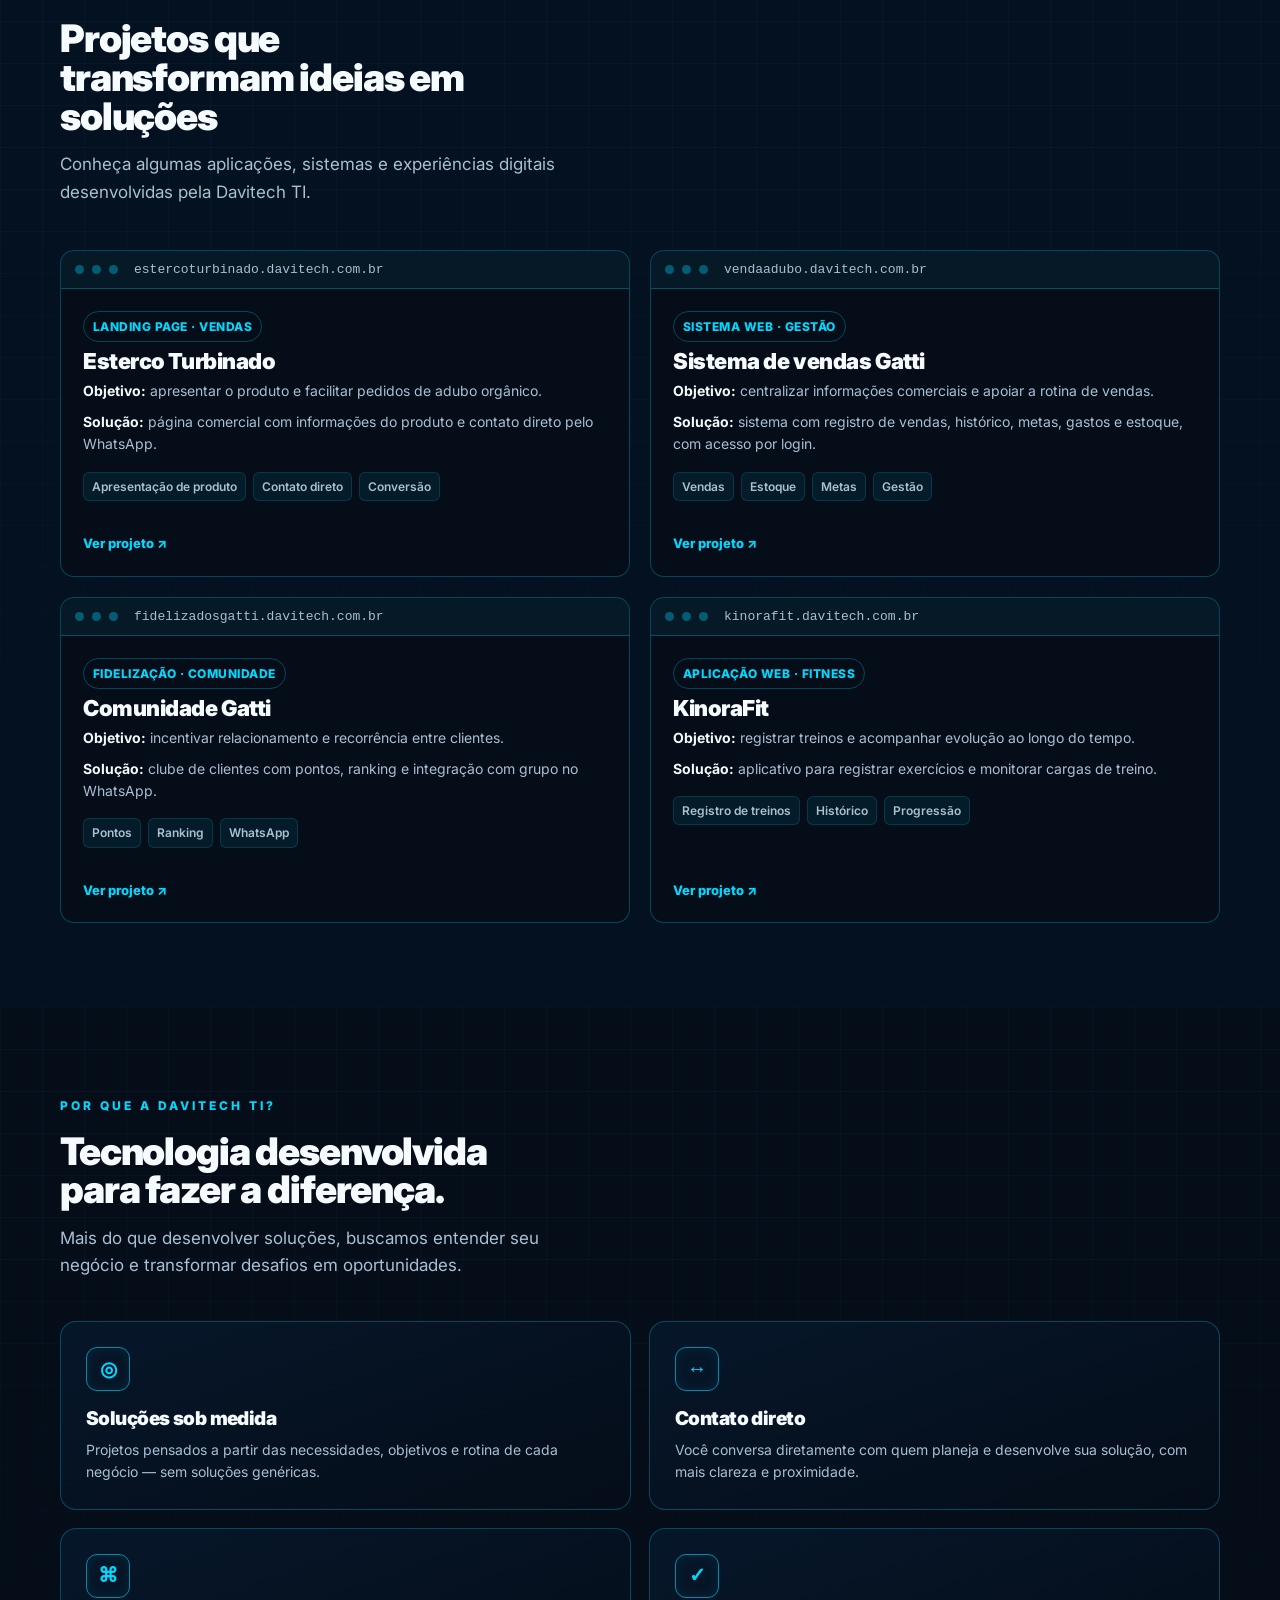
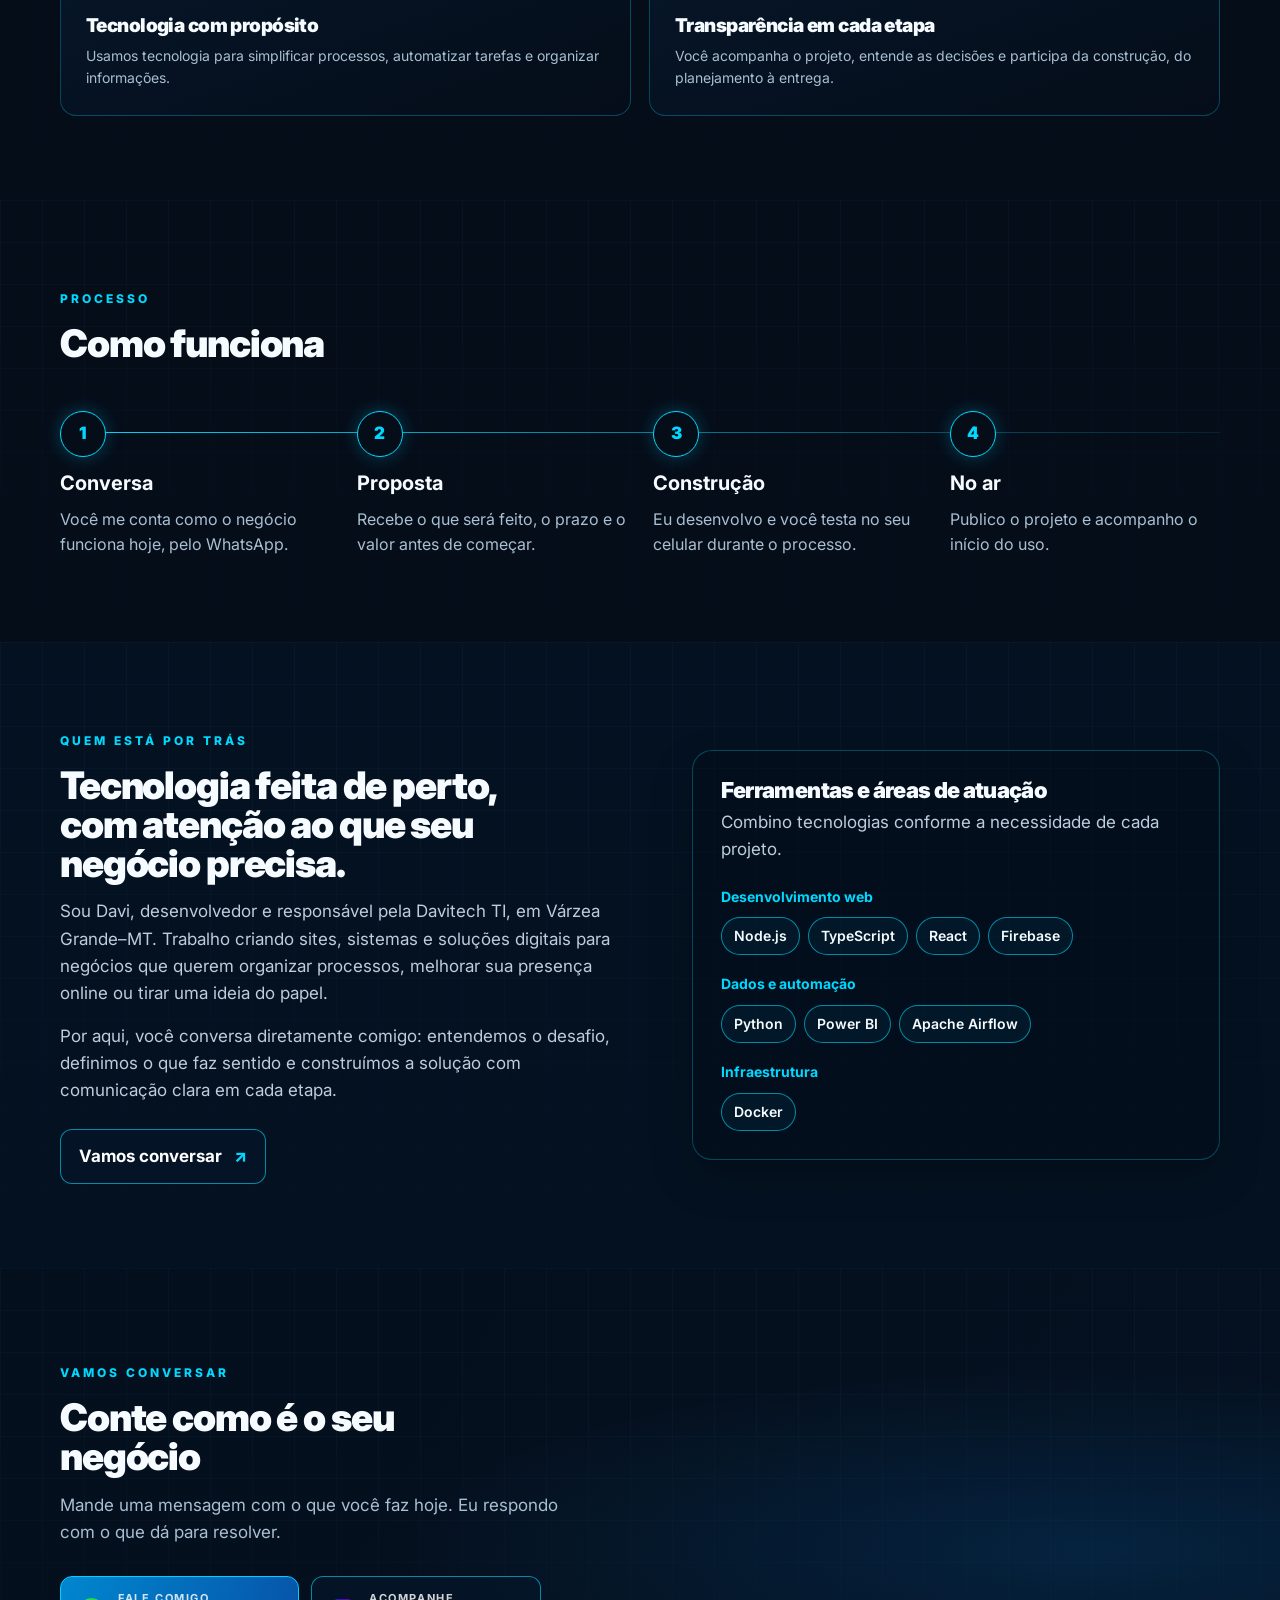
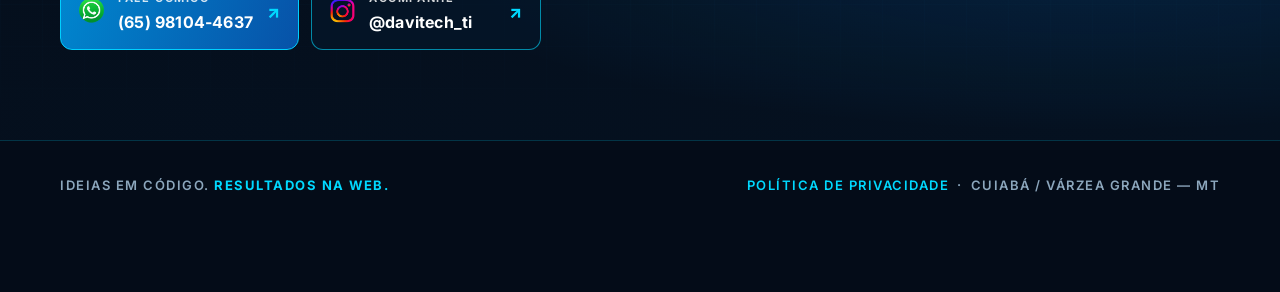
==== commit 631c5535: "Change project links in index.html Updated project links to new URLs for Gatti projects." ====
--- a/index.html
+++ b/index.html
@@ -165,18 +165,7 @@
               <p><b>Objetivo:</b> centralizar informações comerciais e apoiar a rotina de vendas.</p>
               <p><b>Solução:</b> sistema com registro de vendas, histórico, metas, gastos e estoque, com acesso por login.</p>
               <ul class="case-tags"><li>Vendas</li><li>Estoque</li><li>Metas</li><li>Gestão</li></ul>
-              <a class="abrir" href="https://vendaadubo.davitech.com.br" target="_blank" rel="noopener">Ver projeto ↗</a>
-            </div>
-          </article>
-          <article class="janela">
-            <div class="barra"><i></i><i></i><i></i><span>guiaadubo.davitech.com.br</span></div>
-            <div class="corpo">
-              <span class="case-categoria">Área do cliente · Conteúdo</span>
-              <h3>Área do lote</h3>
-              <p><b>Objetivo:</b> disponibilizar materiais de orientação após a compra.</p>
-              <p><b>Solução:</b> área pós-compra com guias em PDF sobre manejo de diferentes plantas.</p>
-              <ul class="case-tags"><li>Conteúdo digital</li><li>PDFs</li><li>Pós-venda</li></ul>
-              <a class="abrir" href="https://guiaadubo.davitech.com.br" target="_blank" rel="noopener">Ver projeto ↗</a>
+              <a class="abrir" href="https://vendagatti.netlify.app" target="_blank" rel="noopener">Ver projeto ↗</a>
             </div>
           </article>
           <article class="janela">
@@ -187,7 +176,7 @@
               <p><b>Objetivo:</b> incentivar relacionamento e recorrência entre clientes.</p>
               <p><b>Solução:</b> clube de clientes com pontos, ranking e integração com grupo no WhatsApp.</p>
               <ul class="case-tags"><li>Pontos</li><li>Ranking</li><li>WhatsApp</li></ul>
-              <a class="abrir" href="https://fidelizadosgatti.davitech.com.br" target="_blank" rel="noopener">Ver projeto ↗</a>
+              <a class="abrir" href="https://fidelizados.netlify.app" target="_blank" rel="noopener">Ver projeto ↗</a>
             </div>
           </article>
           <article class="janela">
--- a/css/style.css
+++ b/css/style.css
@@ -254,7 +254,7 @@
 }
 
 .hero h1 {
-    font-size: clamp(35px, 5.6vw, 70px);
+    font-size: clamp(35px, 5.6vw, 45px);
     letter-spacing: -.04em;
     line-height: .99;
     animation: sobe .9s .1s both
@@ -488,7 +488,7 @@
 }
 
 .titulo {
-    font-size: clamp(28px, 4.6vw, 52px);
+    font-size: clamp(28px, 4.6vw, 38px);
     max-width: 17ch
 }
 
@@ -1002,6 +1002,10 @@
 
     .passos::before {
         display: none
+    }
+
+    .diferenciais {
+        grid-template-columns: 1fr
     }
 }
 
@@ -1196,7 +1200,7 @@
 .diferenciais {
     margin-top: 42px;
     display: grid;
-    grid-template-columns: repeat(1, minmax(0, 1fr));
+    grid-template-columns: repeat(2, minmax(0, 1fr));
     gap: 18px
 }
 
@@ -1236,3 +1240,9 @@
     font-size: 14px
 }
 
+@media (max-width: 900px) {
+    .diferenciais {
+        grid-template-columns: 1fr
+    }
+}
+
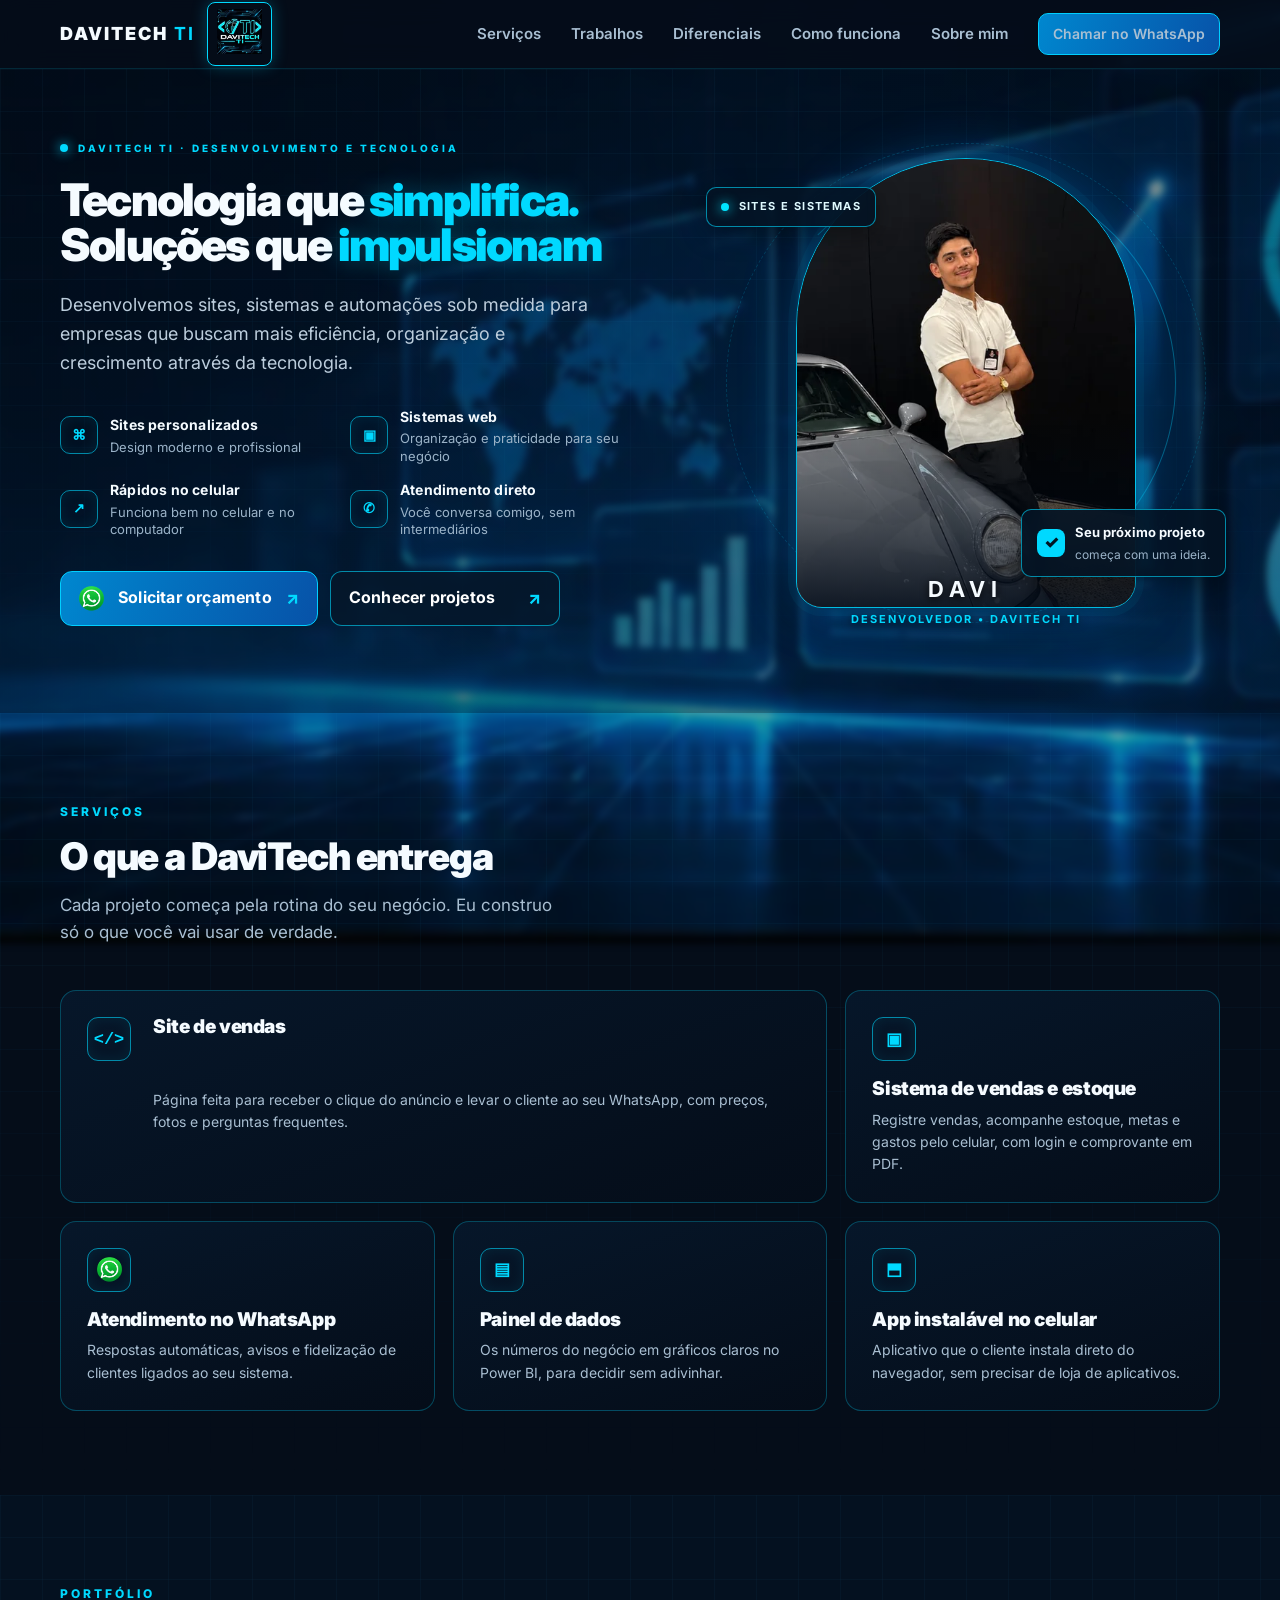
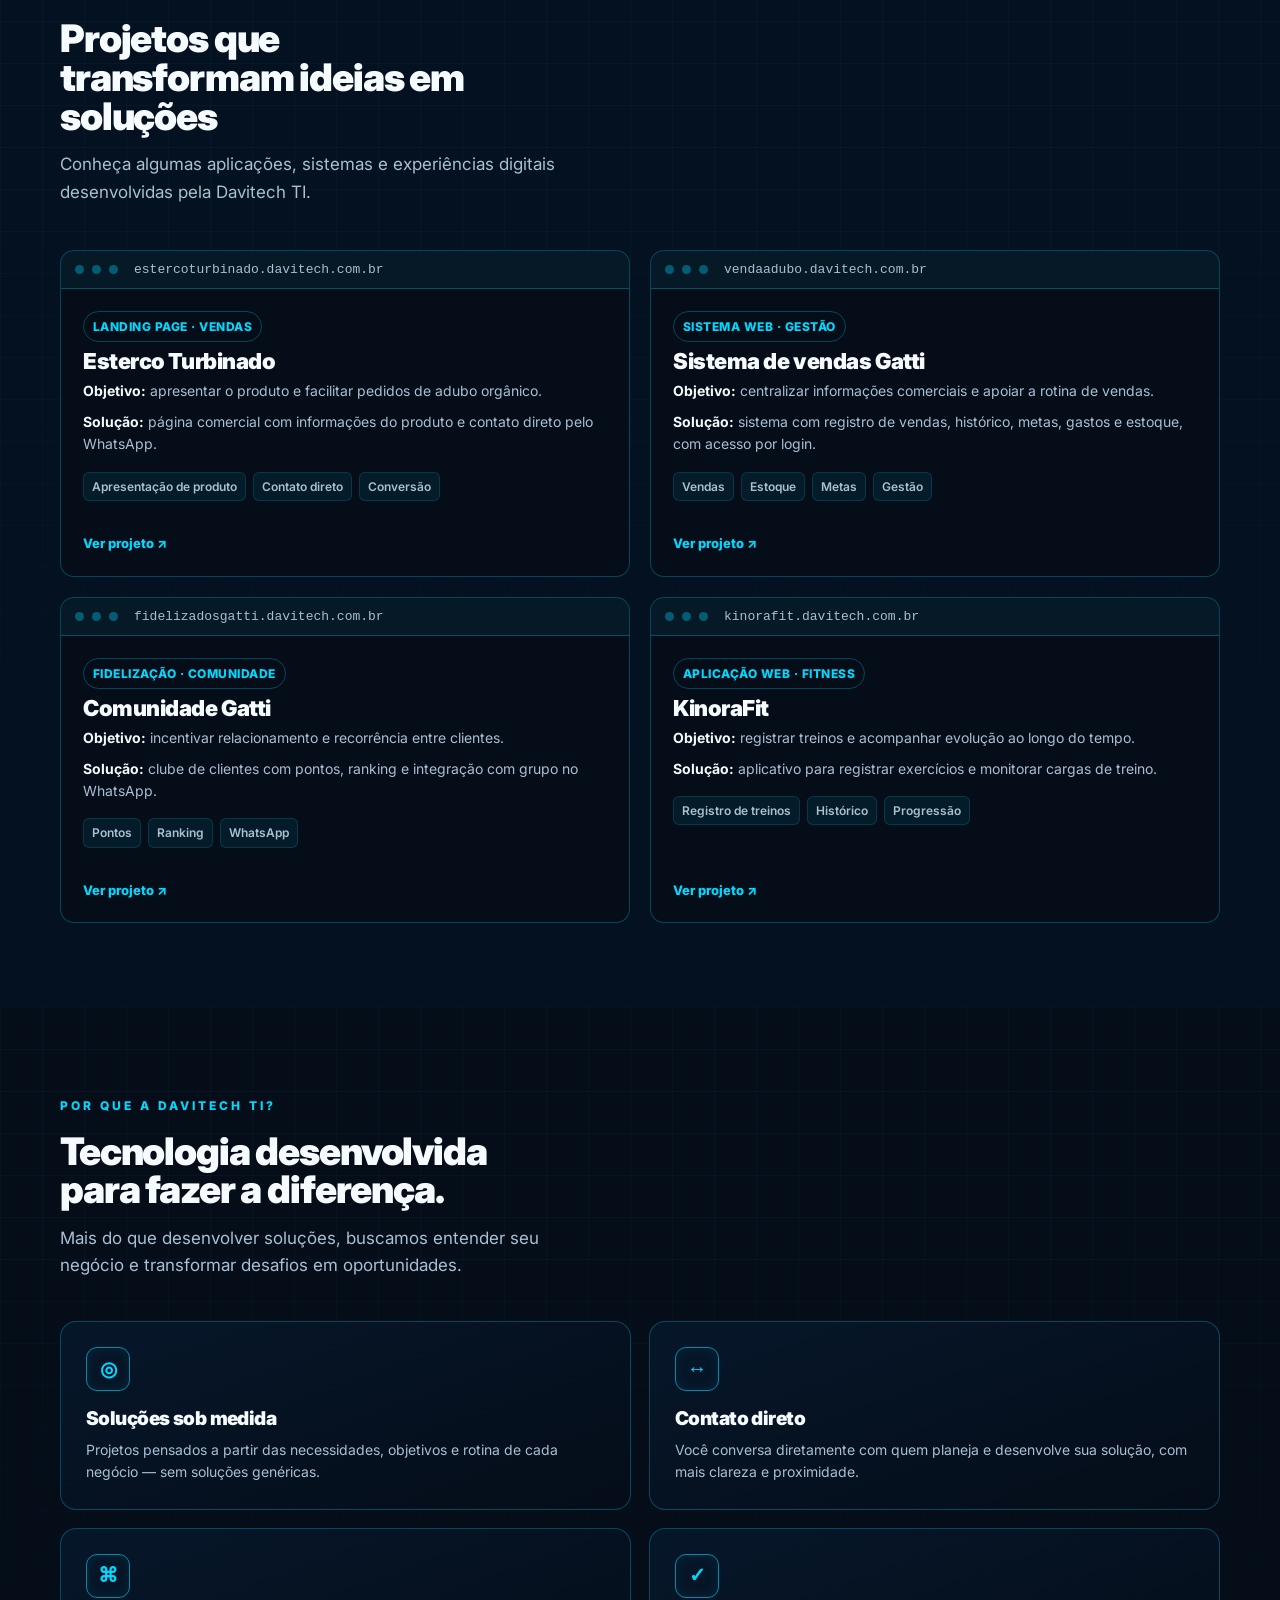
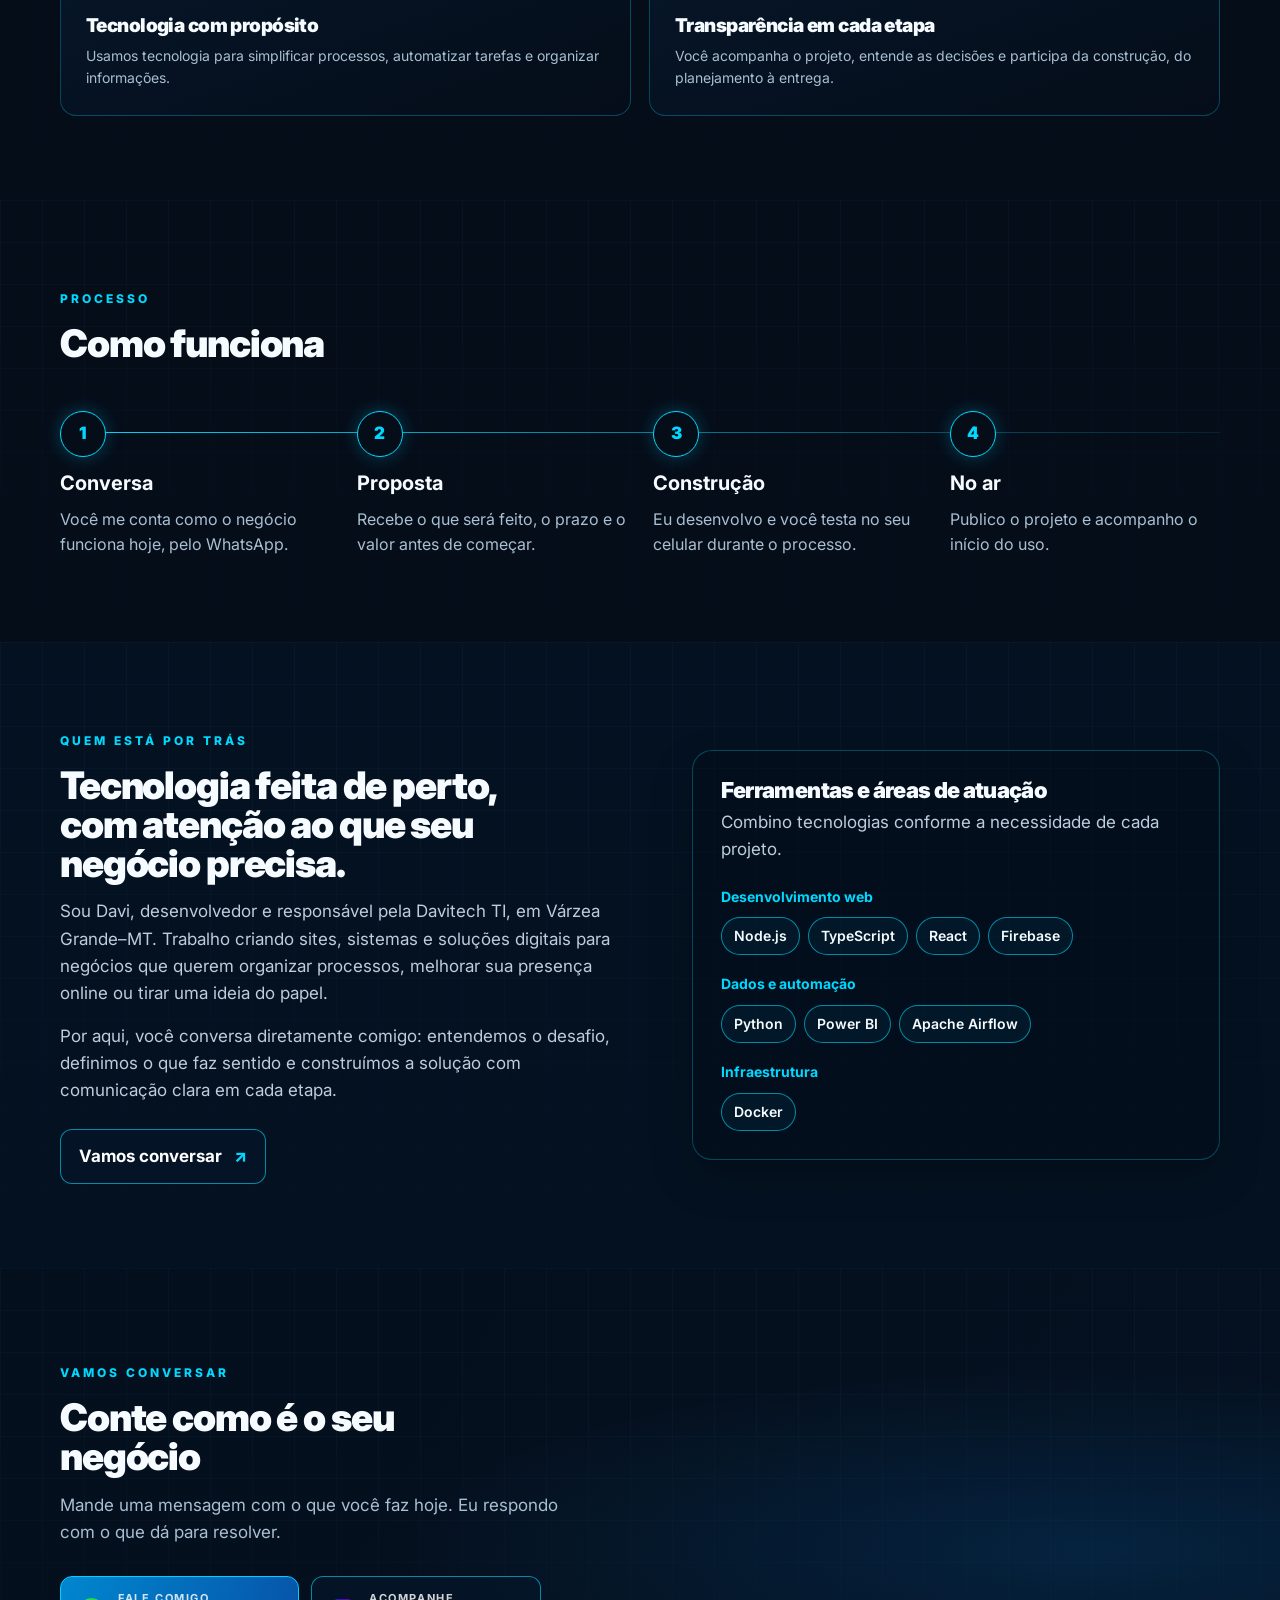
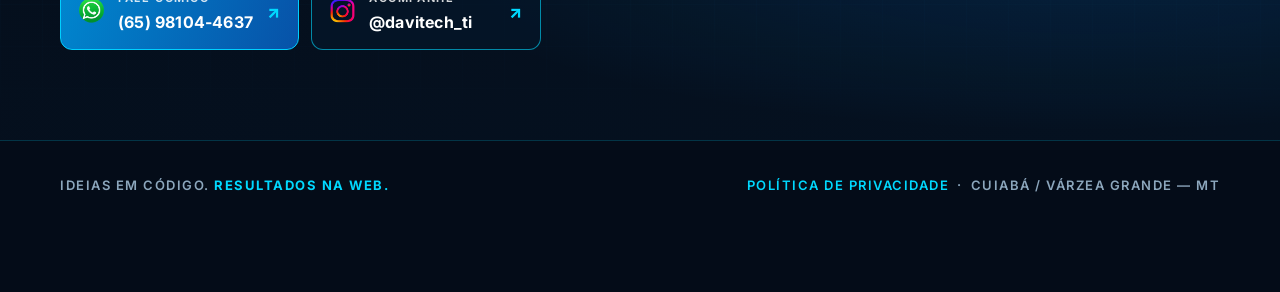
==== commit a6e55fa4: "Botão menu" ====
--- a/index.html
+++ b/index.html
@@ -45,8 +45,8 @@
 
   <header class="topo">
     <div class="wrap">
-      <a class="marca" href="#inicio" aria-label="DaviTech TI, início"><span class="marca-sinal"><img
-            src="img/logo.webp" alt="Davitech TI" width="45" height="45"></span><span>DAVITECH <b>TI</b></span></a>
+      <a class="marca" href="#inicio" aria-label="DaviTech TI, início"><span>DAVITECH <b>TI</b></span><span class="marca-sinal"><img
+            src="img/logo.webp" alt="Davitech TI" width="45" height="45"></span></a>
       <nav class="menu" id="menu-principal" aria-label="Principal">
         <a class="l" href="#servicos">Serviços</a>
         <a class="l" href="#trabalhos">Trabalhos</a>
--- a/css/style.css
+++ b/css/style.css
@@ -30,12 +30,14 @@
 body::before {
     content: "";
     position: fixed;
-    inset: 0;
+    inset: -20px;
     z-index: -1;
+    filter: blur(3px);
+    transform: scale(1.05);
     background:
-        linear-gradient(rgba(3, 8, 13, .20), rgba(3, 8, 13, .20)),
+        linear-gradient(rgba(3, 8, 13, .35), rgba(3, 8, 13, .35)),
         url("../img/dashboard-tech.webp") center center / cover no-repeat;
-    pointer-events: none
+    pointer-events: none;
 }
 
 html {
@@ -143,7 +145,7 @@
     text-decoration: none;
     font-size: 15px;
     font-weight: 600;
-    color: var(--suave)
+    color: var(--suave);
 }
 
 .menu a:hover {
@@ -740,7 +742,7 @@
     margin-bottom: 8px
 }
 
-.sobre-capacidades > p {
+.sobre-capacidades>p {
     margin: 0 0 22px
 }
 
@@ -749,7 +751,7 @@
     gap: 18px
 }
 
-.tec-grupo > b {
+.tec-grupo>b {
     display: block;
     color: var(--ciano);
     font-size: 14px;
@@ -1105,12 +1107,23 @@
 @media (max-width: 900px) {
 
     .topo .wrap {
-        position: relative;
+        justify-content: flex-start;
+    }
+
+    .marca {
+        order: 2;
+        margin-left: auto;
+        gap: 160px;
+    }
+
+    .marca-sinal {
+        margin-left: 0;
+
     }
 
     .menu-toggle {
         display: flex;
-        margin-left: auto;
+        order: 1;
     }
 
     .menu {
@@ -1155,6 +1168,7 @@
         transform: translateY(-8px) rotate(-45deg);
     }
 }
+
 /* Portfólio: apresentação dos cases */
 .case-categoria {
     display: inline-flex;
@@ -1244,5 +1258,4 @@
     .diferenciais {
         grid-template-columns: 1fr
     }
-}
-
+}
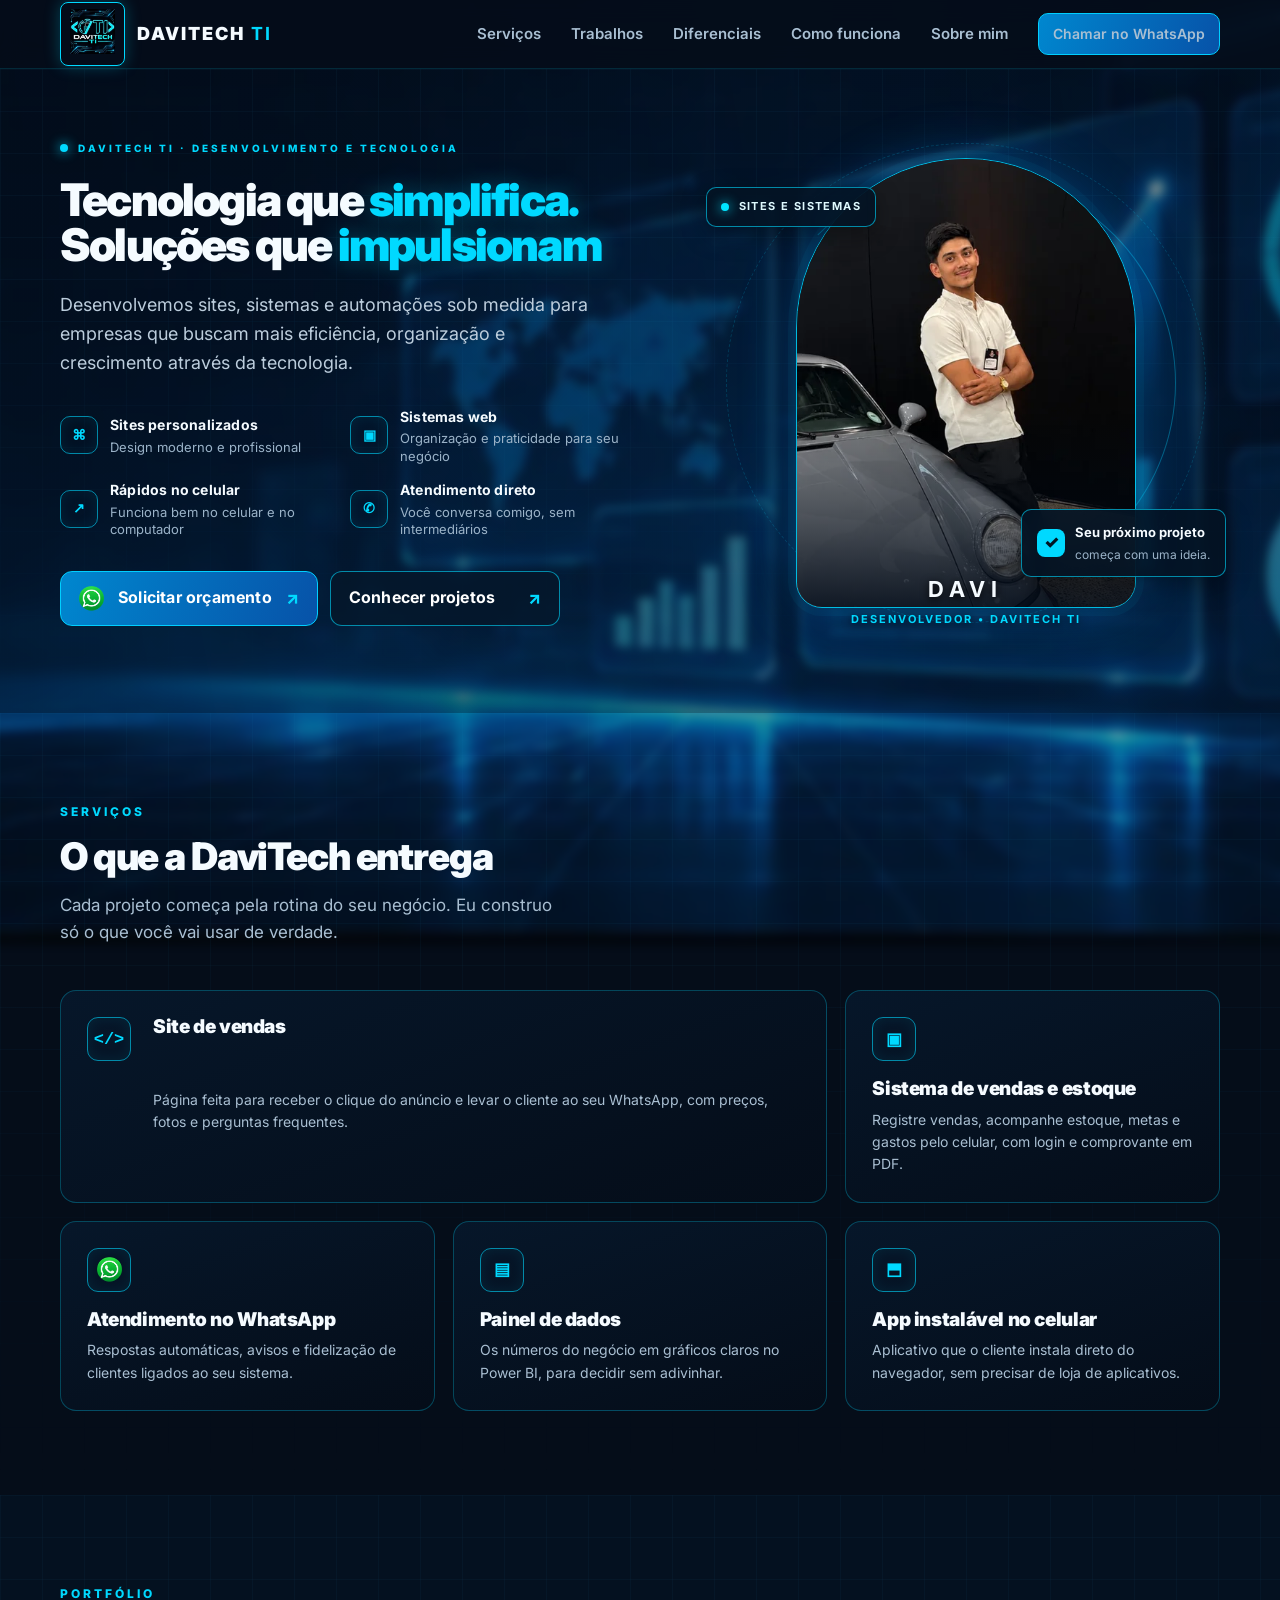
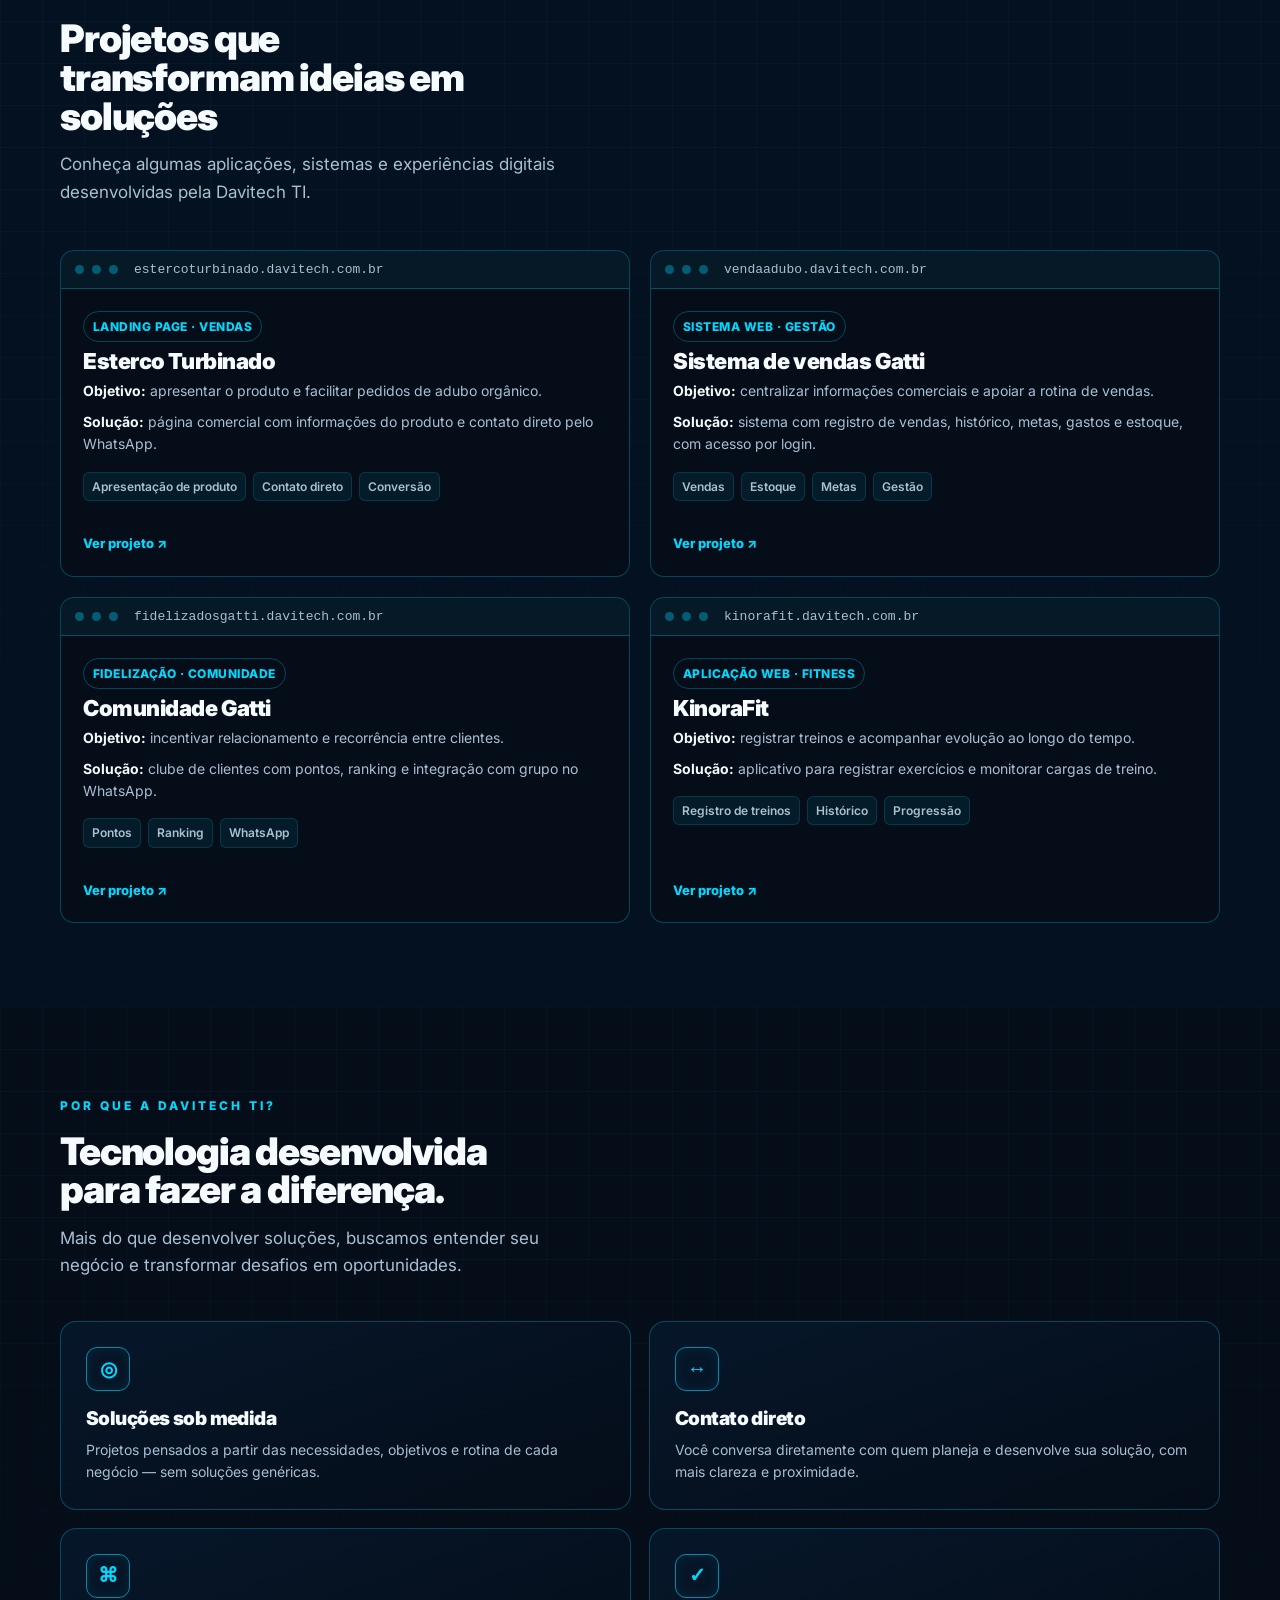
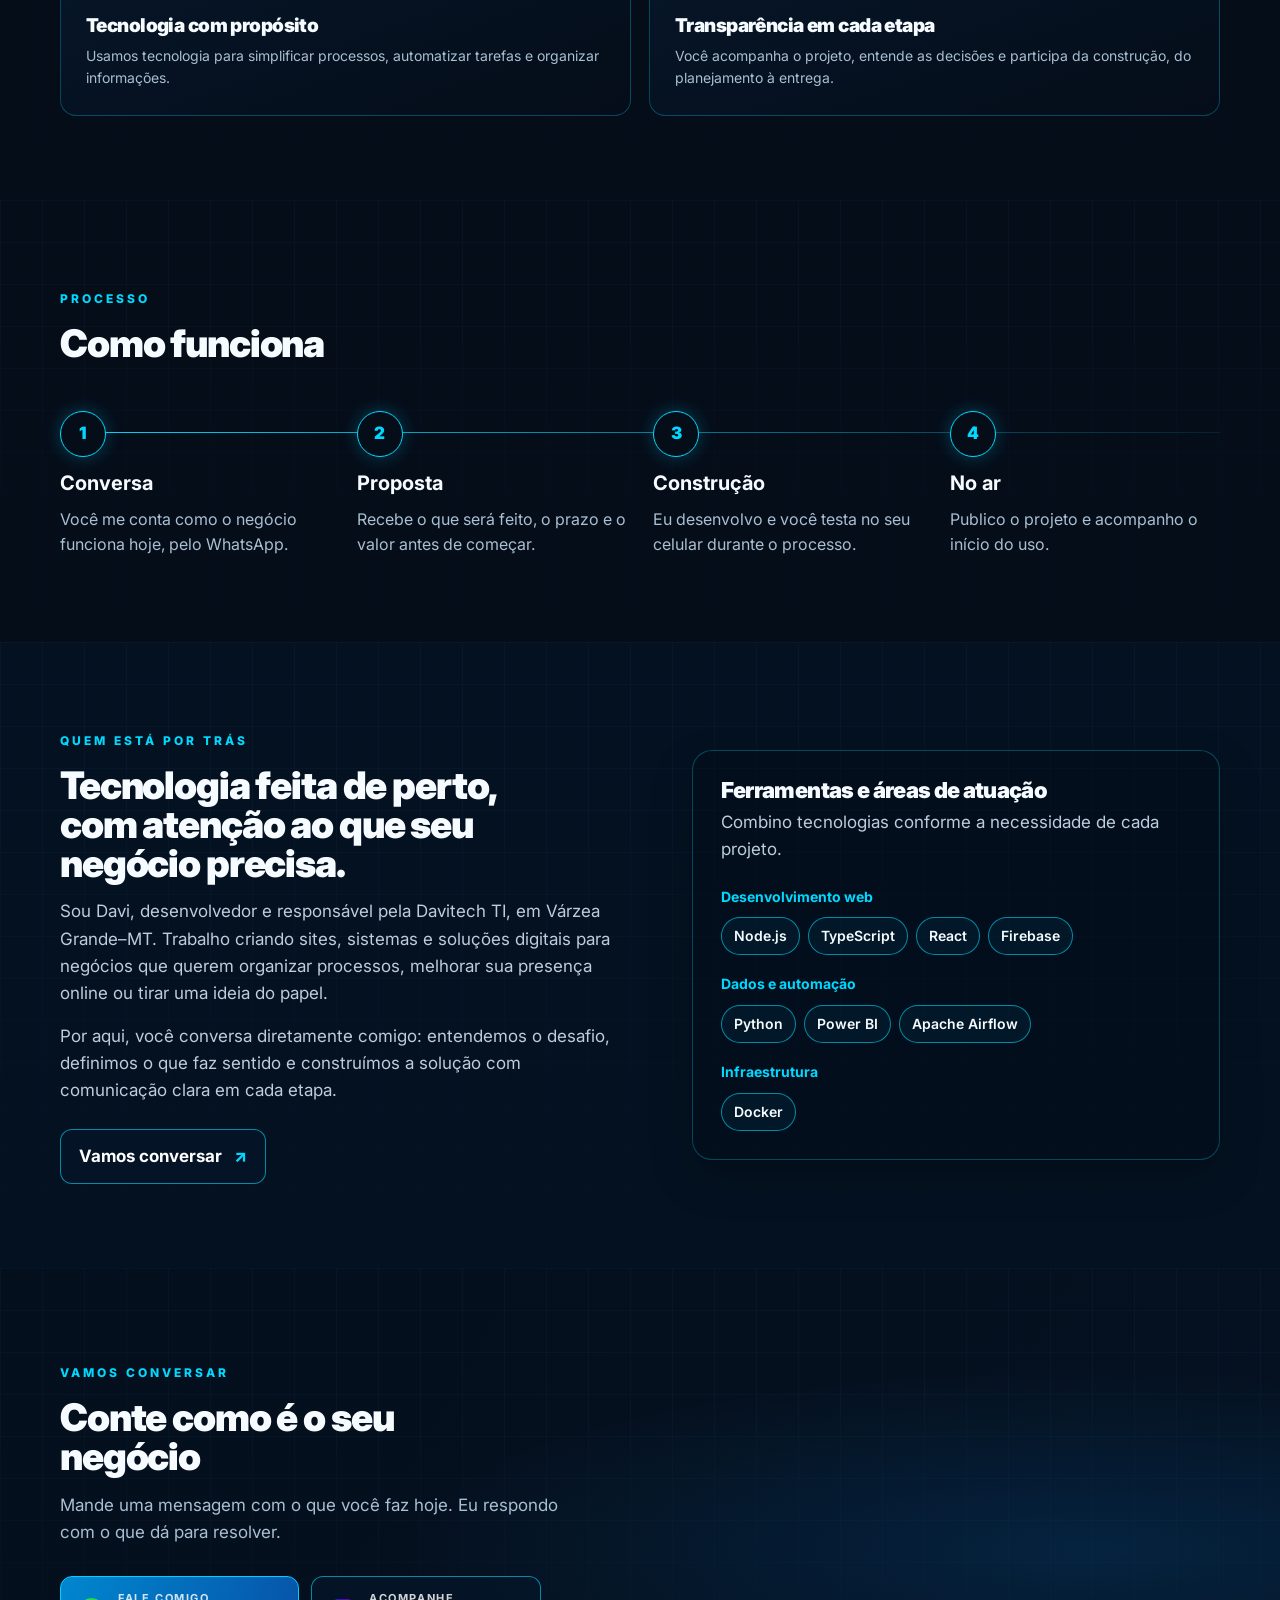
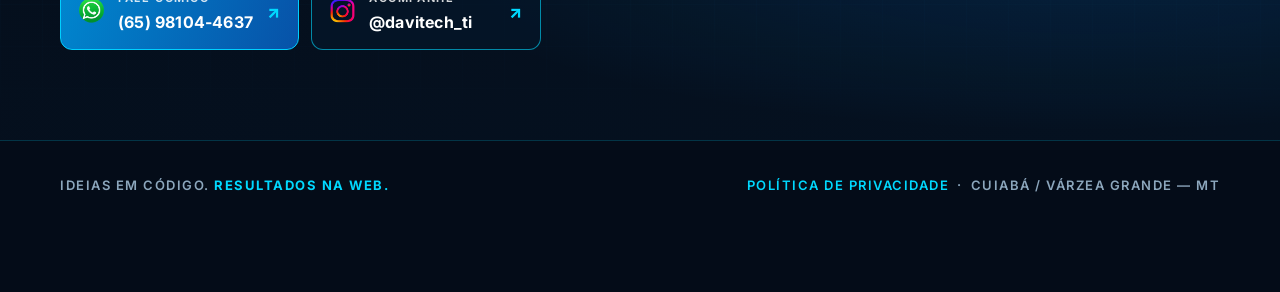
==== commit a0939a56: "Atualização na foto do link" ====
--- a/index.html
+++ b/index.html
@@ -16,16 +16,19 @@
   <meta property="og:description" content="Sites, sistemas e automações sob medida para negócios de Cuiabá, Várzea Grande e região.">
   <meta property="og:url" content="https://davitech.com.br/">
   <meta property="og:site_name" content="Davitech TI">
-  <meta property="og:image" content="https://davitech.com.br/img/dashboard-tech.jpg">
+  <meta property="og:image" content="https://davitech.com.br/img/og-image.jpg">
   <meta property="og:image:type" content="image/jpeg">
-  <meta property="og:image:width" content="665">
-  <meta property="og:image:height" content="367">
+  <meta property="og:image:width" content="1200">
+  <meta property="og:image:height" content="630">
   <meta property="og:image:alt" content="Tecnologia e painel digital representando soluções da Davitech TI">
   <meta name="twitter:card" content="summary_large_image">
   <meta name="twitter:title" content="Davitech TI | Tecnologia que simplifica negócios">
   <meta name="twitter:description" content="Sites, sistemas e automações sob medida para negócios.">
-  <meta name="twitter:image" content="https://davitech.com.br/img/dashboard-tech.jpg">
-  <link rel="icon" type="image/png" href="img/favicon.png">
+  <meta name="twitter:image" content="https://davitech.com.br/img/og-image.jpg">
+  <link rel="icon" href="favicon.ico" sizes="48x48">
+  <link rel="icon" type="image/png" href="img/favicon-32.png" sizes="32x32">
+  <link rel="icon" type="image/webp" href="img/logo.webp" sizes="160x160">
+  <link rel="apple-touch-icon" href="img/apple-touch-icon.png">
 
   <link rel="preconnect" href="https://fonts.googleapis.com">
   <link rel="preconnect" href="https://fonts.gstatic.com" crossorigin>
@@ -34,6 +37,33 @@
 
   <link rel="stylesheet" href="css/style.css">
 
+  <script type="application/ld+json">
+  {
+    "@context": "https://schema.org",
+    "@type": "ProfessionalService",
+    "name": "Davitech TI",
+    "description": "Desenvolvimento de sites, sistemas e automações sob medida para negócios em Cuiabá, Várzea Grande e região.",
+    "url": "https://davitech.com.br/",
+    "logo": "https://davitech.com.br/img/logo.webp",
+    "image": "https://davitech.com.br/img/og-image.jpg",
+    "telephone": "+55-65-98104-4637",
+    "founder": { "@type": "Person", "name": "Davi" },
+    "address": {
+      "@type": "PostalAddress",
+      "addressLocality": "Várzea Grande",
+      "addressRegion": "MT",
+      "addressCountry": "BR"
+    },
+    "areaServed": [
+      { "@type": "City", "name": "Cuiabá" },
+      { "@type": "City", "name": "Várzea Grande" },
+      { "@type": "AdministrativeArea", "name": "Mato Grosso" }
+    ],
+    "knowsAbout": ["Desenvolvimento de sites", "Sistemas web", "Automações", "Análise de dados"],
+    "sameAs": ["https://instagram.com/davitech_ti"]
+  }
+  </script>
+
   <!--
   ANÚNCIOS: quando criar o Pixel da Meta e o Google Analytics, cole os códigos aqui.
   Lembre de avisar os visitantes (LGPD) numa página de privacidade.
@@ -45,8 +75,8 @@
 
   <header class="topo">
     <div class="wrap">
-      <a class="marca" href="#inicio" aria-label="DaviTech TI, início"><span>DAVITECH <b>TI</b></span><span class="marca-sinal"><img
-            src="img/logo.webp" alt="Davitech TI" width="45" height="45"></span></a>
+      <a class="marca" href="#inicio" aria-label="DaviTech TI, início"><span class="marca-sinal"><img
+            src="img/logo.webp" alt="Davitech TI" width="45" height="45"></span><span class="marca-texto">DAVITECH <b>TI</b></span></a>
       <nav class="menu" id="menu-principal" aria-label="Principal">
         <a class="l" href="#servicos">Serviços</a>
         <a class="l" href="#trabalhos">Trabalhos</a>
@@ -165,7 +195,7 @@
               <p><b>Objetivo:</b> centralizar informações comerciais e apoiar a rotina de vendas.</p>
               <p><b>Solução:</b> sistema com registro de vendas, histórico, metas, gastos e estoque, com acesso por login.</p>
               <ul class="case-tags"><li>Vendas</li><li>Estoque</li><li>Metas</li><li>Gestão</li></ul>
-              <a class="abrir" href="https://vendagatti.netlify.app" target="_blank" rel="noopener">Ver projeto ↗</a>
+              <a class="abrir" href="https://venda-viw.davitech.com.br/" target="_blank" rel="noopener">Ver projeto ↗</a>
             </div>
           </article>
           <article class="janela">
@@ -268,7 +298,7 @@
     <div class="wrap">
       <span>IDEIAS EM CÓDIGO. <b>RESULTADOS NA WEB.</b></span>
       <span class="rodape-links">
-        <button class="abrir-politica" type="button" aria-haspopup="dialog">POLÍTICA DE PRIVACIDADE</button>
+        <a class="abrir-politica" href="privacidade.html">POLÍTICA DE PRIVACIDADE</a>
         <span aria-hidden="true">·</span>
         <span>CUIABÁ / VÁRZEA GRANDE — MT</span>
       </span>
@@ -324,66 +354,11 @@
     });
 
     document.addEventListener('keydown', function (event) {
-      if (event.key === 'Escape') {
-        menu.classList.remove('aberto');
-        botaoMenu.classList.remove('ativo');
-        botaoMenu.setAttribute('aria-expanded', 'false');
-        botaoMenu.setAttribute('aria-label', 'Abrir menu');
-      }
-
-      if (event.key === 'Escape') fecharPolitica();
-    });
-
-    function fecharPolitica() {
-      const modal = document.querySelector('.modal-politica');
-      if (!modal) return;
-      modal.hidden = true;
-      document.body.style.overflow = '';
-      document.querySelector('.abrir-politica')?.focus();
-    }
-
-    const conteudoPolitica = `
-      <div class="modal-politica" role="dialog" aria-modal="true" aria-labelledby="titulo-politica" hidden>
-        <div class="janela-politica">
-          <h2 id="titulo-politica">Política de Privacidade</h2>
-          <p><strong>Última atualização:</strong> 19 de novembro de 2026.</p>
-          <p>Esta Política explica como a Davitech TI trata informações no site institucional e no aplicativo interno Davitech TI Backup.</p>
-
-          <h3>Responsável pelo tratamento</h3>
-          <p>Davitech TI, sob responsabilidade de Davi, em Várzea Grande — MT. Contato pelo WhatsApp (65) 98104-4637.</p>
-
-          <h3>Informações tratadas</h3>
-          <p>O aplicativo pode armazenar bases internas, dados de projetos, contatos inseridos pelo responsável e informações técnicas de autenticação.</p>
-
-          <h3>Google Drive e armazenamento</h3>
-          <p>O Davitech TI Backup usa o Rclone para enviar cópias de segurança para uma conta Google configurada pelo responsável. Os arquivos são criptografados antes do envio e não são vendidos nem usados para publicidade.</p>
-
-          <h3>Retenção e segurança</h3>
-          <p>O sistema mantém rotinas localmente configuradas de cópias diárias, semanais e mensais. Credenciais e senhas devem permanecer protegidas pelo responsável.</p>
-
-          <h3>Direitos e solicitações</h3>
-          <p>Solicitações sobre dados pessoais podem ser enviadas pelo contato informado nesta política.</p>
-
-          <button class="fechar-politica" type="button">Fechar</button>
-        </div>
-      </div>
-    `;
-
-    document.body.insertAdjacentHTML('beforeend', conteudoPolitica);
-
-    const modalPolitica = document.querySelector('.modal-politica');
-    const botaoPolitica = document.querySelector('.abrir-politica');
-
-    botaoPolitica.addEventListener('click', function () {
-      modalPolitica.hidden = false;
-      document.body.style.overflow = 'hidden';
-      modalPolitica.querySelector('.fechar-politica').focus();
-    });
-
-    modalPolitica.querySelector('.fechar-politica').addEventListener('click', fecharPolitica);
-
-    modalPolitica.addEventListener('click', function (event) {
-      if (event.target === modalPolitica) fecharPolitica();
+      if (event.key !== 'Escape') return;
+      menu.classList.remove('aberto');
+      botaoMenu.classList.remove('ativo');
+      botaoMenu.setAttribute('aria-expanded', 'false');
+      botaoMenu.setAttribute('aria-label', 'Abrir menu');
     });
   </script>
 </body>
--- a/css/style.css
+++ b/css/style.css
@@ -32,10 +32,10 @@
     position: fixed;
     inset: -20px;
     z-index: -1;
-    filter: blur(3px);
+    filter: blur(4px);
     transform: scale(1.05);
     background:
-        linear-gradient(rgba(3, 8, 13, .35), rgba(3, 8, 13, .35)),
+        linear-gradient(rgba(5, 13, 25, .40), rgba(5, 13, 25, .40)),
         url("../img/dashboard-tech.webp") center center / cover no-repeat;
     pointer-events: none;
 }
@@ -822,81 +822,19 @@
     text-align: right
 }
 
-footer button.abrir-politica {
-    padding: 0;
-    border: 0;
-    background: none;
+footer a.abrir-politica {
     color: var(--ciano);
     font: inherit;
     letter-spacing: inherit;
-    cursor: pointer
-}
-
-footer button.abrir-politica:hover,
+    text-decoration: none
+}
+
+footer a.abrir-politica:hover,
 footer a:hover {
     text-decoration: underline;
     text-underline-offset: 4px
 }
 
-.modal-politica {
-    position: fixed;
-    inset: 0;
-    z-index: 100;
-    display: grid;
-    place-items: center;
-    padding: 20px;
-    background: rgba(2, 8, 16, .82);
-    backdrop-filter: blur(10px)
-}
-
-.modal-politica[hidden] {
-    display: none
-}
-
-.modal-politica .janela-politica {
-    width: min(760px, 100%);
-    max-height: min(78vh, 720px);
-    overflow-y: auto;
-    padding: clamp(22px, 5vw, 42px);
-    border: 1px solid var(--borda-forte);
-    border-radius: 18px;
-    background: #07182c;
-    box-shadow: 0 24px 70px rgba(0, 0, 0, .45)
-}
-
-.modal-politica h2 {
-    margin-bottom: 18px;
-    color: var(--branco);
-    font-size: clamp(26px, 5vw, 38px)
-}
-
-.modal-politica h3 {
-    margin: 22px 0 8px;
-    color: var(--ciano);
-    font-size: 18px
-}
-
-.modal-politica p,
-.modal-politica li {
-    color: var(--suave);
-    line-height: 1.75
-}
-
-.modal-politica ul {
-    padding-left: 22px
-}
-
-.modal-politica .fechar-politica {
-    display: block;
-    margin: 26px 0 0 auto;
-    padding: 11px 18px;
-    border: 1px solid var(--borda-forte);
-    border-radius: 10px;
-    background: rgba(0, 217, 255, .08);
-    color: var(--branco);
-    font-weight: 800;
-    cursor: pointer
-}
 
 /* barra fixa no celular */
 .fixo {
@@ -1022,7 +960,7 @@
         background-position: center top;
         background-size: cover;
         background-image:
-            linear-gradient(rgba(3, 8, 10, .10), rgba(3, 8, 10, .10)),
+            linear-gradient(rgba(5, 13, 25, .40), rgba(5, 13, 25, .40)),
             url("../img/dashboard-tech.webp")
     }
 
@@ -1107,30 +1045,33 @@
 @media (max-width: 900px) {
 
     .topo .wrap {
+        position: relative;
         justify-content: flex-start;
+    }
+
+    /* menu à esquerda, logo à direita, texto centralizado */
+    .menu-toggle {
+        display: flex;
+        order: 1;
     }
 
     .marca {
         order: 2;
         margin-left: auto;
-        gap: 160px;
-    }
-
-    .marca-sinal {
-        margin-left: 0;
-
-    }
-
-    .menu-toggle {
-        display: flex;
-        order: 1;
+    }
+
+    .marca-texto {
+        position: absolute;
+        left: 50%;
+        top: 50%;
+        transform: translate(-50%, -50%);
     }
 
     .menu {
         display: none;
         position: absolute;
         top: 68px;
-        right: 0;
+        left: 0;
         width: min(280px, calc(100vw - 44px));
         padding: 18px;
         flex-direction: column;
@@ -1169,6 +1110,14 @@
     }
 }
 
+/* telas muito estreitas: texto um pouco menor para não encostar no menu/logo */
+@media (max-width: 400px) {
+    .marca-texto {
+        font-size: 15px;
+        letter-spacing: 1px;
+    }
+}
+
 /* Portfólio: apresentação dos cases */
 .case-categoria {
     display: inline-flex;
@@ -1258,4 +1207,79 @@
     .diferenciais {
         grid-template-columns: 1fr
     }
+}
+
+/* ---------- página de política de privacidade ---------- */
+.voltar {
+    color: var(--suave);
+    font-size: 15px;
+    font-weight: 600;
+    text-decoration: none
+}
+
+.voltar:hover {
+    color: var(--ciano)
+}
+
+.politica-pagina {
+    padding: clamp(36px, 7vw, 72px) 0
+}
+
+.politica {
+    width: min(780px, 100%);
+    margin-inline: auto;
+    padding: clamp(20px, 5vw, 40px);
+    border: 1px solid var(--borda);
+    border-radius: 18px;
+    background: rgba(5, 13, 25, .9)
+}
+
+.politica p {
+    margin: 0 0 14px
+}
+
+.politica h1 {
+    margin: 0 0 18px;
+    font-size: clamp(30px, 6vw, 44px);
+    line-height: 1.15
+}
+
+.politica h2 {
+    margin: 34px 0 10px;
+    color: var(--ciano);
+    font-size: 20px
+}
+
+.politica p,
+.politica li {
+    color: var(--suave);
+    line-height: 1.75
+}
+
+.politica ul {
+    padding-left: 22px
+}
+
+.politica a:not(.btn) {
+    color: var(--ciano)
+}
+
+.politica code {
+    padding: 1px 6px;
+    border-radius: 6px;
+    background: rgba(0, 217, 255, .1);
+    color: var(--branco);
+    font-size: .9em
+}
+
+@media (max-width: 900px) {
+    .voltar {
+        order: 1;
+        font-size: 24px;
+        line-height: 1
+    }
+
+    .voltar-texto {
+        display: none
+    }
 }
